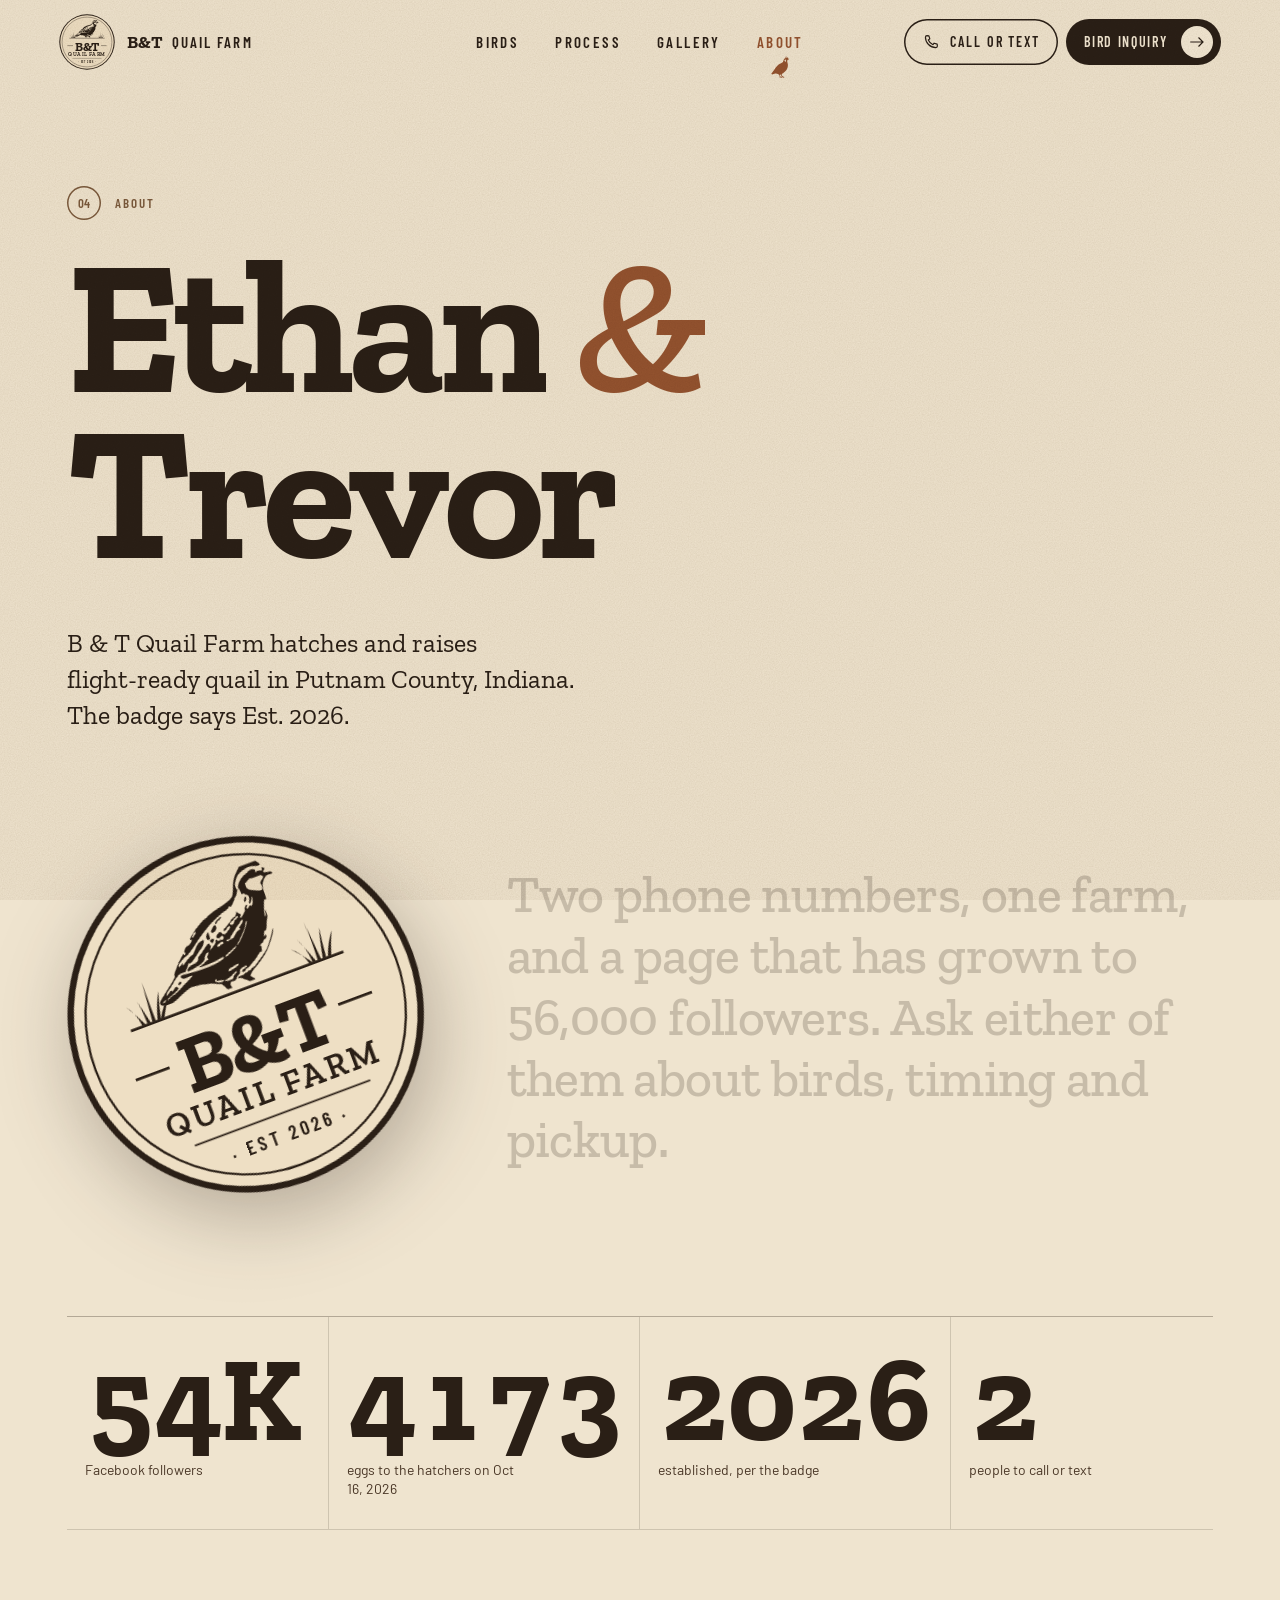
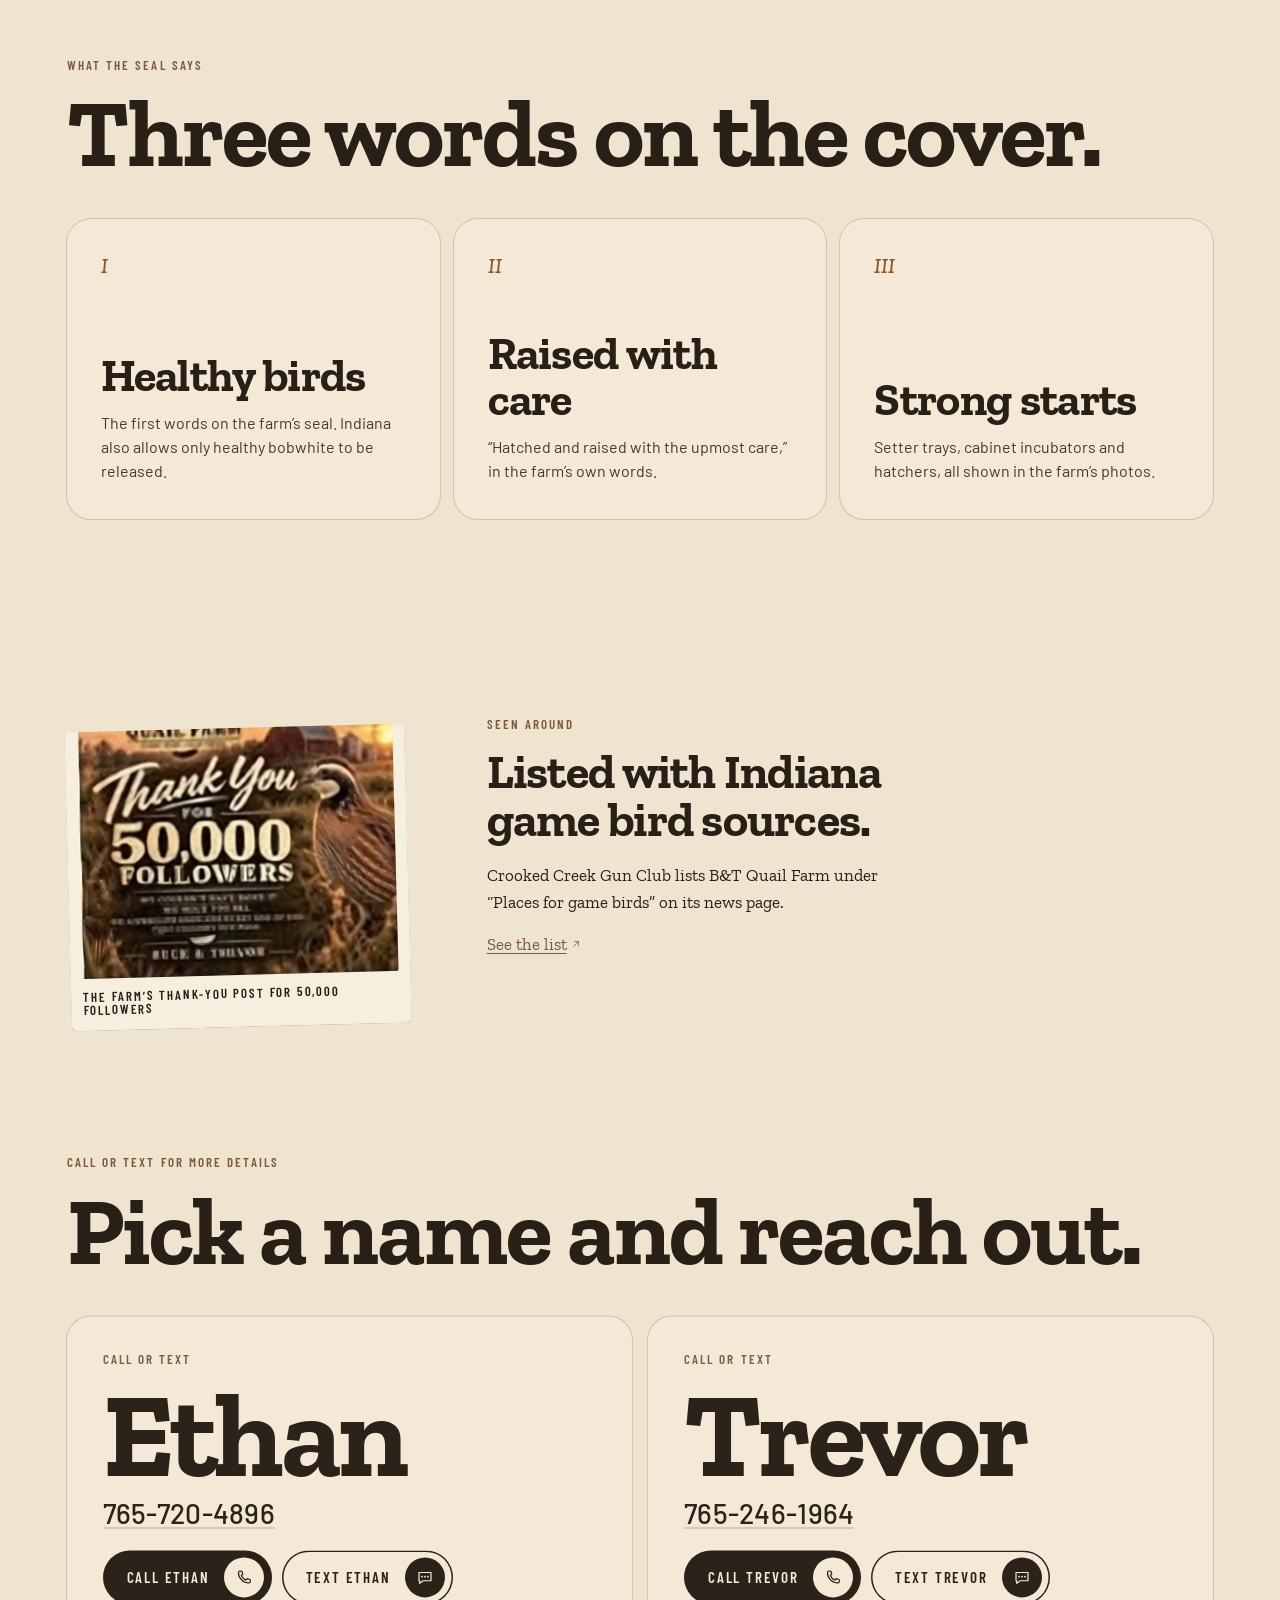
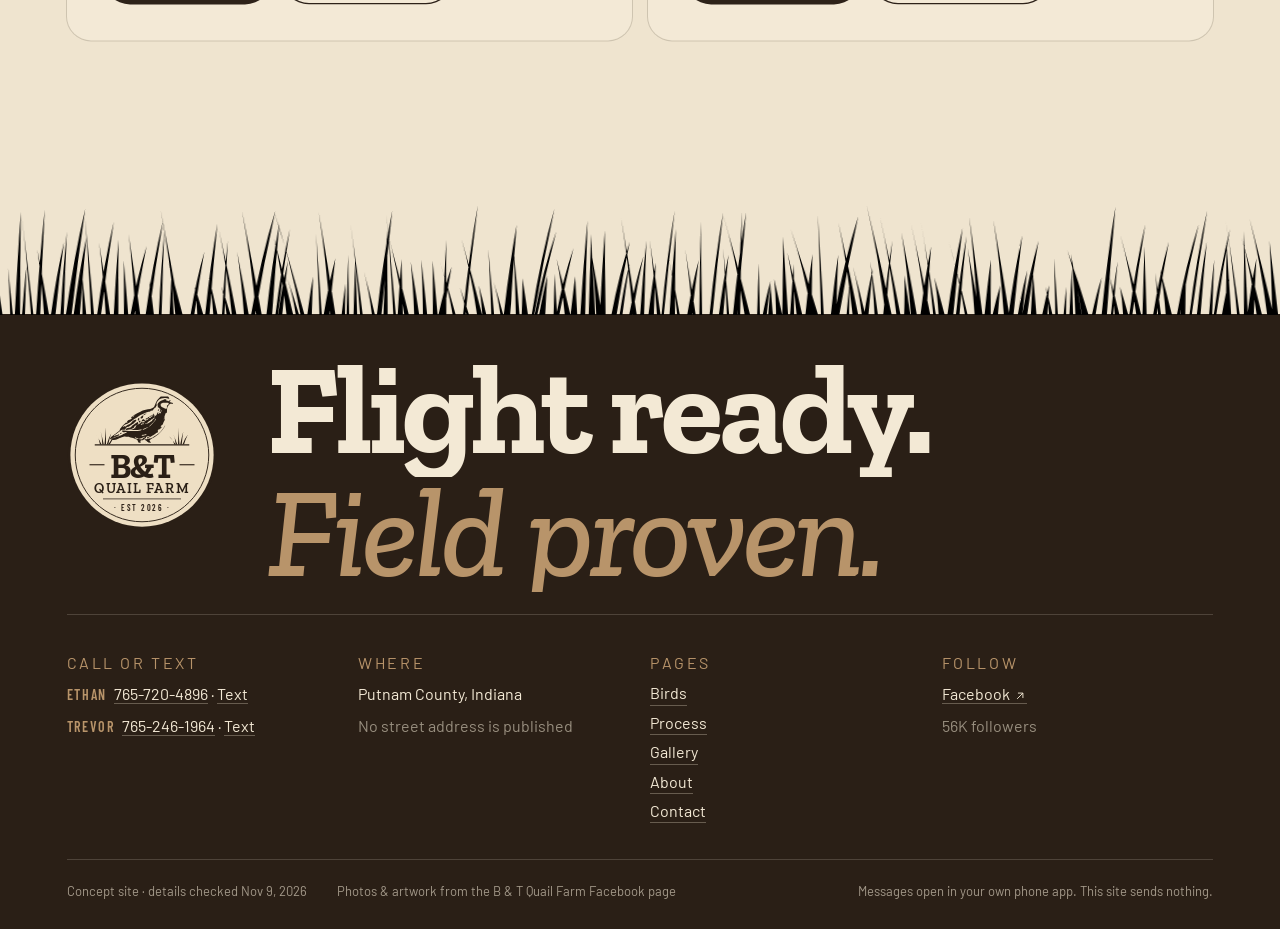
==== about/index.html @ 7be31422 "B & T Quail Farm concept site" ====
<!doctype html>
<html lang="en" class="no-js">
<head>
<meta charset="utf-8">
<meta name="viewport" content="width=device-width, initial-scale=1, viewport-fit=cover">
<title>About · B &amp; T Quail Farm</title>
<meta name="description" content="B &amp; T Quail Farm, Putnam County, Indiana. Est. 2026. Call or text Ethan or Trevor.">
<meta name="theme-color" content="#EFE4CF">
<meta property="og:title" content="About · B &amp; T Quail Farm"><meta property="og:description" content="B &amp; T Quail Farm, Putnam County, Indiana. Est. 2026. Call or text Ethan or Trevor."><meta property="og:type" content="website"><meta property="og:url" content="https://justuseflint.github.io/bt-quail-farm/about/"><meta property="og:image" content="https://justuseflint.github.io/bt-quail-farm/assets/img/og.jpg">
<meta name="twitter:card" content="summary_large_image">
<meta name="format-detection" content="telephone=no">
<link rel="canonical" href="https://justuseflint.github.io/bt-quail-farm/about/">
<link rel="icon" href="../assets/img/favicon.png" type="image/png"><link rel="apple-touch-icon" href="../assets/img/apple-touch-icon.png">
<link rel="preconnect" href="https://fonts.googleapis.com"><link rel="preconnect" href="https://fonts.gstatic.com" crossorigin>
<link rel="stylesheet" href="https://fonts.googleapis.com/css2?family=Zilla+Slab:ital,wght@0,400;0,500;0,600;0,700;1,400;1,500;1,600&family=Barlow+Condensed:wght@500;600;700&family=Barlow:wght@400;500;600&display=swap">
<link rel="stylesheet" href="../assets/css/site.css">
<script type="application/ld+json">{"@context":"https://schema.org","@type":"LocalBusiness","name":"B & T Quail Farm","description":"Flight ready quail for dog training or population purposes.","telephone":"+1-765-246-1964","areaServed":"Putnam County, Indiana","address":{"@type":"PostalAddress","addressRegion":"IN","addressCountry":"US"},"sameAs":["https://www.facebook.com/people/B-T-Quail-Farm/61564725734105/"]}</script>
<script>(function(d,w){var h=d.documentElement;h.className=h.className.replace('no-js','js');var rm=w.matchMedia&&w.matchMedia('(prefers-reduced-motion: reduce)').matches;if(!rm){h.classList.add('motion');try{if(sessionStorage.getItem('bt-pt')==='1')h.classList.add('pt-in')}catch(e){}}else{h.classList.add('no-motion')}setTimeout(function(){if(!w.__btReady){h.classList.remove('motion','pt-in');h.classList.add('no-motion')}},4500)})(document,window)</script>
</head>
<body data-page="about">
<svg width="0" height="0" style="position:absolute" aria-hidden="true" focusable="false"><defs>
<symbol id="i-dog" viewBox="0 0 200 180"><path fill="currentColor" d="M27.5 170.8C28.0 165.7 28.4 158.8 28.5 155.5C28.7 147.0 28.6 147.4 33.0 142.6C39.5 135.5 40.9 131.2 42.0 113.8C42.6 105.3 43.8 96.2 44.7 93.3C46.8 86.7 46.3 86.2 39.7 88.5C30.6 91.6 19.0 88.8 19.0 83.6C19.0 81.2 20.7 80.8 23.9 82.5C30.0 85.6 35.3 84.6 49.7 77.5C68.5 68.2 69.2 68.0 88.5 66.9C127.8 64.7 137.3 60.7 145.9 42.7C148.0 38.2 150.1 33.0 150.4 31.3C151.7 25.4 159.4 21.0 168.3 21.0C172.1 21.0 182.0 24.6 182.0 25.9C182.0 28.2 186.4 31.0 189.8 31.0C195.6 31.0 198.3 33.4 197.5 37.9C196.3 44.6 194.9 45.6 186.9 46.3C177.3 47.1 175.7 48.7 173.1 59.9C172.0 64.6 170.6 73.9 169.9 80.5C168.4 95.9 167.0 100.9 162.0 109.3C155.3 120.3 155.0 121.7 153.5 142.9C152.0 165.8 152.1 167.2 156.6 170.8C163.6 176.4 159.9 180.0 147.1 180.0C140.5 180.0 139.1 179.7 138.5 178.2C136.7 173.5 135.1 162.5 135.1 154.0C135.0 143.0 133.3 125.5 132.0 122.2C131.3 120.6 130.2 120.0 127.7 120.0C120.4 120.0 111.9 117.6 100.0 112.0C80.4 102.9 79.0 103.1 79.0 114.9C79.0 123.5 76.4 128.8 67.4 139.0C56.9 150.9 55.7 154.3 58.5 163.8C59.7 167.7 60.8 169.4 62.9 170.5C68.1 173.1 67.4 177.0 61.7 177.0C57.6 177.0 53.4 172.5 52.5 167.0C52.1 164.5 51.1 160.8 50.4 158.6C49.2 155.4 49.2 153.6 50.2 148.9C51.8 140.8 50.7 140.6 44.3 147.5C35.3 157.0 31.5 170.0 35.9 175.6C39.0 179.5 38.6 180.0 32.4 180.0L26.7 180.0L27.5 170.8Z"/></symbol>
<symbol id="i-quail" viewBox="0 0 185 210"><path fill="currentColor" d="M95.3 197.5C93.4 196.7 90.6 196.4 88.5 196.7C84.7 197.3 84.3 196.6 86.2 192.5C87.1 190.5 87.0 188.8 85.7 184.3C84.8 181.1 83.9 177.3 83.6 175.9C82.8 172.0 75.3 167.8 62.6 164.0C49.1 160.1 46.6 160.3 33.2 166.5L22.8 171.3L18.7 168.3C16.4 166.7 14.4 164.8 14.3 164.0C14.1 163.2 17.6 158.4 22.1 153.5C26.5 148.6 32.8 140.0 36.2 134.5C48.8 113.9 53.4 107.8 66.9 93.6C72.9 87.2 88.5 77.0 98.7 72.7C112.7 66.8 116.2 62.8 120.1 48.9C123.6 36.3 126.8 31.9 135.1 28.0C141.5 25.1 142.8 24.8 148.1 25.4C153.5 26.0 154.0 25.9 154.0 24.1C154.0 20.2 144.5 18.6 137.8 21.4C133.5 23.2 131.8 22.0 134.5 19.0C136.7 16.6 144.1 15.0 148.6 16.0C153.0 17.0 157.7 21.3 159.6 26.1C160.4 28.0 163.1 31.3 165.5 33.4C171.1 38.1 171.1 39.0 165.5 39.0C153.5 39.0 149.6 52.3 156.0 71.0C161.7 87.7 159.3 108.9 149.9 125.7C144.3 135.6 130.3 149.9 115.9 160.3C103.7 169.1 103.4 169.6 105.9 175.3C107.0 177.6 108.3 180.7 108.9 182.2C110.0 185.2 113.3 187.2 122.4 190.4C129.6 193.0 130.2 194.1 125.4 197.0L121.8 199.3L116.6 197.1C110.3 194.5 109.8 194.5 107.5 197.0C105.4 199.4 100.1 199.6 95.3 197.5ZM104.9 189.2C104.9 186.1 97.1 172.1 94.6 170.5C90.6 168.1 88.7 176.6 91.4 184.3C93.6 190.2 95.7 192.0 100.7 192.0C104.7 192.0 105.0 191.8 104.9 189.2ZM142.2 56.0C142.0 54.1 141.9 49.9 141.9 46.8C142.1 34.7 132.4 36.2 128.5 48.9C127.4 52.4 135.3 60.2 139.5 59.8C142.3 59.5 142.5 59.2 142.2 56.0Z"/></symbol>
<symbol id="i-engr" viewBox="0 0 430 274"><path fill="currentColor" d="M189.5 266.0C185.0 256.8 184.0 255.7 178.5 254.0C176.3 253.3 171.3 251.0 167.5 249.0C162.8 246.4 158.1 244.8 153.0 244.0C148.9 243.3 143.3 241.9 140.7 240.9C137.9 239.8 133.4 239.0 129.9 239.0C126.6 239.0 120.9 238.5 117.2 237.9C110.8 236.8 110.1 236.9 99.0 240.5C92.7 242.5 82.1 246.6 75.5 249.5C56.5 257.8 54.2 258.4 42.8 257.7C32.1 257.1 27.7 255.4 25.0 250.8C22.7 246.6 24.4 244.9 47.7 227.0C81.5 201.0 82.0 200.6 82.0 196.5C82.0 193.7 83.2 191.6 87.7 186.3C100.5 170.9 122.5 150.0 121.9 153.7C121.2 157.6 124.1 158.2 125.8 154.5C127.3 151.2 127.3 151.0 125.5 151.0C123.3 151.0 125.7 146.5 130.4 142.1C133.3 139.3 134.9 138.6 138.4 138.5C145.2 138.2 157.5 127.0 150.9 127.0C145.9 127.0 149.5 123.1 166.7 110.3C175.5 103.8 195.4 92.6 200.5 91.4C202.2 91.1 204.8 89.9 206.5 89.0C214.4 84.3 229.8 79.5 248.5 76.0C268.1 72.2 281.4 66.5 285.4 60.2C286.7 58.1 290.1 50.5 292.9 43.3C299.5 26.6 304.0 19.6 315.4 8.8L324.5 0.0L346.1 0.0L367.6 -0.0L370.2 2.7C373.3 6.1 375.0 9.3 375.0 11.8C375.0 14.4 367.7 13.8 360.5 10.7C351.9 7.0 338.9 7.6 327.3 12.2C315.7 16.8 313.5 18.5 306.2 27.9C300.8 34.9 300.3 36.0 299.7 41.9C299.3 47.2 299.5 48.6 300.8 49.6C302.2 50.6 302.1 51.2 299.4 55.3C297.8 57.8 295.7 61.2 294.7 63.0C293.8 64.7 291.6 66.7 290.0 67.3C288.3 68.0 287.0 69.2 287.0 70.2C287.0 71.1 285.6 73.1 283.9 74.7C282.2 76.2 279.1 79.2 277.1 81.3C273.2 85.3 272.0 85.7 269.1 83.8C267.5 82.8 266.8 83.1 264.9 85.3C263.1 87.2 259.9 88.6 252.5 90.5C234.6 95.3 209.1 107.0 189.3 119.6C174.1 129.3 164.4 135.9 158.7 140.4C148.5 148.4 129.1 161.0 126.9 161.0C123.0 161.0 106.2 170.0 102.5 174.1C96.9 180.3 98.8 182.3 105.8 177.5C110.7 174.1 114.3 174.3 110.8 177.8C107.7 180.9 111.4 179.6 117.4 175.6C121.0 173.1 125.6 170.4 127.5 169.6C129.5 168.7 132.4 167.1 134.0 166.0C135.5 164.9 138.1 164.0 139.6 164.0C141.8 164.0 144.2 162.1 151.2 154.5C161.4 143.6 164.8 141.0 169.9 139.9C171.9 139.4 174.7 138.8 176.2 138.4C185.3 136.2 176.7 151.1 165.0 157.8C162.5 159.2 159.2 161.5 157.5 163.0C154.8 165.4 148.7 169.8 136.4 178.2C132.0 181.1 128.2 181.8 126.3 179.9C125.5 179.1 124.8 179.4 123.9 181.1C123.2 182.4 120.0 186.4 116.7 190.0L110.8 196.5L102.4 196.6C96.6 196.7 93.4 197.2 92.2 198.2C91.3 199.0 88.4 200.8 85.9 202.3C83.4 203.7 77.9 207.8 73.7 211.3C69.6 214.9 62.3 220.6 57.6 224.0C49.4 229.9 47.0 232.4 47.0 234.9C47.0 236.8 48.7 236.1 53.6 232.0C58.9 227.6 61.6 227.0 63.6 229.8C64.8 231.4 65.2 231.2 69.2 227.2C71.6 224.9 74.3 223.0 75.1 223.0C77.0 223.0 81.4 227.5 80.7 228.7C78.6 232.1 54.2 242.0 37.5 246.3C35.3 246.8 32.8 247.9 32.0 248.6C28.5 251.9 41.7 249.1 50.7 244.6C53.4 243.3 58.6 241.4 62.5 240.5C66.3 239.5 75.1 236.1 82.0 232.8C116.4 216.4 124.0 212.5 123.7 211.6C123.3 210.5 120.0 210.5 107.0 211.3C101.1 211.6 100.2 211.4 97.8 209.1C91.6 203.5 95.4 200.8 107.5 202.1C136.1 205.2 172.2 206.1 186.8 204.0C202.2 201.8 212.0 198.9 212.0 196.4C212.0 194.6 209.8 194.6 197.3 196.5C179.7 199.1 146.0 200.1 146.0 198.0C146.0 197.6 149.1 196.4 153.0 195.5C156.8 194.6 162.0 192.5 164.5 190.9C167.6 188.9 169.8 188.2 171.4 188.6C174.1 189.2 175.8 187.4 174.1 185.7C172.1 183.7 173.0 181.1 177.0 177.1C181.6 172.6 182.0 171.0 178.6 171.0C175.2 171.0 167.3 178.7 166.8 182.5C166.4 186.1 155.1 192.5 147.2 193.5C144.6 193.8 140.2 194.8 137.5 195.7C130.8 197.8 117.5 198.7 116.5 197.0C113.8 192.7 126.3 185.5 136.5 185.5C144.0 185.5 151.0 181.9 151.0 178.1C151.0 175.2 153.8 172.3 158.7 170.0C161.3 168.8 165.2 166.3 167.5 164.6C174.8 158.7 186.6 151.0 188.3 151.0C189.4 151.0 190.0 151.8 190.0 153.4C190.0 154.8 190.4 156.2 191.0 156.5C192.9 157.6 192.0 160.4 188.8 163.7C184.0 168.7 185.7 168.4 195.4 162.6C203.9 157.5 206.9 154.5 207.0 150.9C207.0 148.1 210.0 147.8 211.0 150.4C212.0 153.2 214.5 154.3 216.9 153.0C218.1 152.4 219.8 152.5 221.9 153.3C225.9 154.8 228.4 153.4 228.8 149.4C229.4 144.5 225.1 143.0 220.8 146.8C219.4 147.9 218.5 148.0 215.6 147.0C210.1 145.2 210.8 141.6 217.7 137.0C223.7 132.9 226.3 133.5 228.3 139.2C228.6 140.1 230.0 141.6 231.4 142.5C233.9 144.2 234.2 144.1 240.2 141.0C248.7 136.6 253.0 133.2 253.0 130.9C253.0 127.8 248.3 128.6 243.5 132.6C238.8 136.4 234.8 136.9 234.2 133.7C233.9 132.4 235.3 131.3 239.7 129.3C242.9 127.9 246.9 125.6 248.6 124.3C250.3 123.0 252.2 122.0 252.9 122.0C253.6 122.0 255.9 120.2 258.1 118.1C261.5 114.6 266.9 112.0 270.7 112.0C273.1 112.0 279.0 105.8 279.0 103.4C279.0 100.2 280.6 100.3 281.4 103.6C281.8 105.0 283.6 107.0 285.5 108.1C289.1 110.3 289.2 112.0 285.6 115.0C283.2 116.9 283.7 119.0 286.4 119.0C287.9 119.0 290.1 117.5 292.5 114.8C294.6 112.4 297.4 109.8 298.9 108.9C300.9 107.7 301.5 106.5 301.6 103.7C301.6 99.9 306.6 94.0 309.7 94.0C311.6 94.0 311.3 96.4 309.0 98.5C307.2 100.1 306.2 104.0 307.6 104.0C308.7 104.0 312.6 101.7 314.8 99.6C317.1 97.5 317.2 97.5 318.6 99.4C321.2 103.0 324.9 98.9 327.6 89.5C330.3 80.4 330.3 80.0 329.1 80.0C328.6 80.0 327.7 81.5 327.1 83.2C325.3 88.2 320.9 94.0 318.9 94.0C316.2 94.0 316.5 91.3 319.7 86.7C323.7 81.0 322.6 71.0 318.0 71.0C316.6 71.0 315.6 70.0 314.8 67.9C314.1 65.8 313.2 65.0 312.1 65.3C307.5 66.6 307.5 66.6 307.3 62.0C307.3 59.5 306.7 54.9 306.0 51.8C304.9 46.3 304.9 45.8 307.3 41.7C312.6 32.7 322.9 25.1 334.0 21.9C336.5 21.2 339.8 19.8 341.3 18.7C349.2 13.3 362.5 17.4 359.0 24.1C357.5 26.7 358.3 27.5 360.8 26.1C363.7 24.5 366.7 24.7 370.0 26.6C373.4 28.7 376.0 27.9 376.0 24.8C376.0 20.1 377.8 19.2 380.6 22.5L383.3 25.4L380.0 28.1C375.8 31.6 376.2 34.4 381.0 34.8C382.9 35.0 384.9 35.6 385.4 36.1C386.0 36.6 388.1 37.0 390.1 37.0C392.9 37.0 394.3 37.6 395.4 39.2C398.5 43.6 397.7 44.2 389.7 43.5C380.7 42.6 378.6 43.5 371.4 51.2C364.0 59.0 361.6 66.5 361.5 83.2C361.4 96.0 360.2 100.6 357.6 98.0C357.1 97.5 356.2 97.0 355.8 97.0C353.6 97.0 343.0 128.6 343.0 135.3C343.0 139.6 344.7 137.6 346.0 131.7C346.6 128.9 347.8 125.2 348.6 123.5C350.0 120.5 350.0 120.6 349.4 125.5C349.1 128.2 348.8 132.4 348.9 134.6C349.0 137.8 348.2 140.0 345.7 143.8C343.8 146.5 341.0 152.4 339.4 157.0C336.4 165.8 332.3 171.4 329.6 170.4C328.5 170.0 327.4 171.3 325.5 175.6C322.7 182.0 322.7 184.6 325.5 181.2C328.1 178.3 329.0 178.4 329.0 181.8C329.0 185.9 326.4 189.0 323.0 189.0C320.7 189.0 319.5 189.8 317.8 192.5C316.5 194.4 314.7 196.0 313.7 196.0C310.9 196.0 306.0 198.9 306.0 200.5C306.0 201.3 306.7 202.0 307.5 202.0C309.1 202.0 309.5 204.1 308.2 205.4C307.8 205.8 307.0 208.3 306.5 210.8C305.5 215.3 305.3 215.5 302.4 215.2C299.8 215.0 298.2 215.9 292.7 220.9C289.1 224.1 283.3 228.2 279.8 229.9C272.9 233.3 272.0 233.9 264.4 238.7C261.2 240.6 258.5 241.7 257.2 241.4C255.9 241.0 254.1 241.9 251.7 243.9C248.0 247.2 243.3 248.0 242.4 245.5C241.5 243.2 243.6 241.4 248.8 240.0C255.9 238.2 258.0 237.2 258.0 235.5C258.0 233.6 254.9 233.6 246.8 235.6C240.5 237.1 237.0 239.7 237.0 242.9C236.9 245.7 233.4 249.3 228.9 250.9C225.8 252.1 224.4 253.2 224.0 255.0C223.3 257.8 215.9 260.2 210.7 259.2C205.2 258.3 202.3 264.4 205.0 271.4L206.0 274.0L199.7 274.0L193.4 274.0L189.5 266.0ZM251.0 273.2C251.0 272.8 248.2 270.2 244.9 267.5C241.5 264.8 238.2 262.0 237.6 261.4C235.5 259.4 232.2 258.0 229.6 258.0C226.6 258.0 226.3 256.9 228.8 254.8C230.0 253.7 232.3 253.3 236.8 253.5C241.6 253.7 243.6 253.4 245.3 252.0C246.8 250.8 248.5 250.4 250.7 250.7C253.1 251.1 254.1 250.8 254.6 249.6C255.1 248.4 256.0 248.1 258.9 248.6C261.9 249.1 263.2 248.7 265.6 246.7C267.3 245.3 269.9 244.3 271.9 244.2C274.1 244.2 276.6 243.0 279.1 241.1C281.2 239.4 283.9 237.6 285.2 237.1C288.5 235.9 309.2 221.8 315.2 216.7C322.1 211.0 338.5 190.2 345.1 178.8C349.5 171.3 351.3 169.5 350.1 173.8C346.9 184.9 324.0 213.6 309.1 225.3C299.3 233.0 281.4 244.7 274.5 248.0C267.9 251.1 258.0 259.5 258.0 261.8C258.0 262.5 259.5 264.7 261.3 266.7C268.1 274.5 268.2 274.0 259.1 274.0C254.7 274.0 251.0 273.7 251.0 273.2ZM214.8 253.4C216.0 253.0 217.0 252.0 217.0 251.0C217.0 249.0 221.4 245.0 223.5 245.0C225.1 245.0 230.0 241.2 230.0 239.9C230.0 238.1 226.1 239.0 221.3 242.0C215.1 245.8 202.8 250.0 197.6 250.0L193.5 250.1L195.9 252.0C198.3 254.0 209.3 254.8 214.8 253.4ZM191.2 250.6C193.4 249.0 192.5 248.0 189.1 248.0C186.2 248.0 176.1 245.5 175.2 244.5C174.8 244.2 175.1 243.0 175.8 242.0C177.3 239.6 175.5 239.2 172.6 241.3C169.6 243.5 171.1 246.3 176.9 249.2C182.8 252.2 188.4 252.7 191.2 250.6ZM220.7 231.9C222.2 231.2 226.1 230.4 229.4 229.9C235.0 229.2 240.0 226.7 240.4 224.5C240.6 222.7 235.2 222.8 229.2 224.6C226.1 225.6 222.6 226.5 221.5 226.5C220.4 226.6 218.3 226.7 216.8 226.8C214.9 226.9 213.6 227.9 212.5 230.0L210.9 233.0L214.4 233.0C216.3 233.0 219.1 232.5 220.7 231.9ZM84.2 221.3C80.9 220.0 85.2 215.0 89.7 215.0C91.4 215.0 92.0 215.6 92.0 217.1C92.0 220.6 87.9 222.8 84.2 221.3ZM234.5 190.8C246.1 185.4 251.0 182.5 251.0 180.9C251.0 179.5 248.0 180.5 238.5 185.0C234.1 187.1 228.0 189.6 225.0 190.5C218.5 192.6 215.3 194.9 217.2 196.2C219.1 197.4 222.3 196.4 234.5 190.8ZM259.1 176.2C269.4 169.6 296.0 138.1 296.0 132.6C295.9 130.7 295.6 130.8 293.0 133.8C291.3 135.6 290.0 137.8 290.0 138.7C290.0 140.7 286.1 146.1 280.4 152.0C266.3 166.6 261.9 170.9 257.5 174.7C251.7 179.5 252.6 180.3 259.1 176.2ZM213.4 165.5C213.8 164.3 214.9 164.1 217.8 164.6C222.0 165.3 224.7 163.3 223.6 160.5C222.7 158.0 219.9 157.5 216.8 159.3C215.1 160.2 212.8 161.0 211.5 161.0C208.6 161.0 205.9 163.5 206.6 165.5C207.4 167.5 212.6 167.4 213.4 165.5ZM240.5 161.0C240.8 160.4 243.4 160.0 246.3 160.0C250.9 160.0 251.8 159.6 255.1 156.2C261.7 149.5 267.0 146.0 270.5 146.0C274.3 146.0 276.0 144.2 273.8 142.6C271.5 140.9 272.7 139.2 278.0 136.5C282.9 134.0 288.0 128.9 288.0 126.4C288.0 123.8 283.8 124.9 280.5 128.4C278.8 130.3 275.3 132.8 272.9 134.0C270.5 135.3 266.6 138.0 264.3 140.1C262.1 142.1 258.4 144.8 256.2 145.9C254.0 147.0 251.9 148.8 251.5 149.9C251.2 150.9 249.8 152.1 248.4 152.4C247.0 152.8 245.1 154.4 244.2 156.0C242.6 158.8 242.1 159.0 237.5 158.7C233.5 158.5 232.5 158.8 232.2 160.2C231.8 162.2 239.3 162.9 240.5 161.0ZM195.5 150.6C193.2 146.3 194.0 144.4 198.5 143.6C205.2 142.3 206.6 145.2 201.9 150.5C198.1 154.8 197.8 154.8 195.5 150.6ZM189.0 141.1C187.2 137.7 187.9 134.2 191.2 129.5C194.7 124.5 197.7 123.8 197.2 128.0C197.1 129.4 197.0 132.4 197.0 134.8C197.0 137.2 196.5 140.0 196.0 141.0C194.6 143.6 190.4 143.6 189.0 141.1ZM205.1 128.6C204.2 127.5 204.0 126.3 204.6 125.1C206.1 122.0 216.9 112.7 218.4 113.3C220.9 114.3 221.4 121.0 219.2 123.9C215.8 128.6 207.4 131.4 205.1 128.6ZM265.1 124.8C266.7 123.0 268.7 120.7 269.5 119.8C270.3 118.8 272.0 118.0 273.3 118.0C275.8 118.0 280.0 115.4 280.0 113.9C280.0 111.8 273.3 113.1 269.4 115.9C267.3 117.5 263.2 119.5 260.5 120.3C255.3 121.8 253.8 123.9 256.0 126.5C258.1 129.0 261.9 128.2 265.1 124.8ZM163.8 119.2C169.4 115.4 170.5 113.0 166.6 113.0C164.2 113.0 156.0 120.8 156.0 123.0C156.0 124.3 156.7 124.0 163.8 119.2ZM221.0 110.5C221.0 107.2 230.9 101.3 237.9 100.3L241.5 99.8L238.2 102.9C236.4 104.6 233.9 106.0 232.5 106.0C231.2 106.0 228.5 107.3 226.7 109.0C222.9 112.3 221.0 112.8 221.0 110.5ZM307.0 85.0C307.0 82.2 312.4 74.0 314.2 74.0C316.3 74.0 314.9 81.2 312.4 83.5C309.6 86.1 307.0 86.8 307.0 85.0ZM360.0 71.6C360.0 71.5 360.5 68.8 361.1 65.6C361.9 61.2 361.8 59.5 360.9 58.4C359.1 56.2 361.4 52.6 367.7 48.3C373.8 44.1 373.9 44.0 370.4 40.1L367.8 37.1L356.6 37.5C350.5 37.8 344.1 37.5 342.3 36.9C339.4 36.0 338.2 36.3 331.8 39.7L324.5 43.5L324.2 49.0C323.8 57.1 326.3 60.4 336.9 65.7C348.2 71.4 356.0 74.0 358.2 72.8C359.2 72.3 360.0 71.8 360.0 71.6Z"/></symbol>
<symbol id="i-fly-up" viewBox="0 0 120 82"><g fill="currentColor"><path d="M66 34 C 66 25, 68 15, 74 7 C 76 13, 80 17, 84 21 C 82 26, 80 30, 78 34 Z" opacity=".55"/><path d="M30 48 L 10 44.5 L 13 50.5 L 8.5 56 L 30 56 Z"/><path d="M26 46 C 36 34, 56 28, 74 31 C 80 26, 90 24, 97 28.5 C 101 31, 103 34, 104 36.5 L 110.5 39.5 L 103 42 C 101 47, 96 51, 88 54 C 76 61, 56 64, 42 60 C 34 58, 28 56.5, 22 56 Z"/></g><path d="M86.5 30.5 C 91 28.5, 97 29, 101.5 33" fill="none" stroke="var(--stripe,#EEDFC4)" stroke-width="1.8" stroke-linecap="round"/><path d="M93 42.5 C 97 44, 100 43.5, 102 42" fill="none" stroke="var(--stripe,#EEDFC4)" stroke-width="1.6" stroke-linecap="round"/><path fill="currentColor" d="M60 38 C 56 29, 49 17, 38 5 C 43 5.5, 47 6.5, 50 9 C 51 5.5, 55 5, 58 7.5 C 59.5 4.5, 64 4.5, 66 8 C 68 6.5, 71.5 7.5, 72.5 11 C 76 19, 79 29, 79.5 37 C 73 40.5, 66 41, 60 38 Z"/></symbol>
<symbol id="i-fly-dn" viewBox="0 0 120 82"><g fill="currentColor"><path d="M30 48 L 10 44.5 L 13 50.5 L 8.5 56 L 30 56 Z"/><path d="M26 46 C 36 34, 56 28, 74 31 C 80 26, 90 24, 97 28.5 C 101 31, 103 34, 104 36.5 L 110.5 39.5 L 103 42 C 101 47, 96 51, 88 54 C 76 61, 56 64, 42 60 C 34 58, 28 56.5, 22 56 Z"/></g><path d="M86.5 30.5 C 91 28.5, 97 29, 101.5 33" fill="none" stroke="var(--stripe,#EEDFC4)" stroke-width="1.8" stroke-linecap="round"/><path d="M93 42.5 C 97 44, 100 43.5, 102 42" fill="none" stroke="var(--stripe,#EEDFC4)" stroke-width="1.6" stroke-linecap="round"/><path fill="currentColor" d="M58 48 C 54 58, 50 68, 42 79 C 46 78, 49 77, 51 74.5 C 53 77, 57 76, 59 73.5 C 61.5 75, 65 73.5, 66 70.5 C 69 70.5, 71.5 68, 72 65 C 75 60, 78 55, 80 50 C 72 52, 64 51, 58 48 Z"/></symbol>
<symbol id="badge" viewBox="0 0 400 400">
 <circle cx="200" cy="200" r="198" fill="#2A1F16"/><circle cx="200" cy="200" r="191" fill="#EEDFC4"/><circle cx="200" cy="200" r="178" fill="none" stroke="#2A1F16" stroke-width="2.5"/>
 <g fill="#2A1F16"><path d="M94 172Q94.2 151.6 90 138Q94.6 155 98 172ZM100 172Q102.6 144.4 104 126Q103.8 149 104 172ZM106 172Q111 154 118 142Q113 157 110 172ZM88 172Q86.4 156.4 78 146Q86.2 159 92 172ZM110 172Q116.8 158.8 128 150Q119.4 161 114 172ZM302 172Q305.8 151.6 310 138Q307.4 155 306 172ZM296 172Q297.4 144.4 296 126Q298.2 149 300 172ZM290 172Q289 154 282 142Q289 157 294 172ZM308 172Q313.6 156.4 322 146Q315.8 159 312 172ZM286 172Q283.2 158.8 272 150Q282.6 161 290 172Z"/></g>
 <g transform="translate(104 44) scale(.45)" fill="#2A1F16"><path d="M189.5 266.0C185.0 256.8 184.0 255.7 178.5 254.0C176.3 253.3 171.3 251.0 167.5 249.0C162.8 246.4 158.1 244.8 153.0 244.0C148.9 243.3 143.3 241.9 140.7 240.9C137.9 239.8 133.4 239.0 129.9 239.0C126.6 239.0 120.9 238.5 117.2 237.9C110.8 236.8 110.1 236.9 99.0 240.5C92.7 242.5 82.1 246.6 75.5 249.5C56.5 257.8 54.2 258.4 42.8 257.7C32.1 257.1 27.7 255.4 25.0 250.8C22.7 246.6 24.4 244.9 47.7 227.0C81.5 201.0 82.0 200.6 82.0 196.5C82.0 193.7 83.2 191.6 87.7 186.3C100.5 170.9 122.5 150.0 121.9 153.7C121.2 157.6 124.1 158.2 125.8 154.5C127.3 151.2 127.3 151.0 125.5 151.0C123.3 151.0 125.7 146.5 130.4 142.1C133.3 139.3 134.9 138.6 138.4 138.5C145.2 138.2 157.5 127.0 150.9 127.0C145.9 127.0 149.5 123.1 166.7 110.3C175.5 103.8 195.4 92.6 200.5 91.4C202.2 91.1 204.8 89.9 206.5 89.0C214.4 84.3 229.8 79.5 248.5 76.0C268.1 72.2 281.4 66.5 285.4 60.2C286.7 58.1 290.1 50.5 292.9 43.3C299.5 26.6 304.0 19.6 315.4 8.8L324.5 0.0L346.1 0.0L367.6 -0.0L370.2 2.7C373.3 6.1 375.0 9.3 375.0 11.8C375.0 14.4 367.7 13.8 360.5 10.7C351.9 7.0 338.9 7.6 327.3 12.2C315.7 16.8 313.5 18.5 306.2 27.9C300.8 34.9 300.3 36.0 299.7 41.9C299.3 47.2 299.5 48.6 300.8 49.6C302.2 50.6 302.1 51.2 299.4 55.3C297.8 57.8 295.7 61.2 294.7 63.0C293.8 64.7 291.6 66.7 290.0 67.3C288.3 68.0 287.0 69.2 287.0 70.2C287.0 71.1 285.6 73.1 283.9 74.7C282.2 76.2 279.1 79.2 277.1 81.3C273.2 85.3 272.0 85.7 269.1 83.8C267.5 82.8 266.8 83.1 264.9 85.3C263.1 87.2 259.9 88.6 252.5 90.5C234.6 95.3 209.1 107.0 189.3 119.6C174.1 129.3 164.4 135.9 158.7 140.4C148.5 148.4 129.1 161.0 126.9 161.0C123.0 161.0 106.2 170.0 102.5 174.1C96.9 180.3 98.8 182.3 105.8 177.5C110.7 174.1 114.3 174.3 110.8 177.8C107.7 180.9 111.4 179.6 117.4 175.6C121.0 173.1 125.6 170.4 127.5 169.6C129.5 168.7 132.4 167.1 134.0 166.0C135.5 164.9 138.1 164.0 139.6 164.0C141.8 164.0 144.2 162.1 151.2 154.5C161.4 143.6 164.8 141.0 169.9 139.9C171.9 139.4 174.7 138.8 176.2 138.4C185.3 136.2 176.7 151.1 165.0 157.8C162.5 159.2 159.2 161.5 157.5 163.0C154.8 165.4 148.7 169.8 136.4 178.2C132.0 181.1 128.2 181.8 126.3 179.9C125.5 179.1 124.8 179.4 123.9 181.1C123.2 182.4 120.0 186.4 116.7 190.0L110.8 196.5L102.4 196.6C96.6 196.7 93.4 197.2 92.2 198.2C91.3 199.0 88.4 200.8 85.9 202.3C83.4 203.7 77.9 207.8 73.7 211.3C69.6 214.9 62.3 220.6 57.6 224.0C49.4 229.9 47.0 232.4 47.0 234.9C47.0 236.8 48.7 236.1 53.6 232.0C58.9 227.6 61.6 227.0 63.6 229.8C64.8 231.4 65.2 231.2 69.2 227.2C71.6 224.9 74.3 223.0 75.1 223.0C77.0 223.0 81.4 227.5 80.7 228.7C78.6 232.1 54.2 242.0 37.5 246.3C35.3 246.8 32.8 247.9 32.0 248.6C28.5 251.9 41.7 249.1 50.7 244.6C53.4 243.3 58.6 241.4 62.5 240.5C66.3 239.5 75.1 236.1 82.0 232.8C116.4 216.4 124.0 212.5 123.7 211.6C123.3 210.5 120.0 210.5 107.0 211.3C101.1 211.6 100.2 211.4 97.8 209.1C91.6 203.5 95.4 200.8 107.5 202.1C136.1 205.2 172.2 206.1 186.8 204.0C202.2 201.8 212.0 198.9 212.0 196.4C212.0 194.6 209.8 194.6 197.3 196.5C179.7 199.1 146.0 200.1 146.0 198.0C146.0 197.6 149.1 196.4 153.0 195.5C156.8 194.6 162.0 192.5 164.5 190.9C167.6 188.9 169.8 188.2 171.4 188.6C174.1 189.2 175.8 187.4 174.1 185.7C172.1 183.7 173.0 181.1 177.0 177.1C181.6 172.6 182.0 171.0 178.6 171.0C175.2 171.0 167.3 178.7 166.8 182.5C166.4 186.1 155.1 192.5 147.2 193.5C144.6 193.8 140.2 194.8 137.5 195.7C130.8 197.8 117.5 198.7 116.5 197.0C113.8 192.7 126.3 185.5 136.5 185.5C144.0 185.5 151.0 181.9 151.0 178.1C151.0 175.2 153.8 172.3 158.7 170.0C161.3 168.8 165.2 166.3 167.5 164.6C174.8 158.7 186.6 151.0 188.3 151.0C189.4 151.0 190.0 151.8 190.0 153.4C190.0 154.8 190.4 156.2 191.0 156.5C192.9 157.6 192.0 160.4 188.8 163.7C184.0 168.7 185.7 168.4 195.4 162.6C203.9 157.5 206.9 154.5 207.0 150.9C207.0 148.1 210.0 147.8 211.0 150.4C212.0 153.2 214.5 154.3 216.9 153.0C218.1 152.4 219.8 152.5 221.9 153.3C225.9 154.8 228.4 153.4 228.8 149.4C229.4 144.5 225.1 143.0 220.8 146.8C219.4 147.9 218.5 148.0 215.6 147.0C210.1 145.2 210.8 141.6 217.7 137.0C223.7 132.9 226.3 133.5 228.3 139.2C228.6 140.1 230.0 141.6 231.4 142.5C233.9 144.2 234.2 144.1 240.2 141.0C248.7 136.6 253.0 133.2 253.0 130.9C253.0 127.8 248.3 128.6 243.5 132.6C238.8 136.4 234.8 136.9 234.2 133.7C233.9 132.4 235.3 131.3 239.7 129.3C242.9 127.9 246.9 125.6 248.6 124.3C250.3 123.0 252.2 122.0 252.9 122.0C253.6 122.0 255.9 120.2 258.1 118.1C261.5 114.6 266.9 112.0 270.7 112.0C273.1 112.0 279.0 105.8 279.0 103.4C279.0 100.2 280.6 100.3 281.4 103.6C281.8 105.0 283.6 107.0 285.5 108.1C289.1 110.3 289.2 112.0 285.6 115.0C283.2 116.9 283.7 119.0 286.4 119.0C287.9 119.0 290.1 117.5 292.5 114.8C294.6 112.4 297.4 109.8 298.9 108.9C300.9 107.7 301.5 106.5 301.6 103.7C301.6 99.9 306.6 94.0 309.7 94.0C311.6 94.0 311.3 96.4 309.0 98.5C307.2 100.1 306.2 104.0 307.6 104.0C308.7 104.0 312.6 101.7 314.8 99.6C317.1 97.5 317.2 97.5 318.6 99.4C321.2 103.0 324.9 98.9 327.6 89.5C330.3 80.4 330.3 80.0 329.1 80.0C328.6 80.0 327.7 81.5 327.1 83.2C325.3 88.2 320.9 94.0 318.9 94.0C316.2 94.0 316.5 91.3 319.7 86.7C323.7 81.0 322.6 71.0 318.0 71.0C316.6 71.0 315.6 70.0 314.8 67.9C314.1 65.8 313.2 65.0 312.1 65.3C307.5 66.6 307.5 66.6 307.3 62.0C307.3 59.5 306.7 54.9 306.0 51.8C304.9 46.3 304.9 45.8 307.3 41.7C312.6 32.7 322.9 25.1 334.0 21.9C336.5 21.2 339.8 19.8 341.3 18.7C349.2 13.3 362.5 17.4 359.0 24.1C357.5 26.7 358.3 27.5 360.8 26.1C363.7 24.5 366.7 24.7 370.0 26.6C373.4 28.7 376.0 27.9 376.0 24.8C376.0 20.1 377.8 19.2 380.6 22.5L383.3 25.4L380.0 28.1C375.8 31.6 376.2 34.4 381.0 34.8C382.9 35.0 384.9 35.6 385.4 36.1C386.0 36.6 388.1 37.0 390.1 37.0C392.9 37.0 394.3 37.6 395.4 39.2C398.5 43.6 397.7 44.2 389.7 43.5C380.7 42.6 378.6 43.5 371.4 51.2C364.0 59.0 361.6 66.5 361.5 83.2C361.4 96.0 360.2 100.6 357.6 98.0C357.1 97.5 356.2 97.0 355.8 97.0C353.6 97.0 343.0 128.6 343.0 135.3C343.0 139.6 344.7 137.6 346.0 131.7C346.6 128.9 347.8 125.2 348.6 123.5C350.0 120.5 350.0 120.6 349.4 125.5C349.1 128.2 348.8 132.4 348.9 134.6C349.0 137.8 348.2 140.0 345.7 143.8C343.8 146.5 341.0 152.4 339.4 157.0C336.4 165.8 332.3 171.4 329.6 170.4C328.5 170.0 327.4 171.3 325.5 175.6C322.7 182.0 322.7 184.6 325.5 181.2C328.1 178.3 329.0 178.4 329.0 181.8C329.0 185.9 326.4 189.0 323.0 189.0C320.7 189.0 319.5 189.8 317.8 192.5C316.5 194.4 314.7 196.0 313.7 196.0C310.9 196.0 306.0 198.9 306.0 200.5C306.0 201.3 306.7 202.0 307.5 202.0C309.1 202.0 309.5 204.1 308.2 205.4C307.8 205.8 307.0 208.3 306.5 210.8C305.5 215.3 305.3 215.5 302.4 215.2C299.8 215.0 298.2 215.9 292.7 220.9C289.1 224.1 283.3 228.2 279.8 229.9C272.9 233.3 272.0 233.9 264.4 238.7C261.2 240.6 258.5 241.7 257.2 241.4C255.9 241.0 254.1 241.9 251.7 243.9C248.0 247.2 243.3 248.0 242.4 245.5C241.5 243.2 243.6 241.4 248.8 240.0C255.9 238.2 258.0 237.2 258.0 235.5C258.0 233.6 254.9 233.6 246.8 235.6C240.5 237.1 237.0 239.7 237.0 242.9C236.9 245.7 233.4 249.3 228.9 250.9C225.8 252.1 224.4 253.2 224.0 255.0C223.3 257.8 215.9 260.2 210.7 259.2C205.2 258.3 202.3 264.4 205.0 271.4L206.0 274.0L199.7 274.0L193.4 274.0L189.5 266.0ZM251.0 273.2C251.0 272.8 248.2 270.2 244.9 267.5C241.5 264.8 238.2 262.0 237.6 261.4C235.5 259.4 232.2 258.0 229.6 258.0C226.6 258.0 226.3 256.9 228.8 254.8C230.0 253.7 232.3 253.3 236.8 253.5C241.6 253.7 243.6 253.4 245.3 252.0C246.8 250.8 248.5 250.4 250.7 250.7C253.1 251.1 254.1 250.8 254.6 249.6C255.1 248.4 256.0 248.1 258.9 248.6C261.9 249.1 263.2 248.7 265.6 246.7C267.3 245.3 269.9 244.3 271.9 244.2C274.1 244.2 276.6 243.0 279.1 241.1C281.2 239.4 283.9 237.6 285.2 237.1C288.5 235.9 309.2 221.8 315.2 216.7C322.1 211.0 338.5 190.2 345.1 178.8C349.5 171.3 351.3 169.5 350.1 173.8C346.9 184.9 324.0 213.6 309.1 225.3C299.3 233.0 281.4 244.7 274.5 248.0C267.9 251.1 258.0 259.5 258.0 261.8C258.0 262.5 259.5 264.7 261.3 266.7C268.1 274.5 268.2 274.0 259.1 274.0C254.7 274.0 251.0 273.7 251.0 273.2ZM214.8 253.4C216.0 253.0 217.0 252.0 217.0 251.0C217.0 249.0 221.4 245.0 223.5 245.0C225.1 245.0 230.0 241.2 230.0 239.9C230.0 238.1 226.1 239.0 221.3 242.0C215.1 245.8 202.8 250.0 197.6 250.0L193.5 250.1L195.9 252.0C198.3 254.0 209.3 254.8 214.8 253.4ZM191.2 250.6C193.4 249.0 192.5 248.0 189.1 248.0C186.2 248.0 176.1 245.5 175.2 244.5C174.8 244.2 175.1 243.0 175.8 242.0C177.3 239.6 175.5 239.2 172.6 241.3C169.6 243.5 171.1 246.3 176.9 249.2C182.8 252.2 188.4 252.7 191.2 250.6ZM220.7 231.9C222.2 231.2 226.1 230.4 229.4 229.9C235.0 229.2 240.0 226.7 240.4 224.5C240.6 222.7 235.2 222.8 229.2 224.6C226.1 225.6 222.6 226.5 221.5 226.5C220.4 226.6 218.3 226.7 216.8 226.8C214.9 226.9 213.6 227.9 212.5 230.0L210.9 233.0L214.4 233.0C216.3 233.0 219.1 232.5 220.7 231.9ZM84.2 221.3C80.9 220.0 85.2 215.0 89.7 215.0C91.4 215.0 92.0 215.6 92.0 217.1C92.0 220.6 87.9 222.8 84.2 221.3ZM234.5 190.8C246.1 185.4 251.0 182.5 251.0 180.9C251.0 179.5 248.0 180.5 238.5 185.0C234.1 187.1 228.0 189.6 225.0 190.5C218.5 192.6 215.3 194.9 217.2 196.2C219.1 197.4 222.3 196.4 234.5 190.8ZM259.1 176.2C269.4 169.6 296.0 138.1 296.0 132.6C295.9 130.7 295.6 130.8 293.0 133.8C291.3 135.6 290.0 137.8 290.0 138.7C290.0 140.7 286.1 146.1 280.4 152.0C266.3 166.6 261.9 170.9 257.5 174.7C251.7 179.5 252.6 180.3 259.1 176.2ZM213.4 165.5C213.8 164.3 214.9 164.1 217.8 164.6C222.0 165.3 224.7 163.3 223.6 160.5C222.7 158.0 219.9 157.5 216.8 159.3C215.1 160.2 212.8 161.0 211.5 161.0C208.6 161.0 205.9 163.5 206.6 165.5C207.4 167.5 212.6 167.4 213.4 165.5ZM240.5 161.0C240.8 160.4 243.4 160.0 246.3 160.0C250.9 160.0 251.8 159.6 255.1 156.2C261.7 149.5 267.0 146.0 270.5 146.0C274.3 146.0 276.0 144.2 273.8 142.6C271.5 140.9 272.7 139.2 278.0 136.5C282.9 134.0 288.0 128.9 288.0 126.4C288.0 123.8 283.8 124.9 280.5 128.4C278.8 130.3 275.3 132.8 272.9 134.0C270.5 135.3 266.6 138.0 264.3 140.1C262.1 142.1 258.4 144.8 256.2 145.9C254.0 147.0 251.9 148.8 251.5 149.9C251.2 150.9 249.8 152.1 248.4 152.4C247.0 152.8 245.1 154.4 244.2 156.0C242.6 158.8 242.1 159.0 237.5 158.7C233.5 158.5 232.5 158.8 232.2 160.2C231.8 162.2 239.3 162.9 240.5 161.0ZM195.5 150.6C193.2 146.3 194.0 144.4 198.5 143.6C205.2 142.3 206.6 145.2 201.9 150.5C198.1 154.8 197.8 154.8 195.5 150.6ZM189.0 141.1C187.2 137.7 187.9 134.2 191.2 129.5C194.7 124.5 197.7 123.8 197.2 128.0C197.1 129.4 197.0 132.4 197.0 134.8C197.0 137.2 196.5 140.0 196.0 141.0C194.6 143.6 190.4 143.6 189.0 141.1ZM205.1 128.6C204.2 127.5 204.0 126.3 204.6 125.1C206.1 122.0 216.9 112.7 218.4 113.3C220.9 114.3 221.4 121.0 219.2 123.9C215.8 128.6 207.4 131.4 205.1 128.6ZM265.1 124.8C266.7 123.0 268.7 120.7 269.5 119.8C270.3 118.8 272.0 118.0 273.3 118.0C275.8 118.0 280.0 115.4 280.0 113.9C280.0 111.8 273.3 113.1 269.4 115.9C267.3 117.5 263.2 119.5 260.5 120.3C255.3 121.8 253.8 123.9 256.0 126.5C258.1 129.0 261.9 128.2 265.1 124.8ZM163.8 119.2C169.4 115.4 170.5 113.0 166.6 113.0C164.2 113.0 156.0 120.8 156.0 123.0C156.0 124.3 156.7 124.0 163.8 119.2ZM221.0 110.5C221.0 107.2 230.9 101.3 237.9 100.3L241.5 99.8L238.2 102.9C236.4 104.6 233.9 106.0 232.5 106.0C231.2 106.0 228.5 107.3 226.7 109.0C222.9 112.3 221.0 112.8 221.0 110.5ZM307.0 85.0C307.0 82.2 312.4 74.0 314.2 74.0C316.3 74.0 314.9 81.2 312.4 83.5C309.6 86.1 307.0 86.8 307.0 85.0ZM360.0 71.6C360.0 71.5 360.5 68.8 361.1 65.6C361.9 61.2 361.8 59.5 360.9 58.4C359.1 56.2 361.4 52.6 367.7 48.3C373.8 44.1 373.9 44.0 370.4 40.1L367.8 37.1L356.6 37.5C350.5 37.8 344.1 37.5 342.3 36.9C339.4 36.0 338.2 36.3 331.8 39.7L324.5 43.5L324.2 49.0C323.8 57.1 326.3 60.4 336.9 65.7C348.2 71.4 356.0 74.0 358.2 72.8C359.2 72.3 360.0 71.8 360.0 71.6Z"/></g>
 <line x1="74" y1="173" x2="326" y2="173" stroke="#2A1F16" stroke-width="3"/>
 <text x="200" y="262" text-anchor="middle" font-family="'Zilla Slab',Georgia,serif" font-weight="700" font-size="92" fill="#2A1F16" letter-spacing="-2">B&amp;T</text>
 <line x1="60" y1="226" x2="100" y2="226" stroke="#2A1F16" stroke-width="3"/><line x1="300" y1="226" x2="340" y2="226" stroke="#2A1F16" stroke-width="3"/>
 <text x="200" y="301" text-anchor="middle" font-family="'Zilla Slab',Georgia,serif" font-weight="600" font-size="38" fill="#2A1F16" letter-spacing="3">QUAIL FARM</text>
 <line x1="96" y1="317" x2="304" y2="317" stroke="#2A1F16" stroke-width="2"/>
 <text x="200" y="349" text-anchor="middle" font-family="'Barlow Condensed',sans-serif" font-weight="600" font-size="22" fill="#2A1F16" letter-spacing="4">· EST 2026 ·</text>
</symbol>
<symbol id="i-arr" viewBox="0 0 24 24"><path d="M3 12h17M14 6l6 6-6 6" fill="none" stroke="currentColor" stroke-width="1.6"/></symbol>
<symbol id="i-ext" viewBox="0 0 24 24"><path d="M7 17L17 7M8.5 7H17v8.5" fill="none" stroke="currentColor" stroke-width="1.6"/></symbol>
<symbol id="i-phone" viewBox="0 0 24 24"><path d="M6.6 3.5l2.6.3 1.2 4-2 1.6a12 12 0 006.2 6.2l1.6-2 4 1.2.3 2.6c0 1-.9 2-2 2C10.8 19.4 4.6 13.2 4.6 5.5c0-1.1 1-2 2-2z" fill="none" stroke="currentColor" stroke-width="1.6" stroke-linejoin="round"/></symbol>
<symbol id="i-sms" viewBox="0 0 24 24"><path d="M4 5.5h16v11H9.5L5 20v-3.5H4z" fill="none" stroke="currentColor" stroke-width="1.6" stroke-linejoin="round"/><path d="M8 11h.01M12 11h.01M16 11h.01" stroke="currentColor" stroke-width="2.4" stroke-linecap="round"/></symbol>
<symbol id="i-plus" viewBox="0 0 24 24"><path d="M12 5v14M5 12h14" fill="none" stroke="currentColor" stroke-width="1.6"/></symbol>
<symbol id="i-minus" viewBox="0 0 24 24"><path d="M5 12h14" fill="none" stroke="currentColor" stroke-width="1.6"/></symbol>
<symbol id="i-x" viewBox="0 0 24 24"><path d="M6 6l12 12M18 6L6 18" fill="none" stroke="currentColor" stroke-width="1.6"/></symbol>
<symbol id="i-check" viewBox="0 0 24 24"><path d="M5 12.5l4.5 4.5L19 7" fill="none" stroke="currentColor" stroke-width="2"/></symbol>
<symbol id="i-copy" viewBox="0 0 24 24"><rect x="8" y="8" width="12" height="12" rx="1.5" fill="none" stroke="currentColor" stroke-width="1.6"/><path d="M16 8V5.5A1.5 1.5 0 0014.5 4h-9A1.5 1.5 0 004 5.5v9A1.5 1.5 0 005.5 16H8" fill="none" stroke="currentColor" stroke-width="1.6"/></symbol>
<symbol id="i-feather" viewBox="0 0 64 20"><path d="M2 14C14 4 40 0 62 6 46 8 30 12 14 14 22 16 30 17 40 16 28 20 12 20 2 14z" fill="currentColor"/><path d="M4 14C22 10 42 7 60 6" stroke="var(--paper,#EFE4CF)" stroke-width=".8" fill="none"/></symbol>
</defs></svg>
<div class="sweep" aria-hidden="true"><div class="sweep-b"><i style="--i:0"></i><i style="--i:1"></i><i style="--i:2"></i><i style="--i:3"></i><i style="--i:4"></i><i style="--i:5"></i><i style="--i:6"></i><i style="--i:7"></i><i style="--i:8"></i><i style="--i:9"></i><i style="--i:10"></i><i style="--i:11"></i><i style="--i:12"></i><i style="--i:13"></i><i style="--i:14"></i><i style="--i:15"></i><i style="--i:16"></i><i style="--i:17"></i><i style="--i:18"></i><i style="--i:19"></i><i style="--i:20"></i><i style="--i:21"></i></div><svg class="sweep-badge"><use href="#badge"/></svg></div>
<a class="skip" href="#main">Skip to content</a>
<header class="bar" data-bar>
  <a class="bar-home" href="../" aria-label="B &amp; T Quail Farm, home"><svg class="bar-badge" aria-hidden="true"><use href="#badge"/></svg><span class="bar-name"><b>B&amp;T</b> Quail Farm</span></a>
  <nav class="bar-nav" aria-label="Primary"><a href="../birds/" data-navlink><span data-roll>Birds</span></a><a href="../process/" data-navlink><span data-roll>Process</span></a><a href="../gallery/" data-navlink><span data-roll>Gallery</span></a><a href="../about/" aria-current="page" data-navlink><span data-roll>About</span></a><span class="bar-runner" aria-hidden="true"><svg class="i" aria-hidden="true" focusable="false"><use href="#i-quail"/></svg></span></nav>
  <div class="bar-act">
    <button class="bar-call" type="button" aria-expanded="false" aria-controls="callpop" data-callbtn><svg class="i" aria-hidden="true" focusable="false"><use href="#i-phone"/></svg><span>Call or text</span></button>
    <a class="btn btn-ink btn-sm bar-cta" href="../contact/" data-magnetic><span class="btn-t" data-roll>Bird inquiry</span><span class="btn-o" aria-hidden="true"><svg class="i i-arr" aria-hidden="true" focusable="false"><use href="#i-arr"/></svg></span></a>
    <button class="bar-menu" type="button" aria-expanded="false" aria-controls="menu" data-menubtn><span class="bar-menu-t">Menu</span><span class="bar-menu-l" aria-hidden="true"><i></i><i></i></span></button>
  </div>
</header>
<div class="callpop" id="callpop" role="dialog" aria-label="Call or text the farm" hidden>
  <p class="eb">Call or text for more details</p>
  <div class="pp "><span class="pp-n">Ethan</span><a class="pp-ph" href="tel:+17657204896">765-720-4896</a><span class="pp-a"><a class="chip-b" href="tel:+17657204896" aria-label="Call Ethan"><svg class="i" aria-hidden="true" focusable="false"><use href="#i-phone"/></svg><span>Call</span></a><a class="chip-b" href="sms:+17657204896" aria-label="Text Ethan"><svg class="i" aria-hidden="true" focusable="false"><use href="#i-sms"/></svg><span>Text</span></a></span></div><div class="pp "><span class="pp-n">Trevor</span><a class="pp-ph" href="tel:+17652461964">765-246-1964</a><span class="pp-a"><a class="chip-b" href="tel:+17652461964" aria-label="Call Trevor"><svg class="i" aria-hidden="true" focusable="false"><use href="#i-phone"/></svg><span>Call</span></a><a class="chip-b" href="sms:+17652461964" aria-label="Text Trevor"><svg class="i" aria-hidden="true" focusable="false"><use href="#i-sms"/></svg><span>Text</span></a></span></div>
  <p class="callpop-note">Putnam County, Indiana · no storefront hours are posted, so a text is the easy way in.</p>
</div>
<div class="menu" id="menu" role="dialog" aria-modal="true" aria-label="Menu" hidden>
  <div class="menu-in">
    <nav class="menu-nav" aria-label="Menu"><a href="../"><span class="menu-i">01</span><span class="menu-t">Home</span></a><a href="../birds/"><span class="menu-i">02</span><span class="menu-t">Birds</span></a><a href="../process/"><span class="menu-i">03</span><span class="menu-t">Process</span></a><a href="../gallery/"><span class="menu-i">04</span><span class="menu-t">Gallery</span></a><a href="../about/" aria-current="page"><span class="menu-i">05</span><span class="menu-t">About</span></a><a href="../contact/"><span class="menu-i">06</span><span class="menu-t">Contact</span></a></nav>
    <div class="menu-ppl"><div class="pp pp-lg"><span class="pp-n">Ethan</span><a class="pp-ph" href="tel:+17657204896">765-720-4896</a><span class="pp-a"><a class="chip-b" href="tel:+17657204896" aria-label="Call Ethan"><svg class="i" aria-hidden="true" focusable="false"><use href="#i-phone"/></svg><span>Call</span></a><a class="chip-b" href="sms:+17657204896" aria-label="Text Ethan"><svg class="i" aria-hidden="true" focusable="false"><use href="#i-sms"/></svg><span>Text</span></a></span></div><div class="pp pp-lg"><span class="pp-n">Trevor</span><a class="pp-ph" href="tel:+17652461964">765-246-1964</a><span class="pp-a"><a class="chip-b" href="tel:+17652461964" aria-label="Call Trevor"><svg class="i" aria-hidden="true" focusable="false"><use href="#i-phone"/></svg><span>Call</span></a><a class="chip-b" href="sms:+17652461964" aria-label="Text Trevor"><svg class="i" aria-hidden="true" focusable="false"><use href="#i-sms"/></svg><span>Text</span></a></span></div></div>
  </div>
  <svg class="grass menu-grass" viewBox="0 0 800 120" preserveAspectRatio="none" aria-hidden="true"><path d="M0 120M-2.4 120Q-7.6 83.5 -16.6 53.7Q-6.3 86.8 2.4 120ZM12.7 120Q13.5 74.7 13.5 37.6Q15.5 78.8 17.3 120ZM19.2 120Q23.1 87.5 28.1 61.0Q25.2 90.5 23.1 120ZM25.5 120Q33.1 71.7 43.5 32.1Q35.9 76.1 29.9 120ZM36.8 120Q40.7 87.6 45.9 61.0Q42.4 90.5 39.7 120ZM46.0 120Q43.0 76.4 37.1 40.7Q44.8 80.3 51.3 120ZM52.3 120Q51.3 96.4 48.3 77.1Q53.9 98.5 58.8 120ZM63.3 120Q64.0 96.3 63.6 76.9Q66.6 98.5 69.4 120ZM74.9 120Q77.6 92.7 80.4 70.4Q80.1 95.2 80.0 120ZM84.8 120Q74.1 58.2 57.1 7.7Q74.5 63.8 88.9 120ZM90.7 120Q87.2 56.2 80.4 4.0Q89.5 62.0 97.3 120ZM95.7 120Q103.6 56.2 113.7 4.1Q107.2 62.0 102.2 120ZM110.5 120Q108.4 78.4 103.6 44.3Q110.8 82.2 117.0 120ZM118.6 120Q127.9 56.1 141.1 3.8Q130.1 61.9 121.2 120ZM123.5 120Q127.1 96.8 130.8 77.9Q130.4 98.9 130.4 120ZM137.5 120Q139.2 67.8 140.6 25.0Q141.6 72.5 142.7 120ZM146.0 120Q159.9 57.1 179.6 5.6Q163.6 62.8 150.6 120ZM150.9 120Q147.9 75.1 141.8 38.4Q150.2 79.2 157.4 120ZM159.0 120Q150.6 61.4 137.4 13.5Q150.7 66.7 161.7 120ZM168.8 120Q169.9 80.7 170.3 48.6Q172.2 84.3 174.0 120ZM176.3 120Q178.5 89.4 180.8 64.4Q180.6 92.2 180.7 120ZM187.0 120Q194.4 92.7 203.7 70.3Q198.3 95.2 194.1 120ZM199.4 120Q198.9 72.7 196.4 33.9Q201.4 77.0 205.8 120ZM207.7 120Q206.0 75.4 201.9 38.8Q208.1 79.4 213.4 120ZM215.2 120Q218.2 55.6 221.6 2.9Q220.1 61.5 219.0 120ZM227.1 120Q233.6 90.1 242.5 65.6Q235.7 92.8 230.3 120ZM234.1 120Q232.0 61.4 228.0 13.5Q233.4 66.8 238.0 120ZM243.8 120Q240.4 75.1 234.2 38.3Q242.0 79.2 248.7 120ZM246.4 120Q242.5 59.4 235.2 9.9Q244.8 64.9 252.8 120ZM261.1 120Q260.8 59.9 259.2 10.8Q262.4 65.4 265.3 120ZM265.4 120Q266.7 95.5 268.1 75.4Q268.0 97.7 268.0 120ZM274.4 120Q278.4 83.3 282.8 53.3Q281.6 86.6 280.9 120ZM289.0 120Q283.2 64.4 273.3 19.0Q284.5 69.5 294.0 120ZM295.5 120Q293.8 86.4 290.1 59.0Q295.7 89.5 300.5 120ZM303.0 120Q301.2 77.2 297.3 42.2Q303.3 81.1 308.6 120ZM312.1 120Q315.1 91.9 318.3 68.8Q317.5 94.4 317.1 120ZM323.3 120Q319.4 72.9 312.3 34.3Q321.0 77.2 328.3 120ZM332.2 120Q334.3 92.4 336.4 69.9Q336.4 94.9 336.6 120ZM338.8 120Q347.4 74.9 359.5 38.1Q350.0 79.0 342.3 120ZM347.8 120Q356.7 61.0 369.2 12.6Q359.2 66.3 351.1 120ZM358.9 120Q356.3 84.8 351.4 56.0Q357.5 88.0 362.6 120ZM363.1 120Q366.6 67.2 369.9 24.1Q369.9 72.0 370.2 120ZM373.8 120Q379.4 77.9 386.5 43.4Q382.2 81.7 378.9 120ZM379.1 120Q370.1 63.4 355.1 17.0Q371.7 68.5 385.5 120ZM394.2 120Q386.0 70.5 372.4 30.1Q387.0 75.0 399.1 120ZM402.3 120Q398.3 58.4 390.5 7.9Q400.9 64.0 409.7 120ZM407.9 120Q417.9 76.5 431.8 40.9Q420.9 80.5 412.3 120ZM420.7 120Q423.0 89.0 425.2 63.7Q425.2 91.8 425.5 120ZM427.2 120Q423.4 83.4 415.8 53.5Q426.0 86.7 434.7 120ZM435.2 120Q427.3 61.2 413.7 13.1Q429.4 66.5 442.5 120ZM445.5 120Q447.3 60.1 448.5 11.0Q450.1 65.5 451.6 120ZM454.2 120Q459.2 57.8 465.8 6.9Q461.2 63.4 457.6 120ZM460.6 120Q464.3 82.1 468.6 51.2Q466.9 85.6 465.8 120ZM475.8 120Q483.6 72.8 494.7 34.2Q485.7 77.1 478.4 120ZM482.6 120Q481.0 90.1 477.1 65.6Q483.4 92.8 488.9 120ZM491.0 120Q495.3 92.8 500.1 70.5Q498.5 95.2 497.4 120ZM501.6 120Q503.0 82.1 503.9 51.1Q504.9 85.6 506.0 120ZM506.6 120Q512.8 74.4 521.3 37.1Q514.7 78.5 509.5 120ZM520.0 120Q531.3 56.0 547.1 3.6Q534.9 61.8 525.1 120ZM523.6 120Q528.5 76.6 534.1 41.1Q532.0 80.6 530.6 120ZM534.9 120Q541.3 90.8 549.2 66.9Q544.9 93.4 541.6 120ZM540.3 120Q546.5 54.4 554.8 0.8Q549.0 60.4 544.4 120ZM554.6 120Q551.9 96.6 546.3 77.5Q554.2 98.7 561.0 120ZM562.4 120Q564.8 75.0 567.9 38.1Q566.2 79.1 564.9 120ZM570.0 120Q567.4 85.8 562.3 57.9Q569.1 88.9 575.0 120ZM581.9 120Q586.8 95.2 593.4 74.9Q588.7 97.4 585.0 120ZM586.0 120Q585.8 81.8 583.8 50.5Q588.7 85.3 593.1 120ZM600.0 120Q599.8 76.6 598.6 41.0Q601.4 80.5 603.8 120ZM602.8 120Q597.6 70.6 587.9 30.1Q600.0 75.1 610.1 120ZM614.4 120Q608.0 69.1 597.1 27.5Q609.5 73.8 620.0 120ZM621.6 120Q626.1 92.2 632.0 69.4Q627.9 94.7 624.7 120ZM634.7 120Q633.3 75.4 630.6 38.9Q634.2 79.5 637.3 120ZM640.7 120Q645.5 92.1 650.9 69.3Q649.1 94.6 648.0 120ZM651.7 120Q646.5 72.5 636.9 33.6Q648.5 76.8 658.4 120ZM657.0 120Q664.2 68.8 673.1 26.8Q668.2 73.4 664.4 120ZM669.4 120Q677.8 81.3 689.5 49.6Q680.5 84.8 673.3 120ZM677.3 120Q679.0 75.6 680.3 39.2Q681.5 79.6 682.7 120ZM687.4 120Q693.2 80.2 700.8 47.7Q695.5 83.9 691.4 120ZM691.6 120Q697.7 70.0 705.6 29.1Q700.4 74.6 696.4 120ZM703.1 120Q704.5 82.4 704.9 51.6Q707.3 85.8 709.5 120ZM716.3 120Q716.9 91.4 717.2 67.9Q718.3 94.0 719.4 120ZM720.2 120Q721.7 79.0 722.2 45.4Q724.6 82.7 726.8 120ZM730.8 120Q722.5 60.6 708.4 11.9Q724.0 66.0 737.0 120ZM736.5 120Q735.6 86.8 732.3 59.7Q738.4 89.8 743.6 120ZM743.8 120Q748.9 94.0 754.8 72.8Q752.3 96.4 750.6 120ZM756.0 120Q747.5 68.9 733.5 27.0Q748.3 73.5 760.7 120ZM768.8 120Q768.5 94.0 766.9 72.7Q770.3 96.4 773.3 120ZM775.7 120Q771.8 67.4 765.3 24.3Q772.5 72.1 778.6 120ZM782.3 120Q787.7 60.4 794.4 11.6Q790.8 65.8 788.1 120ZM790.5 120Q798.9 55.8 809.9 3.2Q802.6 61.6 797.0 120Z"/></svg>
</div>
<main id="main">

<section class="ph">
  <div class="ph-meta"><span class="ph-n">04</span><span>About</span></div>
  <h1 class="ph-h" data-chars>Ethan <em>&amp;</em> Trevor</h1>
  <div class="ph-foot"><p class="ph-lead" data-split>B &amp; T Quail Farm hatches and raises flight-ready quail in Putnam County, Indiana. The badge says Est. 2026.</p></div>
</section>

<section class="ab">
  <div class="ab-badge" data-spin aria-hidden="true"><svg><use href="#badge"/></svg></div>
  <div class="ab-copy">
    <p class="ab-big" data-fill>Two phone numbers, one farm, and a page that has grown to 56,000 followers. Ask either of them about birds, timing and pickup.</p>
  </div>
</section>

<section class="nums">
  <div class="num" data-reveal><span class="num-v" data-to="56" data-suf="K">56K</span><span class="num-l">Facebook followers</span></div>
  <div class="num" data-reveal><span class="num-v" data-to="4300" data-sep>4,300</span><span class="num-l">eggs to the hatchers on Oct 16, 2026</span></div>
  <div class="num" data-reveal><span class="num-v">2026</span><span class="num-l">established, per the badge</span></div>
  <div class="num" data-reveal><span class="num-v" data-to="2">2</span><span class="num-l">people to call or text</span></div>
</section>

<section class="vals">
  <div class="sec-h"><p class="eb ">What the seal says</p><h2 class="h2" data-split>Three words on the cover.</h2></div>
  <ol class="vals-l">
    <li data-reveal><span class="vals-n">I</span><h3>Healthy birds</h3><p>The first words on the farm’s seal. Indiana also allows only healthy bobwhite to be released.</p></li>
    <li data-reveal><span class="vals-n">II</span><h3>Raised with care</h3><p>“Hatched and raised with the upmost care,” in the farm’s own words.</p></li>
    <li data-reveal><span class="vals-n">III</span><h3>Strong starts</h3><p>Setter trays, cabinet incubators and hatchers, all shown in the farm’s photos.</p></li>
  </ol>
</section>

<section class="thanks">
  <figure class="print thanks-p" data-wipe><div class="print-im"><img src="../assets/img/c-thanks-50k.webp" alt="The farm’s thank-you graphic for 50,000 Facebook followers" width="424" height="424" loading="lazy" decoding="async"></div><figcaption>The farm’s thank-you post for 50,000 followers</figcaption></figure>
  <div class="thanks-t"><p class="eb ">Seen around</p><h2 class="h3">Listed with Indiana game bird sources.</h2><p>Crooked Creek Gun Club lists B&amp;T Quail Farm under “Places for game birds” on its news page.</p><a class="src" href="https://www.crookedcreekgunclub.org/news.html" target="_blank" rel="noopener">See the list<svg class="i" aria-hidden="true" focusable="false"><use href="#i-ext"/></svg></a></div>
</section>

<section class="talk">
  <div class="sec-h"><p class="eb ">Call or text for more details</p><h2 class="h2" data-split>Pick a name and reach out.</h2></div>
  <div class="ppl "><article class="person" data-reveal>
  <p class="eb">Call or text</p><h3 class="person-n">Ethan</h3><a class="person-ph" href="tel:+17657204896">765-720-4896</a>
  <div class="person-a"><a class="btn btn-ink" href="tel:+17657204896" data-magnetic ><span class="btn-t" data-roll>Call Ethan</span><span class="btn-o" aria-hidden="true"><svg class="i" aria-hidden="true" focusable="false"><use href="#i-phone"/></svg></span></a><a class="btn btn-line" href="sms:+17657204896" data-magnetic ><span class="btn-t" data-roll>Text Ethan</span><span class="btn-o" aria-hidden="true"><svg class="i" aria-hidden="true" focusable="false"><use href="#i-sms"/></svg></span></a></div>
</article><article class="person" data-reveal>
  <p class="eb">Call or text</p><h3 class="person-n">Trevor</h3><a class="person-ph" href="tel:+17652461964">765-246-1964</a>
  <div class="person-a"><a class="btn btn-ink" href="tel:+17652461964" data-magnetic ><span class="btn-t" data-roll>Call Trevor</span><span class="btn-o" aria-hidden="true"><svg class="i" aria-hidden="true" focusable="false"><use href="#i-phone"/></svg></span></a><a class="btn btn-line" href="sms:+17652461964" data-magnetic ><span class="btn-t" data-roll>Text Trevor</span><span class="btn-o" aria-hidden="true"><svg class="i" aria-hidden="true" focusable="false"><use href="#i-sms"/></svg></span></a></div>
</article></div>
</section>
</main>
<footer class="ft">
  <svg class="grass ft-grass" viewBox="0 0 1440 120" preserveAspectRatio="none" aria-hidden="true"><path d="M0 120M-2.9 120Q-5.7 65.0 -11.4 20.0Q-3.7 70.0 2.9 120ZM11.5 120Q11.2 91.9 10.0 68.8Q12.4 94.4 14.5 120ZM16.7 120Q20.9 58.1 25.6 7.4Q23.8 63.7 22.6 120ZM24.8 120Q27.6 90.3 30.9 65.9Q29.3 93.0 28.1 120ZM34.9 120Q31.6 58.1 26.0 7.5Q32.3 63.7 37.6 120ZM40.6 120Q45.9 56.7 52.6 5.0Q48.4 62.5 45.3 120ZM49.6 120Q47.6 80.7 43.3 48.6Q49.7 84.3 55.2 120ZM57.3 120Q64.3 76.2 73.5 40.4Q67.2 80.2 62.4 120ZM68.0 120Q72.0 69.8 77.0 28.8Q74.0 74.4 71.7 120ZM74.1 120Q84.4 56.2 98.2 4.0Q88.3 62.0 80.5 120ZM82.8 120Q89.9 73.1 98.8 34.8Q93.7 77.4 89.8 120ZM92.8 120Q93.3 95.7 93.1 75.8Q95.2 97.9 97.1 120ZM102.4 120Q100.9 62.3 97.7 15.1Q102.1 67.5 105.8 120ZM109.2 120Q118.0 64.1 130.0 18.3Q120.9 69.2 113.6 120ZM119.0 120Q117.1 76.5 112.9 40.9Q118.9 80.4 124.0 120ZM128.0 120Q131.3 74.7 134.9 37.7Q133.8 78.8 133.2 120ZM139.4 120Q140.3 87.1 140.3 60.2Q142.4 90.1 144.3 120ZM146.8 120Q155.1 78.6 166.4 44.7Q157.9 82.3 151.2 120ZM152.4 120Q150.6 71.4 146.4 31.6Q152.5 75.8 157.8 120ZM163.8 120Q172.9 63.5 185.5 17.3Q175.6 68.7 167.6 120ZM167.5 120Q168.8 99.6 169.2 82.9Q171.2 101.4 173.2 120ZM178.6 120Q182.1 69.8 186.6 28.7Q183.9 74.3 181.8 120ZM190.8 120Q192.5 95.3 193.9 75.1Q194.6 97.5 195.5 120ZM197.3 120Q192.0 56.2 182.7 4.0Q193.5 62.0 202.6 120ZM201.9 120Q197.3 86.3 189.5 58.8Q198.2 89.4 205.5 120ZM214.3 120Q221.5 81.9 231.3 50.8Q224.2 85.4 218.5 120ZM222.0 120Q221.8 102.9 219.7 88.9Q224.6 104.5 228.8 120ZM230.8 120Q237.6 65.0 246.5 20.1Q240.5 70.0 235.7 120ZM240.0 120Q238.8 97.3 235.9 78.8Q240.7 99.4 244.8 120ZM249.7 120Q253.2 75.1 257.9 38.4Q254.8 79.2 252.5 120ZM255.0 120Q253.4 102.8 249.8 88.7Q255.0 104.3 259.4 120ZM260.9 120Q256.4 69.4 248.3 27.9Q258.0 74.0 266.1 120ZM274.5 120Q272.5 82.0 268.1 50.9Q274.4 85.4 279.9 120ZM282.4 120Q294.7 57.5 312.0 6.4Q298.1 63.2 286.9 120ZM288.3 120Q283.3 57.2 274.3 5.8Q285.2 62.9 294.5 120ZM299.7 120Q306.9 64.9 316.2 19.7Q310.5 69.9 306.1 120ZM309.8 120Q317.3 68.4 327.9 26.2Q319.4 73.1 312.5 120ZM312.8 120Q318.2 87.7 325.1 61.2Q320.8 90.6 317.5 120ZM322.4 120Q318.1 74.0 309.9 36.3Q320.7 78.2 329.9 120ZM332.8 120Q329.7 98.1 324.1 80.3Q330.8 100.1 336.5 120ZM338.2 120Q327.3 56.6 309.8 4.8Q327.8 62.4 342.6 120ZM345.7 120Q349.2 96.9 353.1 78.1Q351.7 99.0 350.8 120ZM359.4 120Q358.8 71.0 357.2 31.0Q359.9 75.5 362.1 120ZM364.1 120Q370.5 85.9 378.5 58.0Q374.0 89.0 370.6 120ZM371.6 120Q367.8 58.2 360.7 7.6Q369.8 63.8 377.4 120ZM384.3 120Q386.7 101.3 389.2 86.0Q388.5 103.0 388.1 120ZM390.0 120Q391.5 83.8 393.0 54.2Q392.8 87.1 392.8 120ZM397.8 120Q399.4 85.9 400.8 57.9Q401.3 89.0 401.8 120ZM405.1 120Q401.9 64.9 396.2 19.9Q402.7 69.9 408.1 120ZM418.5 120Q415.6 93.8 410.3 72.3Q416.6 96.2 421.8 120ZM424.0 120Q432.4 57.2 443.6 5.8Q435.5 62.9 429.1 120ZM431.4 120Q434.2 69.5 437.4 28.2Q436.6 74.1 436.1 120ZM442.5 120Q440.6 59.8 436.9 10.5Q441.5 65.2 445.4 120ZM447.4 120Q450.2 86.4 452.9 58.8Q452.9 89.4 453.2 120ZM454.9 120Q448.1 68.4 436.6 26.2Q449.3 73.1 460.0 120ZM466.0 120Q465.4 87.8 463.2 61.5Q467.7 90.8 471.6 120ZM475.8 120Q476.1 86.7 475.2 59.5Q478.0 89.8 480.6 120ZM486.9 120Q487.8 87.2 487.9 60.4Q490.2 90.2 492.3 120ZM493.2 120Q500.2 91.0 509.1 67.3Q503.5 93.7 499.2 120ZM498.5 120Q500.9 74.9 503.6 37.9Q502.7 79.0 502.1 120ZM509.3 120Q504.1 86.8 495.5 59.6Q504.9 89.8 512.7 120ZM520.9 120Q528.8 54.2 539.9 0.4Q530.9 60.2 523.7 120ZM524.8 120Q522.3 103.4 518.0 89.7Q523.2 104.9 527.7 120ZM536.7 120Q530.8 74.0 520.6 36.4Q532.4 78.2 542.4 120ZM542.7 120Q541.7 102.2 539.3 87.6Q543.5 103.8 547.2 120ZM552.7 120Q552.2 80.1 550.6 47.5Q553.4 83.7 555.9 120ZM563.0 120Q560.5 100.1 556.0 83.8Q561.5 101.9 566.2 120ZM566.7 120Q574.0 65.8 583.2 21.5Q577.9 70.8 573.9 120ZM580.3 120Q580.3 80.7 579.3 48.5Q582.1 84.3 584.5 120ZM586.9 120Q588.3 97.9 588.5 79.9Q591.4 99.9 594.0 120ZM598.1 120Q609.6 56.0 626.1 3.7Q612.2 61.8 600.9 120ZM601.4 120Q612.2 69.7 627.6 28.6Q614.8 74.3 604.4 120ZM606.5 120Q611.2 96.5 616.7 77.2Q614.7 98.6 613.4 120ZM622.8 120Q624.0 95.2 624.9 74.9Q625.8 97.4 626.7 120ZM625.8 120Q634.4 79.7 646.6 46.8Q636.9 83.4 629.2 120ZM635.4 120Q632.8 86.3 627.3 58.7Q635.1 89.4 641.7 120ZM641.9 120Q645.1 96.8 647.9 77.8Q648.5 98.9 649.4 120ZM652.9 120Q657.5 63.3 663.0 16.8Q660.3 68.4 658.3 120ZM662.3 120Q664.8 71.4 666.6 31.7Q668.0 75.8 669.5 120ZM670.8 120Q669.7 82.4 666.5 51.6Q672.3 85.8 677.3 120ZM674.9 120Q678.4 69.1 682.2 27.5Q681.5 73.7 681.3 120ZM687.8 120Q697.3 76.1 710.0 40.2Q700.8 80.1 693.6 120ZM697.0 120Q702.3 88.9 709.5 63.5Q704.3 91.8 700.2 120ZM707.8 120Q715.1 84.7 725.1 55.8Q717.5 87.9 711.4 120ZM712.0 120Q707.9 61.5 700.7 13.6Q709.3 66.8 716.4 120ZM720.2 120Q724.1 75.3 728.8 38.7Q726.4 79.4 724.6 120ZM729.5 120Q733.9 88.5 738.9 62.7Q736.9 91.3 735.6 120ZM739.1 120Q736.7 74.5 732.3 37.3Q738.1 78.6 743.1 120ZM744.2 120Q751.3 57.3 761.3 6.1Q753.2 63.0 746.8 120ZM753.2 120Q757.4 68.4 762.1 26.2Q760.4 73.1 759.3 120ZM761.9 120Q758.8 85.1 753.4 56.6Q759.6 88.3 764.8 120ZM773.1 120Q779.3 87.0 787.3 60.0Q782.3 90.0 778.5 120ZM779.1 120Q776.6 80.2 772.1 47.7Q777.8 83.8 782.7 120ZM786.8 120Q788.5 63.7 790.3 17.7Q790.0 68.8 789.9 120ZM798.2 120Q805.6 58.4 815.8 7.9Q807.9 64.0 801.6 120ZM808.7 120Q814.1 83.8 820.9 54.2Q816.8 87.1 813.6 120ZM817.7 120Q816.8 79.8 814.9 46.9Q817.8 83.5 820.3 120ZM824.6 120Q831.9 58.2 841.6 7.7Q834.9 63.8 829.7 120ZM830.0 120Q833.1 57.8 837.1 6.8Q834.6 63.4 832.7 120ZM837.8 120Q829.0 56.5 814.1 4.6Q830.4 62.3 843.9 120ZM851.8 120Q853.3 88.9 854.8 63.4Q854.8 91.7 854.9 120ZM858.0 120Q862.3 99.6 867.6 82.8Q864.7 101.4 862.5 120ZM864.3 120Q866.0 101.2 867.3 85.8Q868.4 102.9 869.5 120ZM873.1 120Q873.3 98.4 871.7 80.7Q876.1 100.3 880.0 120ZM880.1 120Q881.8 72.9 882.6 34.3Q884.6 77.2 886.6 120ZM888.9 120Q891.5 89.4 894.2 64.3Q893.6 92.1 893.3 120ZM896.3 120Q893.2 82.2 886.9 51.3Q895.4 85.7 902.6 120ZM906.1 120Q910.5 83.4 915.3 53.5Q913.9 86.7 913.1 120ZM913.2 120Q905.2 68.3 891.3 25.9Q907.1 73.0 920.4 120ZM923.6 120Q923.3 59.6 922.1 10.1Q924.6 65.1 926.8 120ZM934.7 120Q939.2 83.9 944.3 54.3Q942.2 87.2 940.7 120ZM938.7 120Q950.8 60.6 967.7 12.0Q954.6 66.0 944.2 120ZM952.4 120Q954.2 101.6 956.2 86.6Q955.6 103.3 955.3 120ZM959.2 120Q954.2 64.7 945.2 19.4Q956.2 69.7 965.5 120ZM969.6 120Q966.3 90.7 960.5 66.8Q967.6 93.4 973.5 120ZM972.1 120Q976.9 92.5 982.9 69.9Q979.6 95.0 977.0 120ZM983.9 120Q982.8 87.8 980.2 61.4Q984.2 90.7 987.7 120ZM993.6 120Q998.7 75.4 1005.5 38.8Q1000.4 79.4 996.4 120ZM996.3 120Q989.4 54.2 977.3 0.3Q991.4 60.1 1003.2 120ZM1008.5 120Q1002.2 60.1 991.7 11.1Q1003.4 65.6 1013.1 120ZM1017.2 120Q1018.4 96.2 1018.3 76.7Q1021.3 98.3 1024.1 120ZM1024.8 120Q1021.8 70.3 1015.8 29.7Q1024.2 74.8 1031.5 120ZM1035.5 120Q1041.5 78.8 1049.0 45.0Q1045.1 82.5 1042.2 120ZM1042.0 120Q1036.4 64.7 1026.7 19.5Q1037.5 69.7 1046.6 120ZM1049.9 120Q1045.4 63.3 1037.9 16.8Q1046.1 68.4 1052.9 120ZM1056.0 120Q1055.0 97.4 1051.9 78.8Q1057.7 99.4 1062.8 120ZM1065.8 120Q1074.0 67.8 1084.7 25.2Q1077.8 72.6 1072.4 120ZM1075.4 120Q1081.2 72.6 1089.0 33.8Q1083.6 76.9 1079.4 120ZM1085.6 120Q1079.1 75.3 1068.7 38.7Q1079.6 79.3 1088.6 120ZM1096.5 120Q1094.4 79.6 1089.9 46.5Q1096.4 83.3 1102.0 120ZM1099.8 120Q1097.4 60.9 1092.4 12.6Q1099.4 66.3 1105.3 120ZM1107.6 120Q1111.6 86.7 1115.9 59.5Q1115.0 89.8 1114.6 120ZM1116.6 120Q1121.0 102.2 1126.0 87.6Q1124.1 103.8 1122.7 120ZM1129.4 120Q1126.1 62.7 1119.5 15.8Q1128.1 67.9 1135.4 120ZM1134.6 120Q1142.1 72.2 1151.8 33.1Q1145.3 76.6 1140.2 120ZM1145.0 120Q1150.2 93.2 1156.7 71.3Q1152.9 95.6 1150.1 120ZM1150.0 120Q1158.5 75.4 1169.9 38.9Q1161.9 79.5 1155.6 120ZM1159.7 120Q1161.6 94.4 1162.9 73.5Q1164.5 96.8 1166.1 120ZM1172.4 120Q1176.4 102.1 1180.9 87.5Q1179.3 103.7 1178.3 120ZM1180.2 120Q1179.3 103.1 1177.1 89.2Q1180.8 104.6 1184.1 120ZM1187.2 120Q1187.4 85.6 1186.9 57.4Q1188.7 88.7 1190.2 120ZM1196.5 120Q1198.3 103.0 1200.2 89.1Q1199.7 104.5 1199.4 120ZM1203.1 120Q1205.0 92.7 1206.7 70.3Q1206.9 95.2 1207.2 120ZM1209.9 120Q1209.1 83.5 1206.1 53.5Q1211.9 86.8 1217.0 120ZM1217.2 120Q1211.8 80.9 1202.0 48.9Q1214.2 84.4 1224.6 120ZM1228.4 120Q1233.6 97.3 1240.3 78.7Q1235.9 99.3 1232.5 120ZM1239.3 120Q1247.1 55.0 1257.2 1.9Q1250.4 60.9 1245.2 120ZM1249.7 120Q1253.5 87.7 1258.6 61.3Q1255.1 90.6 1252.3 120ZM1254.2 120Q1252.7 97.1 1249.3 78.4Q1254.7 99.2 1259.4 120ZM1263.5 120Q1262.9 103.0 1260.6 89.1Q1265.2 104.5 1269.3 120ZM1270.4 120Q1278.7 65.6 1290.4 21.0Q1281.2 70.5 1273.9 120ZM1278.4 120Q1272.3 71.5 1261.9 31.9Q1273.9 75.9 1283.9 120ZM1285.3 120Q1287.3 78.8 1289.0 45.1Q1289.5 82.6 1290.0 120ZM1297.2 120Q1305.3 75.9 1316.5 39.8Q1308.0 79.9 1301.2 120ZM1302.8 120Q1302.3 94.6 1300.6 73.8Q1303.6 96.9 1306.2 120ZM1311.5 120Q1310.0 92.5 1306.0 70.0Q1312.7 95.0 1318.5 120ZM1324.0 120Q1334.9 65.6 1350.5 21.1Q1337.6 70.5 1327.3 120ZM1327.8 120Q1331.3 95.6 1335.1 75.6Q1334.1 97.8 1333.5 120ZM1338.1 120Q1347.3 57.1 1360.4 5.7Q1349.5 62.9 1340.7 120ZM1346.4 120Q1352.0 75.9 1359.2 39.8Q1354.4 79.9 1350.6 120ZM1360.2 120Q1363.4 86.7 1367.3 59.4Q1365.3 89.7 1363.7 120ZM1365.4 120Q1373.8 68.5 1385.6 26.3Q1376.0 73.2 1368.3 120ZM1374.6 120Q1378.8 98.2 1383.7 80.4Q1381.9 100.2 1380.7 120ZM1379.1 120Q1380.6 76.3 1381.3 40.5Q1383.3 80.2 1385.1 120ZM1391.7 120Q1387.7 63.5 1381.0 17.3Q1388.5 68.7 1394.7 120ZM1399.4 120Q1400.6 69.5 1401.2 28.3Q1402.5 74.1 1403.8 120ZM1403.2 120Q1408.6 85.9 1414.7 58.1Q1412.2 89.0 1410.5 120ZM1413.8 120Q1408.3 73.5 1398.6 35.5Q1410.1 77.7 1419.8 120ZM1425.6 120Q1419.2 62.1 1407.8 14.7Q1421.4 67.4 1432.7 120ZM1431.3 120Q1431.3 75.4 1429.6 38.8Q1434.0 79.4 1437.9 120Z"/></svg>
  <div class="ft-in">
    <div class="ft-top">
      <a class="ft-badge" href="../" aria-label="Home"><svg aria-hidden="true"><use href="#badge"/></svg></a>
      <p class="ft-say" data-split>Flight ready.<br><em>Field proven.</em></p>
    </div>
    <div class="ft-cols">
      <div><p class="eb">Call or text</p><p class="ft-p"><span>Ethan</span> <a href="tel:+17657204896">765-720-4896</a> · <a href="sms:+17657204896">Text</a></p><p class="ft-p"><span>Trevor</span> <a href="tel:+17652461964">765-246-1964</a> · <a href="sms:+17652461964">Text</a></p></div>
      <div><p class="eb">Where</p><p>Putnam County, Indiana</p><p class="ft-dim">No street address is published</p></div>
      <div><p class="eb">Pages</p><nav class="ft-nav" aria-label="Footer"><a href="../birds/">Birds</a><a href="../process/">Process</a><a href="../gallery/">Gallery</a><a href="../about/">About</a><a href="../contact/">Contact</a></nav></div>
      <div><p class="eb">Follow</p><p><a href="https://www.facebook.com/people/B-T-Quail-Farm/61564725734105/" target="_blank" rel="noopener">Facebook<svg class="i" aria-hidden="true" focusable="false"><use href="#i-ext"/></svg></a></p><p class="ft-dim">56K followers</p></div>
    </div>
    <div class="ft-base"><span>Concept site · details checked Nov 9, 2026</span><span>Photos &amp; artwork from the B &amp; T Quail Farm Facebook page</span><span>Messages open in your own phone app. This site sends nothing.</span></div>
  </div>
</footer>
<div class="cursor" aria-hidden="true"><span class="cursor-l"></span></div>
<script src="../assets/vendor/gsap.min.js" defer></script>
<script src="../assets/vendor/ScrollTrigger.min.js" defer></script>
<script src="../assets/vendor/SplitText.min.js" defer></script>
<script src="../assets/vendor/MotionPathPlugin.min.js" defer></script>
<script src="../assets/vendor/DrawSVGPlugin.min.js" defer></script>
<script src="../assets/vendor/lenis.min.js" defer></script>
<script src="../assets/js/site.js" defer></script>
</body>
</html>
---- assets/css/site.css ----
/* B & T Quail Farm — concept site. Mobile first. */
:root{
  --paper:#EFE4CF;--paper-2:#E6D6B9;--paper-3:#F6EEDF;--card:#F3E9D6;
  --ink:#2A1F16;--ink-2:#4A3727;--sepia:#7B5A3C;--tan:#B8946A;--rust:#94532F;--olive:#5E6036;--olive-2:#8B8757;
  --cream:#F3E9D5;--line:rgba(42,31,22,.16);--line-2:rgba(42,31,22,.3);--dline:rgba(243,233,213,.18);
  --slab:'Zilla Slab',Georgia,'Times New Roman',serif;--cond:'Barlow Condensed','Arial Narrow',sans-serif;--sans:'Barlow',system-ui,sans-serif;
  --pad:clamp(20px,5.2vw,72px);--max:1440px;--r:18px;
  --ease:cubic-bezier(.22,1,.36,1);--ease-io:cubic-bezier(.76,0,.24,1);
  --bar-h:64px;
}
*,*::before,*::after{box-sizing:border-box}
html{-webkit-text-size-adjust:100%;text-size-adjust:100%;scroll-padding-top:90px}
html.lenis,html.lenis body{height:auto}
.lenis.lenis-smooth{scroll-behavior:auto!important}
body{margin:0;background:var(--paper);color:var(--ink);font:400 17px/1.55 var(--slab);-webkit-font-smoothing:antialiased;overflow-x:clip}
body::after{content:"";position:fixed;inset:0;pointer-events:none;z-index:90;opacity:.33;mix-blend-mode:multiply;background:url("data:image/svg+xml,%3Csvg xmlns='http://www.w3.org/2000/svg' width='220' height='220'%3E%3Cfilter id='n'%3E%3CfeTurbulence type='fractalNoise' baseFrequency='.85' numOctaves='2' stitchTiles='stitch'/%3E%3CfeColorMatrix values='0 0 0 0 .35 0 0 0 0 .25 0 0 0 0 .15 0 0 0 .55 0'/%3E%3C/filter%3E%3Crect width='100%25' height='100%25' filter='url(%23n)'/%3E%3C/svg%3E")}
img{display:block;max-width:100%;height:auto}
a{color:inherit;text-decoration:none}
button,input,select,textarea{font:inherit;color:inherit}
button{cursor:pointer;background:none;border:0;padding:0}
:focus-visible{outline:2px solid var(--rust);outline-offset:3px;border-radius:4px}
::selection{background:var(--ink);color:var(--cream)}
.sr{position:absolute;width:1px;height:1px;overflow:hidden;clip:rect(0 0 0 0);white-space:nowrap}
.skip{position:fixed;left:12px;top:-60px;z-index:200;background:var(--ink);color:var(--cream);padding:10px 14px;border-radius:8px;font:600 14px var(--sans)}
.skip:focus{top:12px}
.i{width:18px;height:18px;flex:none;display:inline-block;vertical-align:middle}
em{font-style:italic;font-weight:500}
.eb{font:600 13px/1.2 var(--cond);letter-spacing:.16em;text-transform:uppercase;color:var(--sepia);margin:0 0 14px}
.h2{font:700 clamp(36px,8.6vw,96px)/.95 var(--slab);letter-spacing:-.02em;margin:0;text-wrap:balance}
.h2 em{font-weight:500;color:var(--rust)}
.h3{font:700 clamp(28px,5.6vw,48px)/1 var(--slab);letter-spacing:-.015em;margin:0 0 18px;text-wrap:balance}
.lnk{display:inline-flex;gap:8px;align-items:center;font:600 14px/1 var(--cond);letter-spacing:.12em;text-transform:uppercase;border-bottom:1px solid currentColor;padding-bottom:6px}
.lnk .i{width:16px;height:16px;transition:transform .5s var(--ease)}
.lnk:hover .i{transform:translateX(4px)}
.src{display:inline-flex;align-items:center;gap:3px;color:var(--sepia);text-decoration:underline;text-decoration-thickness:1px;text-underline-offset:3px;white-space:nowrap}
.src .i{width:12px;height:12px}
.src:hover{color:var(--rust)}
section{position:relative}
.sec-h{padding:0 var(--pad);margin:0 auto 40px;max-width:var(--max)}
.sec-h-row{display:grid;gap:18px;align-items:end;justify-items:start}

/* roll text on hover */
[data-roll]{display:inline-block;position:relative;overflow:hidden;vertical-align:top}
.rl{display:inline-block;transition:transform .55s var(--ease)}
.rl-2{position:absolute;left:0;top:0;transform:translateY(105%)}
a:hover>[data-roll] .rl-1,button:hover>[data-roll] .rl-1,a:hover [data-roll] .rl-1{transform:translateY(-105%)}
a:hover>[data-roll] .rl-2,button:hover>[data-roll] .rl-2,a:hover [data-roll] .rl-2{transform:translateY(0)}

/* buttons */
.btn{position:relative;display:inline-flex;align-items:center;gap:14px;min-height:54px;padding:0 8px 0 24px;border-radius:999px;font:600 15px/1 var(--cond);letter-spacing:.12em;text-transform:uppercase;white-space:nowrap;isolation:isolate;transition:color .4s var(--ease)}
.btn-o{display:grid;place-items:center;width:40px;height:40px;border-radius:50%;transition:transform .5s var(--ease),background .4s}
.btn-o .i{width:18px;height:18px}
.btn:hover .btn-o{transform:rotate(-45deg)}
.btn-ink{background:var(--ink);color:var(--cream)}
.btn-ink .btn-o{background:var(--cream);color:var(--ink)}
.btn-line{box-shadow:inset 0 0 0 1.5px var(--ink);color:var(--ink)}
.btn-line .btn-o{background:var(--ink);color:var(--cream)}
.btn-sm{min-height:46px;padding-left:18px;font-size:14px}
.btn-sm .btn-o{width:32px;height:32px}
.btn::before{content:"";position:absolute;inset:0;border-radius:inherit;z-index:-1;background:var(--rust);transform:scale(.6);opacity:0;transition:transform .5s var(--ease),opacity .4s}
.btn-ink:hover::before{opacity:1;transform:scale(1)}
.btn-line:hover::before{opacity:1;transform:scale(1);background:var(--ink)}
.btn-line:hover{color:var(--cream)}
.btn-line:hover .btn-o{background:var(--cream);color:var(--ink)}
.btn-txt{display:inline-flex;align-items:center;gap:8px;font:600 14px/1 var(--cond);letter-spacing:.12em;text-transform:uppercase;padding:14px 4px;color:var(--ink-2)}
.btn-txt:hover{color:var(--rust)}

/* ============ header ============ */
.bar{position:fixed;z-index:60;top:0;left:0;right:0;height:var(--bar-h);display:flex;align-items:center;gap:16px;padding:0 max(14px,calc(var(--pad) - 8px));transition:transform .6s var(--ease),background .4s,box-shadow .4s}
.bar.is-solid{background:rgba(239,228,207,.92);-webkit-backdrop-filter:blur(10px);backdrop-filter:blur(10px);box-shadow:0 1px 0 var(--line)}
.bar.is-hid{transform:translateY(-110%)}
.bar-home{display:flex;align-items:center;gap:12px;margin-right:auto}
.bar-badge{width:46px;height:46px;transition:transform .8s var(--ease)}
.bar-home:hover .bar-badge{transform:rotate(-14deg) scale(1.05)}
.bar-name{font:600 15px/1 var(--cond);letter-spacing:.14em;text-transform:uppercase;display:none}
.bar-name b{font:700 18px/1 var(--slab);letter-spacing:0;margin-right:4px}
.bar-nav{display:none;position:relative}
.bar-act{display:flex;align-items:center;gap:8px}
.bar-call{display:inline-grid;place-items:center;width:46px;height:46px;border-radius:50%;box-shadow:inset 0 0 0 1.5px var(--ink);transition:background .3s,color .3s}
.bar-call span{display:none}
.bar-call[aria-expanded=true],.bar-call:hover{background:var(--ink);color:var(--cream)}
.bar-cta{display:none}
.bar-menu{display:inline-flex;align-items:center;gap:10px;height:46px;padding:0 16px 0 18px;border-radius:999px;background:var(--ink);color:var(--cream);font:600 14px/1 var(--cond);letter-spacing:.14em;text-transform:uppercase}
.bar-menu-l{display:grid;gap:5px;width:18px}
.bar-menu-l i{display:block;height:1.6px;background:currentColor;transition:transform .5s var(--ease)}
.bar-menu[aria-expanded=true] .bar-menu-l i:first-child{transform:translateY(3.3px) rotate(45deg)}
.bar-menu[aria-expanded=true] .bar-menu-l i:last-child{transform:translateY(-3.3px) rotate(-45deg)}
.is-menu .bar{background:transparent;box-shadow:none;-webkit-backdrop-filter:none;backdrop-filter:none}

/* call popover */
.callpop{position:fixed;z-index:70;top:calc(var(--bar-h) + 6px);right:12px;left:12px;max-width:400px;margin-left:auto;background:var(--paper-3);border-radius:var(--r);padding:20px 20px 16px;box-shadow:0 30px 60px -20px rgba(42,31,22,.45),0 0 0 1px var(--line)}
.callpop[hidden]{display:none}
.callpop-note{margin:12px 0 0;font:400 13px/1.45 var(--sans);color:var(--sepia)}
.pp{display:grid;grid-template-columns:1fr auto;grid-template-areas:"n a" "p a";align-items:center;gap:2px 12px;padding:14px 0;border-top:1px solid var(--line)}
.pp-n{grid-area:n;font:700 22px/1 var(--slab)}
.pp-ph{grid-area:p;font:500 15px/1.3 var(--sans);color:var(--ink-2)}
.pp-a{grid-area:a;display:flex;gap:6px}
.chip-b{display:inline-flex;align-items:center;gap:6px;height:42px;padding:0 14px;border-radius:999px;box-shadow:inset 0 0 0 1.5px var(--ink);font:600 13px/1 var(--cond);letter-spacing:.12em;text-transform:uppercase;transition:background .3s,color .3s}
.chip-b .i{width:16px;height:16px}
.chip-b:hover{background:var(--ink);color:var(--cream)}

/* menu */
.menu{position:fixed;inset:0;z-index:55;background:var(--paper);display:flex;flex-direction:column;overflow:auto;padding:calc(var(--bar-h) + 20px) var(--pad) 0}
.menu[hidden]{display:none}
.menu-in{flex:1;display:grid;gap:36px;align-content:start;max-width:var(--max);width:100%;margin:0 auto}
.menu-nav{display:grid}
.menu-nav a{display:flex;align-items:baseline;gap:16px;padding:10px 0;border-bottom:1px solid var(--line);overflow:hidden}
.menu-i{font:600 13px/1 var(--cond);letter-spacing:.14em;color:var(--sepia);width:24px}
.menu-t{font:700 clamp(40px,11vw,88px)/1 var(--slab);letter-spacing:-.02em;transition:transform .5s var(--ease),color .3s}
.menu-nav a:hover .menu-t,.menu-nav a[aria-current] .menu-t{color:var(--rust)}
.menu-nav a:hover .menu-t{transform:translateX(10px)}
.menu-ppl .pp:last-child{border-bottom:1px solid var(--line)}
.menu-grass{display:block;width:100%;height:90px;color:var(--ink);margin-top:24px;flex:none}

/* page transition: tall grass */
.sweep{position:fixed;inset:0;z-index:150;pointer-events:none;visibility:hidden}
.sweep-b{position:absolute;inset:0;display:flex}
.sweep-b i{flex:1;margin:0 -10px;height:125%;background:var(--ink);clip-path:polygon(0 24%,58% 0,100% 20%,100% 100%,0 100%)}
.sweep-b i:nth-child(2n){clip-path:polygon(0 18%,30% 0,100% 26%,100% 100%,0 100%)}
.sweep-b i:nth-child(5n){clip-path:polygon(0 30%,72% 0,100% 16%,100% 100%,0 100%)}
.sweep-b i:nth-child(3n){background:#3A2B1E}
.sweep-b i:nth-child(4n+1){background:#4A4428}
.sweep-badge{position:absolute;left:50%;top:50%;width:110px;height:110px;margin:-55px 0 0 -55px;opacity:0}
.pt-in .sweep{visibility:visible}
.no-js .sweep{display:none}
.pt-in .sweep-badge{opacity:1}

/* ============ hero ============ */
.hero{padding:calc(var(--bar-h) + 8px) 10px 0}
.hero-win{position:relative;overflow:hidden;border-radius:999px 999px 22px 22px / 52vw 52vw 22px 22px;aspect-ratio:4/5.2;background:#8f7b5f;isolation:isolate}
.hero-img,.hero-img img{position:absolute;inset:0;width:100%;height:100%}
.hero-img img{object-fit:cover;object-position:60% 18%;transform-origin:70% 40%}
.hero-haze{position:absolute;inset:0;background:linear-gradient(180deg,rgba(42,31,22,0) 40%,rgba(42,31,22,.55) 100%)}
.hero-stage{position:relative}
.hero-copy{position:relative;z-index:5;padding:14px 10px 26px}
.hero-grass{position:absolute;left:-2%;right:-2%;bottom:-2px;width:104%;height:15%;color:#2A1F16;z-index:2;transform-origin:bottom}
.seal{position:absolute;z-index:4;width:30%;max-width:190px;right:5%;bottom:8%}
.seal svg{width:100%;height:auto;display:block;filter:drop-shadow(0 10px 18px rgba(42,31,22,.35))}
.seal-ring{transform-origin:100px 100px}
.band{display:grid;margin-top:10px;background:var(--ink);color:var(--cream);border-radius:22px;overflow:hidden}
.band-i{display:grid;grid-template-columns:56px 1fr 20px;align-items:center;gap:16px;padding:18px 22px;font:600 17px/1.2 var(--cond);letter-spacing:.1em;text-transform:uppercase;transition:background .4s}
.band-i+.band-i{border-top:1px solid var(--dline)}
.band-i .i-arr{width:20px;height:20px;transition:transform .5s var(--ease)}
.band-i:hover{background:#3a2b1f}
.band-i:hover .i-arr{transform:translateX(5px)}
.band-ic{width:56px;height:48px;color:var(--tan);transition:transform .6s var(--ease)}
.band-i:hover .band-dog{transform:rotate(-4deg) translateX(3px)}
.band-i:hover .band-q{transform:translateY(-5px)}

.hero-k{display:flex;align-items:center;gap:10px;font:600 14px/1 var(--cond);letter-spacing:.2em;text-transform:uppercase;margin:0 0 16px;color:var(--ink-2)}
.hero-k .i{width:24px;height:26px}
.hero-h{font:700 clamp(46px,13.4vw,150px)/.9 var(--slab);letter-spacing:-.025em;margin:0;text-transform:none}
.hero-h .hl{display:block;overflow:hidden;padding-bottom:.06em}
.hero-h .hl>span{display:block}
.hero-h em{color:var(--rust)}
.hero-sub{font:400 18px/1.5 var(--slab);margin:18px 0 0;max-width:34ch}
.hero-cta{display:flex;flex-wrap:wrap;gap:10px;margin-top:22px}

/* ============ intro ============ */
.intro{padding:clamp(90px,14vw,180px) var(--pad);display:grid;gap:22px;max-width:var(--max);margin:0 auto}
.intro-src{margin:0;font:400 14px/1.4 var(--sans);color:var(--sepia)}
.intro-q{font:500 clamp(26px,5.4vw,58px)/1.16 var(--slab);letter-spacing:-.012em;margin:0;text-wrap:pretty}
.intro-q .w{color:rgba(42,31,22,.2);transition:none}
.no-motion .intro-q .w,.no-js .intro-q .w{color:inherit}
.intro-ppl{display:flex;flex-wrap:wrap;gap:10px;margin-top:30px}
.tag{display:inline-flex;gap:10px;align-items:center;height:50px;padding:0 20px;border-radius:999px;box-shadow:inset 0 0 0 1.5px var(--ink);font:500 16px/1 var(--sans);transition:background .3s,color .3s}
.tag b{font:600 14px/1 var(--cond);letter-spacing:.14em;text-transform:uppercase}
.tag:hover{background:var(--ink);color:var(--cream)}

/* ============ flush ============ */
.flush{background:var(--paper-2);overflow:hidden}
.flush-pin{position:relative;min-height:100svh;display:grid;grid-template-rows:auto 1fr;padding:clamp(80px,10vw,120px) var(--pad) 0;max-width:var(--max);margin:0 auto}
.flush-head{position:relative;z-index:2;max-width:560px}
.flush-p{margin:22px 0 0;font-size:18px;max-width:46ch}
.flush-s{margin:14px 0 0;font:400 13px/1.5 var(--sans);color:var(--sepia)}
.flush-stage{position:relative;height:min(150vw,620px);margin:10px calc(var(--pad) * -1) 0}
.flush-svg{position:absolute;inset:0;width:100%;height:100%;overflow:visible}
.flush-d{display:none}
.flush-path{stroke:none}
.flush-trail{stroke:var(--ink);stroke-width:2;stroke-dasharray:1 10;stroke-linecap:round;opacity:.7}
.bird{position:absolute;left:0;top:0;width:96px;height:66px;color:var(--ink);z-index:3;--stripe:#E6D6B9}
.bird svg{position:absolute;inset:0;width:100%;height:100%}
.bird-d{opacity:0}
.bird.flap .bird-u{opacity:0}.bird.flap .bird-d{opacity:1}
.wp{position:absolute;left:0;top:0;z-index:2;display:grid;gap:2px;padding:10px 14px;border-radius:12px;background:var(--paper-3);box-shadow:0 0 0 1px var(--line);font:400 14px/1.2 var(--sans);transform:translate(-50%,calc(-100% - 18px));white-space:nowrap}
.wp b{font:700 18px/1 var(--slab)}
.wp span{font:600 12px/1 var(--cond);letter-spacing:.14em;text-transform:uppercase;color:var(--sepia)}
.wp::after{content:"";position:absolute;left:50%;bottom:-12px;width:8px;height:8px;margin-left:-4px;border-radius:50%;background:var(--rust);box-shadow:0 0 0 4px var(--paper-2)}
.flush-grass{position:absolute;left:0;bottom:-2px;width:100%;height:120px;color:var(--ink);z-index:4}

/* ============ hatch ============ */
.hatch{background:var(--ink);color:var(--cream);padding:clamp(90px,12vw,160px) var(--pad)}
.hatch .eb{color:var(--tan)}
.hatch-in{display:grid;gap:40px;max-width:var(--max);margin:0 auto}
.hatch-n{font:700 clamp(88px,24vw,260px)/.9 var(--slab);letter-spacing:-.04em;margin:0 0 .08em;font-variant-numeric:tabular-nums}
.hatch-l{font:500 clamp(22px,4.6vw,36px)/1.15 var(--slab);margin:12px 0 28px;max-width:20ch}
.hatch-q{margin:0 0 26px;padding-left:18px;border-left:2px solid var(--tan);font:italic 400 19px/1.5 var(--slab);color:rgba(243,233,213,.85);max-width:44ch}
.hatch-grid canvas{display:block;width:100%;height:auto}
.hatch-cap{margin:12px 0 0;font:400 13px/1.4 var(--sans);color:rgba(243,233,213,.55)}

/* ============ uses ============ */
.uses{padding:clamp(90px,12vw,170px) 0}
.uses-g{display:grid;gap:18px;padding:0 var(--pad);max-width:var(--max);margin:0 auto}
.use{display:grid;background:var(--card);border-radius:24px;overflow:hidden;box-shadow:0 0 0 1px var(--line);transition:transform .6s var(--ease),box-shadow .6s}
.use:hover{transform:translateY(-4px);box-shadow:0 0 0 1px var(--line-2),0 30px 50px -30px rgba(42,31,22,.5)}
.use-im{aspect-ratio:16/11;overflow:hidden;margin:10px 10px 0;border-radius:16px}
.use-im img{width:100%;height:100%;object-fit:cover;transition:transform 1.2s var(--ease)}
.use:hover .use-im img{transform:scale(1.05)}
.use-b{padding:24px 24px 28px;display:grid;gap:12px;justify-items:start}
.use-ic{width:58px;height:50px;color:var(--rust)}
.use h3{font:700 clamp(30px,5vw,44px)/1 var(--slab);margin:0;letter-spacing:-.015em}
.use p{margin:0 0 8px;max-width:40ch}

/* ============ contact sheet rail ============ */
.sheet{padding:0 0 clamp(90px,12vw,170px)}
.rail{display:flex;gap:16px;overflow-x:auto;padding:6px var(--pad) 24px;scroll-snap-type:x mandatory;scrollbar-width:none;cursor:grab;overscroll-behavior-x:contain}
.rail::-webkit-scrollbar{display:none}
.rail.is-drag{cursor:grabbing;scroll-snap-type:none}
.rail.is-drag *{pointer-events:none}
.print{flex:none;width:min(68vw,300px);margin:0;background:var(--paper-3);padding:12px 12px 14px;border-radius:6px;box-shadow:0 1px 0 var(--line),0 18px 30px -22px rgba(42,31,22,.55);scroll-snap-align:start;position:relative}
.print:nth-child(odd){transform:rotate(-.8deg)}.print:nth-child(even){transform:rotate(.7deg) translateY(10px)}
.print-im{aspect-ratio:1;overflow:hidden;border-radius:2px;background:var(--paper-2)}
.print-im img{width:100%;height:100%;object-fit:cover}
.print figcaption{display:flex;justify-content:space-between;margin-top:12px;font:600 13px/1 var(--cond);letter-spacing:.14em;text-transform:uppercase}
.print-fig{position:absolute;top:20px;left:20px;z-index:2;font:600 11px/1 var(--cond);letter-spacing:.14em;background:var(--paper-3);padding:5px 7px;border-radius:3px}

/* ============ people ============ */
.talk{padding:0 0 clamp(90px,12vw,170px)}
.ppl{display:grid;gap:16px;padding:0 var(--pad);max-width:var(--max);margin:0 auto}
.person{background:var(--card);border-radius:24px;padding:26px 24px;box-shadow:0 0 0 1px var(--line);position:relative;overflow:hidden}
.person-n{font:700 clamp(54px,12vw,120px)/.9 var(--slab);letter-spacing:-.03em;margin:4px 0 10px}
.person-ph{font:500 clamp(20px,3.4vw,28px)/1 var(--sans);letter-spacing:.01em;display:inline-block;margin-bottom:22px;border-bottom:1px solid var(--line-2)}
.person-a{display:flex;flex-wrap:wrap;gap:10px}

/* ============ big CTA ============ */
.cta{padding:clamp(90px,12vw,160px) var(--pad);text-align:center;display:grid;justify-items:center;gap:18px;border-top:1px solid var(--line);overflow:hidden}
.cta-h{font:700 clamp(44px,11vw,150px)/.92 var(--slab);letter-spacing:-.03em;margin:0;max-width:12ch}
.cta-p{margin:0;max-width:38ch;font-size:18px}
.cta-feather{width:120px;height:38px;color:var(--sepia)}
.bigbtn{display:grid;place-items:center;width:168px;height:168px;border-radius:50%;background:var(--rust);color:var(--cream);font:600 17px/1.15 var(--cond);letter-spacing:.14em;text-transform:uppercase;text-align:center;margin-top:20px;transition:background .4s,transform .6s var(--ease)}
.bigbtn:hover{background:var(--ink)}

/* ============ page head ============ */
.ph{padding:calc(var(--bar-h) + clamp(40px,8vw,110px)) var(--pad) clamp(50px,8vw,100px);max-width:var(--max);margin:0 auto}
.ph-meta{display:flex;gap:14px;align-items:center;font:600 13px/1 var(--cond);letter-spacing:.16em;text-transform:uppercase;color:var(--sepia);margin-bottom:24px}
.ph-n{display:inline-grid;place-items:center;width:34px;height:34px;border-radius:50%;box-shadow:inset 0 0 0 1.5px currentColor;letter-spacing:0}
.ph-h{font:700 clamp(58px,15vw,210px)/.86 var(--slab);letter-spacing:-.035em;margin:0}
.ph-h em{color:var(--rust);font-weight:500}
.ph-foot{display:grid;gap:30px;margin-top:clamp(26px,4vw,50px);align-items:end}
.ph-lead{font:400 clamp(19px,2.6vw,26px)/1.4 var(--slab);margin:0;max-width:36ch}
.oval{margin:0;width:min(62vw,260px);aspect-ratio:3/4;border-radius:50%;overflow:hidden;box-shadow:0 0 0 1px var(--line-2),0 0 0 8px var(--paper),0 0 0 9px var(--line-2)}
.oval img{width:100%;height:100%;object-fit:cover}

/* ============ birds: picker ============ */
.pick{padding:0 var(--pad) clamp(80px,10vw,140px);max-width:var(--max);margin:0 auto}
.pick-bar{position:relative;display:grid;grid-template-columns:1fr 1fr;background:var(--paper-2);border-radius:20px;padding:6px;margin-bottom:34px}
.pick-t{position:relative;z-index:1;display:flex;align-items:center;gap:12px;padding:14px 12px;border-radius:15px;text-align:left;transition:color .4s}
.pick-t span{display:grid;font:700 clamp(17px,3.6vw,26px)/1.05 var(--slab)}
.pick-t small{font:600 11px/1 var(--cond);letter-spacing:.16em;text-transform:uppercase;color:inherit;opacity:.7;margin-bottom:4px}
.pick-ic{width:42px;height:38px;flex:none}
.pick-t[aria-selected=true]{color:var(--cream)}
.pick-ink{position:absolute;z-index:0;top:6px;bottom:6px;left:6px;width:calc(50% - 6px);background:var(--ink);border-radius:15px;transition:transform .6s var(--ease)}
.pick[data-on=population] .pick-ink{transform:translateX(100%)}
.pick-p[hidden]{display:none}
.pick-g{display:grid;gap:40px}
.pick-copy p{margin:0 0 20px;max-width:52ch;font-size:18px}
.facts{list-style:none;margin:28px 0 30px;padding:0;display:grid;gap:0;border-top:1px solid var(--line)}
.facts li{display:grid;grid-template-columns:minmax(110px,30%) 1fr;gap:16px;padding:16px 0;border-bottom:1px solid var(--line);align-items:baseline}
.facts b{font:700 24px/1 var(--slab);color:var(--rust)}
.facts span{font:400 15px/1.45 var(--sans)}
.pick-list{background:var(--card);border-radius:24px;padding:26px 22px;box-shadow:0 0 0 1px var(--line)}
.pick-note{font:400 15px/1.45 var(--sans);color:var(--ink-2);margin:0 0 14px}
.cks{list-style:none;margin:0;padding:0}
.ck{display:grid;grid-template-columns:28px 1fr;gap:14px;padding:14px 0;border-top:1px solid var(--line);cursor:pointer}
.ck input{position:absolute;opacity:0;pointer-events:none}
.ck-b{width:28px;height:28px;border-radius:8px;box-shadow:inset 0 0 0 1.5px var(--ink);display:grid;place-items:center;transition:background .3s}
.ck-b .i{width:18px;height:18px;color:var(--cream);opacity:0;transform:scale(.4);transition:transform .4s var(--ease),opacity .3s}
.ck input:checked+.ck-b{background:var(--olive)}
.ck input:checked+.ck-b .i{opacity:1;transform:none}
.ck input:focus-visible+.ck-b{outline:2px solid var(--rust);outline-offset:3px}
.ck-t{display:grid;gap:3px}
.ck-t b{font:600 18px/1.25 var(--slab)}
.ck-t span{font:400 14px/1.45 var(--sans);color:var(--ink-2)}
.ck input:checked~.ck-t b{text-decoration:line-through;text-decoration-color:var(--olive);text-decoration-thickness:2px}
.pick-src{margin:16px 0 0;font:400 13px/1.5 var(--sans);color:var(--sepia)}

/* spec */
.spec{padding:0 0 clamp(80px,10vw,140px)}
.spec-g{display:grid;gap:34px;padding:0 var(--pad);max-width:var(--max);margin:0 auto}
.spec-plate{margin:0;background:var(--paper-3);padding:14px 14px 16px;border-radius:4px;box-shadow:0 0 0 1px var(--line),0 30px 50px -36px rgba(42,31,22,.6);max-width:520px}
.spec-plate img{width:100%;aspect-ratio:4/4.3;object-fit:cover;object-position:50% 20%;border-radius:2px}
.spec-plate figcaption{margin-top:12px;font:600 12px/1 var(--cond);letter-spacing:.16em;text-transform:uppercase;color:var(--sepia)}
.spec-l{list-style:none;margin:0;padding:0}
.spec-l li{display:grid;grid-template-columns:44px 1fr;gap:12px;padding:24px 0;border-top:1px solid var(--line)}
.spec-l li>span{font:600 14px/1.8 var(--cond);letter-spacing:.12em;color:var(--rust)}
.spec-l h3{font:700 clamp(26px,4.4vw,38px)/1.05 var(--slab);margin:0 0 8px}
.spec-l p{margin:0;font:400 16px/1.5 var(--sans);color:var(--ink-2)}
.cta-s{border-top:1px solid var(--line)}

/* ============ process timeline ============ */
.tl{padding:0 0 clamp(70px,9vw,120px)}
.tl-pin{position:relative}
.tl-ruler{display:none}
.tl-track{list-style:none;margin:0;padding:0 var(--pad);display:grid;gap:0;position:relative}
.tl-track::before{content:"";position:absolute;left:calc(var(--pad) + 17px);top:0;bottom:0;width:1.5px;background:var(--line-2)}
.tl-c{display:grid;grid-template-columns:36px 1fr;gap:16px;padding:0 0 40px;position:relative}
.tl-c::before{content:"";grid-column:1;grid-row:1;width:13px;height:13px;border-radius:50%;background:var(--paper);box-shadow:inset 0 0 0 2px var(--ink);margin:6px 0 0 11.5px;position:relative;z-index:1}
.tl-im{grid-column:2;grid-row:2;width:120px;aspect-ratio:1;border-radius:10px;overflow:hidden;margin-top:16px;box-shadow:0 0 0 1px var(--line)}
.tl-im img{width:100%;height:100%;object-fit:cover}
.tl-b{grid-column:2;grid-row:1}
.tl-d{display:flex;gap:10px;align-items:center;margin:0 0 6px;font:600 14px/1 var(--cond);letter-spacing:.14em;text-transform:uppercase;color:var(--sepia)}
.tl-d span{color:var(--rust)}
.tl-b h3{font:700 clamp(30px,6vw,52px)/1 var(--slab);margin:0 0 8px;letter-spacing:-.015em}
.tl-b p{margin:0;max-width:40ch}
.tl-who{margin-top:12px!important;display:inline-flex;font:600 11px/1 var(--cond)!important;letter-spacing:.16em;text-transform:uppercase;padding:6px 9px;border-radius:999px;box-shadow:inset 0 0 0 1px var(--line-2);color:var(--sepia)}
.tl-farm{background:var(--olive);color:var(--cream);box-shadow:none}
.tl-src{padding:0 var(--pad);max-width:var(--max);margin:10px auto 0;font:400 13px/1.6 var(--sans);color:var(--sepia)}
.tl-c-im{margin-top:16px;width:120px;border-radius:10px;overflow:hidden}

/* calc */
.calc{padding:0 var(--pad) clamp(80px,10vw,140px);max-width:var(--max);margin:0 auto}
.calc-in{display:grid;gap:30px;background:var(--ink);color:var(--cream);border-radius:28px;padding:clamp(28px,5vw,64px)}
.calc .eb{color:var(--tan)}
.calc-l p{margin:16px 0 22px;max-width:40ch}
.fld{display:grid;gap:8px}
.fld-l{font:600 13px/1 var(--cond);letter-spacing:.14em;text-transform:uppercase;color:var(--sepia)}
.fld-l small{text-transform:none;letter-spacing:0;font:400 13px var(--sans)}
.fld input,.fld select,.fld textarea{width:100%;min-height:54px;padding:14px 16px;border-radius:14px;border:0;background:var(--paper-3);box-shadow:inset 0 0 0 1.5px var(--line-2);font:500 17px/1.3 var(--sans);color:var(--ink);transition:box-shadow .3s}
.fld textarea{resize:vertical;min-height:100px}
.fld input:focus,.fld select:focus,.fld textarea:focus{outline:0;box-shadow:inset 0 0 0 2px var(--ink)}
.calc .fld-l{color:var(--tan)}
.calc-note{font:400 13px/1.5 var(--sans)!important;color:rgba(243,233,213,.6);margin:10px 0 0!important}
.calc-r{display:grid;gap:26px;align-content:start}
.calc-age{display:flex;flex-wrap:wrap;align-items:baseline;gap:8px 14px}
.calc-big{font:700 clamp(96px,22vw,200px)/.8 var(--slab);letter-spacing:-.04em;font-variant-numeric:tabular-nums}
.calc-u{font:500 26px/1 var(--slab)}
.calc-days{width:100%;font:600 14px/1 var(--cond);letter-spacing:.14em;text-transform:uppercase;color:var(--tan)}
.calc-bar{position:relative;height:10px;border-radius:99px;background:rgba(243,233,213,.14)}
.calc-bar span{position:absolute;inset:0 auto 0 0;width:0;border-radius:inherit;background:var(--tan);transition:width .8s var(--ease)}
.calc-bar i{position:absolute;top:-4px;bottom:-4px;left:var(--at);width:2px;background:var(--cream);opacity:.5}
.calc-s{font:700 clamp(30px,5vw,44px)/1 var(--slab);margin:0}
.calc-dates{display:grid;grid-template-columns:1fr 1fr;gap:12px;margin:0}
.calc-dates div{padding:16px;border-radius:16px;box-shadow:inset 0 0 0 1px var(--dline)}
.calc-dates dt{font:600 12px/1 var(--cond);letter-spacing:.14em;text-transform:uppercase;color:var(--tan);margin-bottom:8px}
.calc-dates dd{margin:0;font:600 20px/1.2 var(--slab)}

/* pair */
.pair{display:grid;gap:30px;padding:0 var(--pad) clamp(90px,12vw,160px);max-width:var(--max);margin:0 auto;align-items:center}
.pair .print{width:auto;transform:none}
.pair-a{transform:rotate(-1.2deg)!important;max-width:420px}
.pair-b{display:none}
.pair-t p{margin:20px 0 28px;max-width:44ch;font-size:18px}

/* ============ gallery ============ */
.gal{padding:0 var(--pad) clamp(90px,12vw,160px);max-width:var(--max);margin:0 auto}
.gal-bar{display:flex;flex-wrap:wrap;gap:14px;justify-content:space-between;align-items:center;margin-bottom:28px}
.seg{display:flex;gap:4px;background:var(--paper-2);padding:5px;border-radius:999px;overflow-x:auto;max-width:100%;scrollbar-width:none}
.seg button{height:40px;padding:0 14px;border-radius:999px;font:600 14px/1 var(--cond);letter-spacing:.12em;text-transform:uppercase;white-space:nowrap;transition:background .3s,color .3s}
.seg sup{font-size:10px;margin-left:3px;opacity:.6}
.seg button[aria-pressed=true]{background:var(--ink);color:var(--cream)}
.tog{display:inline-flex;align-items:center;gap:12px;cursor:pointer;font:600 14px/1 var(--cond);letter-spacing:.12em;text-transform:uppercase}
.tog input{position:absolute;opacity:0}
.tog-s{position:relative;width:52px;height:30px;border-radius:99px;background:var(--paper-2);box-shadow:inset 0 0 0 1.5px var(--ink);transition:background .3s}
.tog-s::after{content:"";position:absolute;top:4px;left:4px;width:22px;height:22px;border-radius:50%;background:var(--ink);transition:transform .45s var(--ease),background .3s}
.tog input:checked~.tog-s{background:var(--rust)}
.tog input:checked~.tog-s::after{transform:translateX(22px);background:var(--cream)}
.tog input:focus-visible~.tog-s{outline:2px solid var(--rust);outline-offset:3px}
.gal-g{list-style:none;margin:0;padding:0;display:grid;grid-template-columns:1fr 1fr;gap:12px;grid-auto-flow:dense}
.gi{min-width:0}
.gi[hidden]{display:none}
.gi-wide{grid-column:span 2}
.gi-b{display:block;width:100%;text-align:left;background:var(--paper-3);padding:8px 8px 10px;border-radius:8px;box-shadow:0 0 0 1px var(--line);transition:transform .5s var(--ease),box-shadow .5s}
.gi-b:hover{transform:translateY(-3px);box-shadow:0 0 0 1px var(--line-2),0 24px 40px -28px rgba(42,31,22,.6)}
.gi-im{position:relative;display:block;aspect-ratio:1;overflow:hidden;border-radius:3px;background:var(--paper-2)}
.gi-wide .gi-im{aspect-ratio:2.2/1}
.gi-tall .gi-im{aspect-ratio:1}
.gi-im img{position:absolute;inset:0;width:100%;height:100%;object-fit:cover;transition:opacity .6s,transform 1.2s var(--ease)}
.gi-c{opacity:0}
.gal.is-color .gi-c{opacity:1}
.gi-b:hover .gi-im img{transform:scale(1.04)}
.gi-cap{display:flex;gap:10px;margin-top:10px;font:600 12px/1.2 var(--cond);letter-spacing:.12em;text-transform:uppercase}
.gi-cap span{color:var(--rust)}
.gal-note{margin:26px 0 0;font:400 14px/1.5 var(--sans);color:var(--sepia)}
.lb{position:fixed;inset:0;z-index:120;background:rgba(30,22,15,.94);display:grid;place-items:center;padding:70px 14px 90px}
.lb[hidden]{display:none}
.lb-f{margin:0;display:grid;gap:14px;justify-items:center;max-width:min(92vw,980px)}
.lb-im{background:var(--paper-3);padding:10px;border-radius:6px}
.lb-im img{max-height:68vh;width:auto;max-width:100%;border-radius:2px}
.lb-f figcaption{display:flex;gap:12px;color:var(--cream);font:600 14px/1.2 var(--cond);letter-spacing:.14em;text-transform:uppercase}
.lb-f figcaption span:first-child{color:var(--tan)}
.lb-x,.lb-n{position:absolute;display:grid;place-items:center;width:52px;height:52px;border-radius:50%;background:var(--cream);color:var(--ink)}
.lb-x{top:14px;right:14px}
.lb-n{bottom:20px}
.lb-prev{left:calc(50% - 62px)}.lb-prev .i{transform:rotate(180deg)}
.lb-next{left:calc(50% + 10px)}

/* ============ about ============ */
.ab{display:grid;gap:30px;padding:0 var(--pad) clamp(70px,9vw,120px);max-width:var(--max);margin:0 auto;align-items:center}
.ab-badge{width:min(70vw,360px);aspect-ratio:1;justify-self:center}
.ab-badge svg{width:100%;height:100%;filter:drop-shadow(0 24px 40px rgba(42,31,22,.3))}
.ab-big{font:500 clamp(26px,4.6vw,52px)/1.18 var(--slab);margin:0;letter-spacing:-.012em}
.ab-big .w{color:rgba(42,31,22,.2)}
.no-motion .ab-big .w{color:inherit}
.nums{display:grid;grid-template-columns:1fr 1fr;gap:0;margin:0 var(--pad) clamp(80px,10vw,140px);border-top:1px solid var(--line-2)}
.num{padding:24px 12px 26px 0;border-bottom:1px solid var(--line);display:grid;gap:8px;align-content:start}
.num:nth-child(odd){border-right:1px solid var(--line);padding-right:14px}
.num:nth-child(even){padding-left:16px}
.num-v{font:700 clamp(48px,10vw,120px)/.9 var(--slab);letter-spacing:-.03em;font-variant-numeric:tabular-nums}
.num-l{font:400 14px/1.35 var(--sans);color:var(--ink-2);max-width:22ch}
.vals{padding:0 0 clamp(80px,10vw,140px)}
.vals-l{list-style:none;margin:0 auto;padding:0 var(--pad);display:grid;gap:14px;max-width:var(--max)}
.vals-l li{background:var(--card);border-radius:24px;padding:26px 24px;box-shadow:0 0 0 1px var(--line)}
.vals-n{display:block;font:500 italic 22px/1 var(--slab);color:var(--rust);margin-bottom:28px}
.vals-l h3{font:700 clamp(30px,5vw,46px)/1 var(--slab);margin:0 0 12px;letter-spacing:-.015em}
.vals-l p{margin:0;font:400 16px/1.5 var(--sans);color:var(--ink-2)}
.thanks{display:grid;gap:30px;padding:0 var(--pad) clamp(80px,10vw,140px);max-width:var(--max);margin:0 auto;align-items:center}
.thanks .print{width:auto;max-width:340px;transform:rotate(-1.5deg)}
.thanks-t p{margin:0 0 16px;max-width:44ch}

/* ============ contact ============ */
.iq{display:grid;gap:30px;padding:0 var(--pad) clamp(80px,10vw,140px);max-width:var(--max);margin:0 auto;align-items:start}
.iq-f{display:grid;gap:12px}
.iq-s{border:0;margin:0;padding:24px 20px;background:var(--card);border-radius:22px;box-shadow:0 0 0 1px var(--line);min-width:0}
.iq-s legend{float:left;width:100%;display:flex;gap:12px;align-items:baseline;font:700 clamp(22px,3.6vw,30px)/1.1 var(--slab);margin-bottom:18px;padding:0}
.iq-s legend span{font:600 13px/1 var(--cond);letter-spacing:.14em;color:var(--rust)}
.iq-s legend+*{clear:both}
.opts{display:flex;flex-wrap:wrap;gap:8px}
.opt{position:relative;cursor:pointer}
.opt input{position:absolute;opacity:0;pointer-events:none}
.opt>span{display:inline-flex;align-items:center;gap:10px;min-height:48px;padding:10px 18px;border-radius:999px;box-shadow:inset 0 0 0 1.5px var(--line-2);font:500 16px/1.2 var(--sans);transition:background .3s,color .3s,box-shadow .3s}
.opt:hover>span{box-shadow:inset 0 0 0 1.5px var(--ink)}
.opt input:checked+span{background:var(--ink);color:var(--cream);box-shadow:none}
.opt input:focus-visible+span{outline:2px solid var(--rust);outline-offset:3px}
.opts-big{display:grid;gap:8px}
.opts-big .opt>span{width:100%;min-height:64px;border-radius:16px;font:700 20px/1.1 var(--slab);padding:10px 16px}
.opt-ic{width:44px;height:36px;color:var(--rust)}
.opt input:checked+span .opt-ic{color:var(--tan)}
.opt-q{display:grid;place-items:center;width:44px;height:36px;font:700 26px/1 var(--slab);color:var(--rust)}
.opt input:checked+span .opt-q{color:var(--tan)}
.qty{display:flex;align-items:center;gap:10px;margin-bottom:14px}
.qty-b{display:grid;place-items:center;width:54px;height:54px;border-radius:50%;box-shadow:inset 0 0 0 1.5px var(--ink);transition:background .3s,color .3s}
.qty-b:hover{background:var(--ink);color:var(--cream)}
.qty-v input{width:120px;height:62px;text-align:center;border:0;border-radius:16px;background:var(--paper-3);box-shadow:inset 0 0 0 1.5px var(--line-2);font:700 32px/1 var(--slab);-moz-appearance:textfield}
.qty-v input::-webkit-outer-spin-button,.qty-v input::-webkit-inner-spin-button{-webkit-appearance:none}
.qty-v input:focus{outline:0;box-shadow:inset 0 0 0 2px var(--ink)}
.qty-u{font:600 15px/1 var(--cond);letter-spacing:.14em;text-transform:uppercase;color:var(--sepia)}
.qty.is-off{opacity:.35;pointer-events:none}
.opts-sm{gap:6px}
.opt-q2{min-height:42px;min-width:54px;padding:0 14px;border-radius:999px;box-shadow:inset 0 0 0 1.5px var(--line-2);font:600 15px/1 var(--sans);transition:background .3s,color .3s}
.opt-q2:hover,.opt-q2.on{background:var(--ink);color:var(--cream);box-shadow:none}
.opt-inline>span{min-height:42px;padding:0 16px;font-size:15px}
.fld-month{margin-top:14px;max-width:320px}
.fld-month[hidden]{display:none}
.flds{display:grid;gap:14px}
.iq-out{position:relative}
.note{background:var(--paper-3);border-radius:24px;padding:24px 22px;box-shadow:0 0 0 1px var(--line-2),0 40px 60px -40px rgba(42,31,22,.55);position:relative}
.note::before{content:"";position:absolute;inset:10px;border:1px dashed var(--line-2);border-radius:16px;pointer-events:none}
.note-h{display:flex;justify-content:space-between;align-items:center;gap:12px;flex-wrap:wrap;margin-bottom:10px}
.note-h .eb{margin:0}
.who{display:flex;background:var(--paper-2);border-radius:999px;padding:4px}
.who-o{cursor:pointer}
.who-o input{position:absolute;opacity:0}
.who-o span{display:block;padding:9px 16px;border-radius:999px;font:600 14px/1 var(--cond);letter-spacing:.12em;text-transform:uppercase;transition:background .3s,color .3s}
.who-o input:checked+span{background:var(--ink);color:var(--cream)}
.who-o input:focus-visible+span{outline:2px solid var(--rust);outline-offset:2px}
.note-to{margin:0 0 14px;font:400 15px/1.4 var(--sans);color:var(--ink-2)}
.note-b{margin:0 0 22px;padding:18px 18px;border-radius:18px 18px 18px 4px;background:var(--ink);color:var(--cream);font:400 17px/1.5 var(--sans);white-space:pre-wrap;min-height:120px}
.note-a{display:flex;flex-wrap:wrap;gap:10px;align-items:center}
.note-f{margin:16px 0 0;font:400 13px/1.45 var(--sans);color:var(--sepia)}
.faqs{padding:0 0 clamp(80px,10vw,140px)}
.faq{padding:0 var(--pad);max-width:var(--max);margin:0 auto}
.fq{max-width:980px}
.fq{border-top:1px solid var(--line-2)}
.fq:last-child{border-bottom:1px solid var(--line-2)}
.fq summary{display:flex;justify-content:space-between;align-items:center;gap:20px;padding:22px 0;cursor:pointer;list-style:none;font:600 clamp(20px,3vw,28px)/1.2 var(--slab)}
.fq summary::-webkit-details-marker{display:none}
.fq-i{display:grid;place-items:center;flex:none;width:42px;height:42px;border-radius:50%;box-shadow:inset 0 0 0 1.5px var(--ink);transition:transform .5s var(--ease),background .3s,color .3s}
.fq[open] .fq-i{transform:rotate(45deg);background:var(--ink);color:var(--cream)}
.fq-a{overflow:hidden}
.fq-a p{margin:0 0 24px;max-width:62ch;font:400 17px/1.55 var(--sans);color:var(--ink-2)}
.talk-s{padding-top:0}

/* ============ 404 ============ */
.nf{min-height:100svh;display:grid;align-content:center;justify-items:start;gap:18px;padding:calc(var(--bar-h) + 40px) var(--pad) 200px;overflow:hidden}
.nf-h{font:700 clamp(64px,15vw,200px)/.88 var(--slab);letter-spacing:-.035em;margin:0}
.nf-h em{color:var(--rust)}
.nf-p{max-width:40ch;margin:0;font-size:19px}
.nf-a{display:flex;flex-wrap:wrap;gap:10px;margin-top:8px}
.nf-bird{position:absolute;right:8%;top:22%;width:140px;height:96px;color:var(--ink);--stripe:var(--paper)}
.nf-bird svg{position:absolute;inset:0;width:100%;height:100%}
.nf-bird .bird-d{opacity:0}
.nf-bird.flap .bird-u{opacity:0}.nf-bird.flap .bird-d{opacity:1}
.nf-grass{position:absolute;left:0;bottom:-2px;width:100%;height:160px;color:var(--ink)}

/* ============ footer ============ */
.ft{position:relative;background:var(--ink);color:var(--cream);margin-top:120px}
.ft-grass{position:absolute;left:0;bottom:100%;width:100%;height:110px;color:var(--ink);margin-bottom:-1px}
.ft-in{padding:30px var(--pad) 28px;max-width:var(--max);margin:0 auto}
.ft .eb{color:var(--tan)}
.ft-top{display:grid;gap:26px;align-items:center;padding-bottom:40px;border-bottom:1px solid var(--dline)}
.ft-badge svg{width:120px;height:120px;transition:transform 1s var(--ease)}
.ft-badge:hover svg{transform:rotate(-12deg)}
.ft-say{font:700 clamp(48px,10vw,140px)/.9 var(--slab);letter-spacing:-.03em;margin:0}
.ft-say em{color:var(--tan);font-weight:500}
.ft-cols{display:grid;grid-template-columns:1fr 1fr;gap:30px 20px;padding:36px 0}
.ft-cols p{margin:0 0 8px;font:400 16px/1.45 var(--sans)}
.ft-p span{font:600 14px/1 var(--cond);letter-spacing:.12em;text-transform:uppercase;color:var(--tan);margin-right:4px}
.ft-cols a{border-bottom:1px solid rgba(243,233,213,.3);transition:border-color .3s,color .3s}
.ft-cols a:hover{color:var(--tan);border-color:var(--tan)}
.ft-cols .i{width:14px;height:14px;margin-left:3px}
.ft-nav{display:grid;gap:6px;justify-items:start}
.ft-nav a{font:400 16px/1.4 var(--sans)}
.ft-dim{color:rgba(243,233,213,.55)}
.ft-base{display:grid;gap:6px;padding-top:22px;border-top:1px solid var(--dline);font:400 13px/1.45 var(--sans);color:rgba(243,233,213,.6)}

/* cursor */
.cursor{position:fixed;left:0;top:0;z-index:180;pointer-events:none;opacity:0;width:12px;height:12px;margin:-6px 0 0 -6px;border-radius:50%;background:var(--ink);display:none;place-items:center;transition:width .4s var(--ease),height .4s var(--ease),margin .4s var(--ease),background .3s}
.cursor-l{font:600 12px/1 var(--cond);letter-spacing:.14em;text-transform:uppercase;color:var(--cream);opacity:0;transition:opacity .3s}
.cursor.is-l{width:78px;height:78px;margin:-39px 0 0 -39px;background:var(--rust)}
.cursor.is-l .cursor-l{opacity:1}
.cursor.is-a{width:44px;height:44px;margin:-22px 0 0 -22px;background:rgba(42,31,22,.12)}
.cursor.is-dark{background:var(--cream)}
.cursor.is-dark.is-a{background:rgba(243,233,213,.2)}

/* ============ motion initial states ============ */
.motion [data-reveal]{opacity:0;transform:translateY(28px)}
.motion [data-wipe]{clip-path:inset(100% 0 0 0)}
.motion .hero-h .hl>span{transform:translateY(105%)}
.motion [data-hero-k],.motion [data-hero-sub]{opacity:0}
.motion .hero-win{clip-path:inset(18% 10% 0 10% round 30px)}
.motion .seal{opacity:0}
.motion [data-split],.motion [data-chars]{visibility:hidden}
.motion .is-split{visibility:visible}

/* ============ ≥ 640 ============ */
@media (min-width:640px){
  .bar-name{display:inline}
  .bar-call{width:auto;padding:0 18px;gap:10px;display:inline-flex;align-items:center;font:600 14px/1 var(--cond);letter-spacing:.14em;text-transform:uppercase;border-radius:999px;height:46px}
  .bar-call span{display:inline}
  .band{grid-template-columns:1fr 1fr}
  .band-i+.band-i{border-top:0;border-left:1px solid var(--dline)}
  .uses-g{grid-template-columns:1fr 1fr}
  .ppl{grid-template-columns:1fr 1fr}
  .nums{grid-template-columns:repeat(4,1fr)}
  .num{border-right:1px solid var(--line);padding:28px 18px 30px!important}
  .num:last-child{border-right:0}
  .vals-l{grid-template-columns:repeat(3,1fr)}
  .gal-g{grid-template-columns:repeat(3,1fr);gap:16px}
  .gi-tall{grid-row:span 2}
  .gi-tall .gi-im{aspect-ratio:auto;height:calc(100% - 22px);min-height:200px}
  .gi-tall .gi-b{height:100%}
  .ft-cols{grid-template-columns:repeat(4,1fr)}
  .opts-big{grid-template-columns:repeat(3,1fr)}
  .flds{grid-template-columns:1fr 1fr}
  .fld-w{grid-column:span 2}
  .calc-in{grid-template-columns:1fr 1fr;gap:50px}
  .print{width:300px}
}

/* ============ ≥ 900 desktop ============ */
@media (min-width:900px){
  :root{--bar-h:84px}
  .bar-badge{width:56px;height:56px}
  .bar-nav{display:flex;gap:4px;margin:0 auto;position:absolute;left:50%;transform:translateX(-50%)}
  .bar-nav a{position:relative;padding:12px 16px;font:600 15px/1 var(--cond);letter-spacing:.16em;text-transform:uppercase}
  .bar-nav a[aria-current]{color:var(--rust)}
  .bar-runner{position:absolute;left:0;bottom:-14px;width:22px;height:24px;color:var(--rust);transition:transform .7s var(--ease),opacity .4s;opacity:0;pointer-events:none}
  .bar-runner .i{width:22px;height:24px}
  .bar-runner.on{opacity:1}
  .bar-cta{display:inline-flex}
  .bar-menu{display:none}
  .hero{padding:calc(var(--bar-h)) 14px 0}
  .hero-win{aspect-ratio:auto;height:calc(100svh - var(--bar-h) - 150px);min-height:560px;max-height:900px;border-radius:50vw 50vw 28px 28px / 15vw 15vw 28px 28px}
  .hero-img img{object-position:right 28%}
  .hero-haze{background:linear-gradient(90deg,rgba(239,228,207,.42) 0%,rgba(239,228,207,.18) 40%,rgba(239,228,207,0) 60%),linear-gradient(180deg,rgba(42,31,22,0) 60%,rgba(42,31,22,.35) 100%)}
  .hero-copy{position:absolute;left:clamp(40px,6vw,110px);top:50%;transform:translateY(-54%);max-width:min(54vw,760px);padding:0}
  .hero-h{font-size:clamp(64px,7.6vw,138px)}
  .hero-sub{font-size:20px;max-width:30ch}
  .seal{width:clamp(130px,12vw,200px);right:clamp(30px,5vw,90px);bottom:clamp(40px,10%,110px)}
  .hero-grass{height:17%}
  .band{margin-top:14px;border-radius:28px}
  .band-i{padding:24px clamp(24px,4vw,60px);grid-template-columns:72px 1fr 24px;font-size:20px}
  .band-ic{width:72px;height:60px}
  .intro{grid-template-columns:minmax(200px,1fr) 3fr;gap:50px}
  .flush-pin{grid-template-columns:minmax(380px,36vw) 1fr;grid-template-rows:1fr;height:100svh;min-height:680px;padding-top:calc(var(--bar-h) + 40px);padding-bottom:0;align-items:start;max-width:none}
  .flush-head{padding-top:4vh}
  .flush-stage{position:absolute;inset:0;margin:0;height:auto}
  .flush .h2{font-size:clamp(44px,4.4vw,76px)}
  .flush-d{display:block}.flush-m{display:none}
  .flush-grass{height:160px}
  .bird{width:120px;height:82px}
  .hatch-in{grid-template-columns:1fr 1.05fr;gap:70px;align-items:center}
  .hatch-grid{order:0}
  .sec-h-row{grid-template-columns:auto 1fr auto}
  .sec-h-row .eb{grid-column:1/-1;margin:0}
  .use{grid-template-rows:auto 1fr}
  .print{width:340px}
  .person{padding:36px 36px}
  .cta-feather{width:160px;height:50px}
  .bigbtn{width:200px;height:200px;font-size:19px}
  .ph-foot{grid-template-columns:1fr auto}
  .oval{width:280px}
  .pick-t{padding:20px 22px;gap:18px}
  .pick-ic{width:58px;height:50px}
  .pick-g{grid-template-columns:1fr 1fr;gap:60px;align-items:start}
  .pick-list{padding:34px 34px}
  .spec-g{grid-template-columns:5fr 6fr;gap:80px;align-items:center}
  /* horizontal timeline */
  .tl-pin{height:100svh;display:flex;flex-direction:column;justify-content:center;overflow:hidden}
  .tl-ruler{display:block;position:relative;height:2px;background:var(--line-2);margin:0 var(--pad) 40px}
  .tl-fill{position:absolute;inset:0 auto 0 0;width:0;background:var(--rust)}
  .tl-track{display:flex;gap:28px;width:max-content;padding:0 var(--pad)}
  .tl-track::before{display:none}
  .tl-c{display:block;width:min(26vw,340px);padding:0}
  .tl-c::before{display:none}
  .tl-im{display:block;width:auto;margin-top:0;aspect-ratio:1;border-radius:10px;overflow:hidden;background:var(--paper-3);padding:10px;box-shadow:0 0 0 1px var(--line);margin-bottom:22px}
  .tl-im img{width:100%;height:100%;object-fit:cover;border-radius:4px}
  .tl-c:nth-child(even){margin-top:70px}
  .pair{grid-template-columns:1fr 1.3fr 1fr;gap:50px}
  .pair-b{display:block;transform:rotate(1.6deg) translateY(50px)!important}
  .pair-t{text-align:center;display:grid;justify-items:center}
  .pair-t p{margin-inline:auto}
  .gal-g{grid-template-columns:repeat(4,1fr);gap:20px}
  .ab{grid-template-columns:auto 1fr;gap:80px}
  .ab-badge{width:360px}
  .vals-l li{padding:36px 34px;min-height:300px;display:flex;flex-direction:column}
  .vals-n{margin-bottom:auto;padding-bottom:40px}
  .thanks{grid-template-columns:auto 1fr;gap:80px}
  .iq{grid-template-columns:1.2fr 1fr;gap:40px}
  .iq-out{position:sticky;top:calc(var(--bar-h) + 20px)}
  .iq-s{padding:30px 30px}
  .note{padding:32px 30px}
  .faq{margin:0 auto}
  .ft-top{grid-template-columns:auto 1fr;gap:50px}
  .ft-badge svg{width:150px;height:150px}
  .ft-base{grid-template-columns:auto auto 1fr;gap:30px}
  .ft-base span:last-child{text-align:right}
  .cursor{display:grid}
  .lb-n{top:50%;bottom:auto;margin-top:-26px}
  .lb-prev{left:24px}.lb-next{left:auto;right:24px}
}
@media (min-width:1200px){
  .uses-g{gap:24px}
  .use{grid-template-columns:1fr 1fr;grid-template-rows:1fr}
  .use-im{aspect-ratio:auto;margin:10px 0 10px 10px;min-height:340px}
  .use-b{align-content:end;padding:34px 32px}
}
@media (hover:none){.cursor{display:none!important}}
@media (prefers-reduced-motion:reduce){*,*::before,*::after{animation:none!important;transition:none!important}}

/* split masks: leave room for descenders */
.wd-mask,.ln-mask{padding-bottom:.14em;margin-bottom:-.14em}
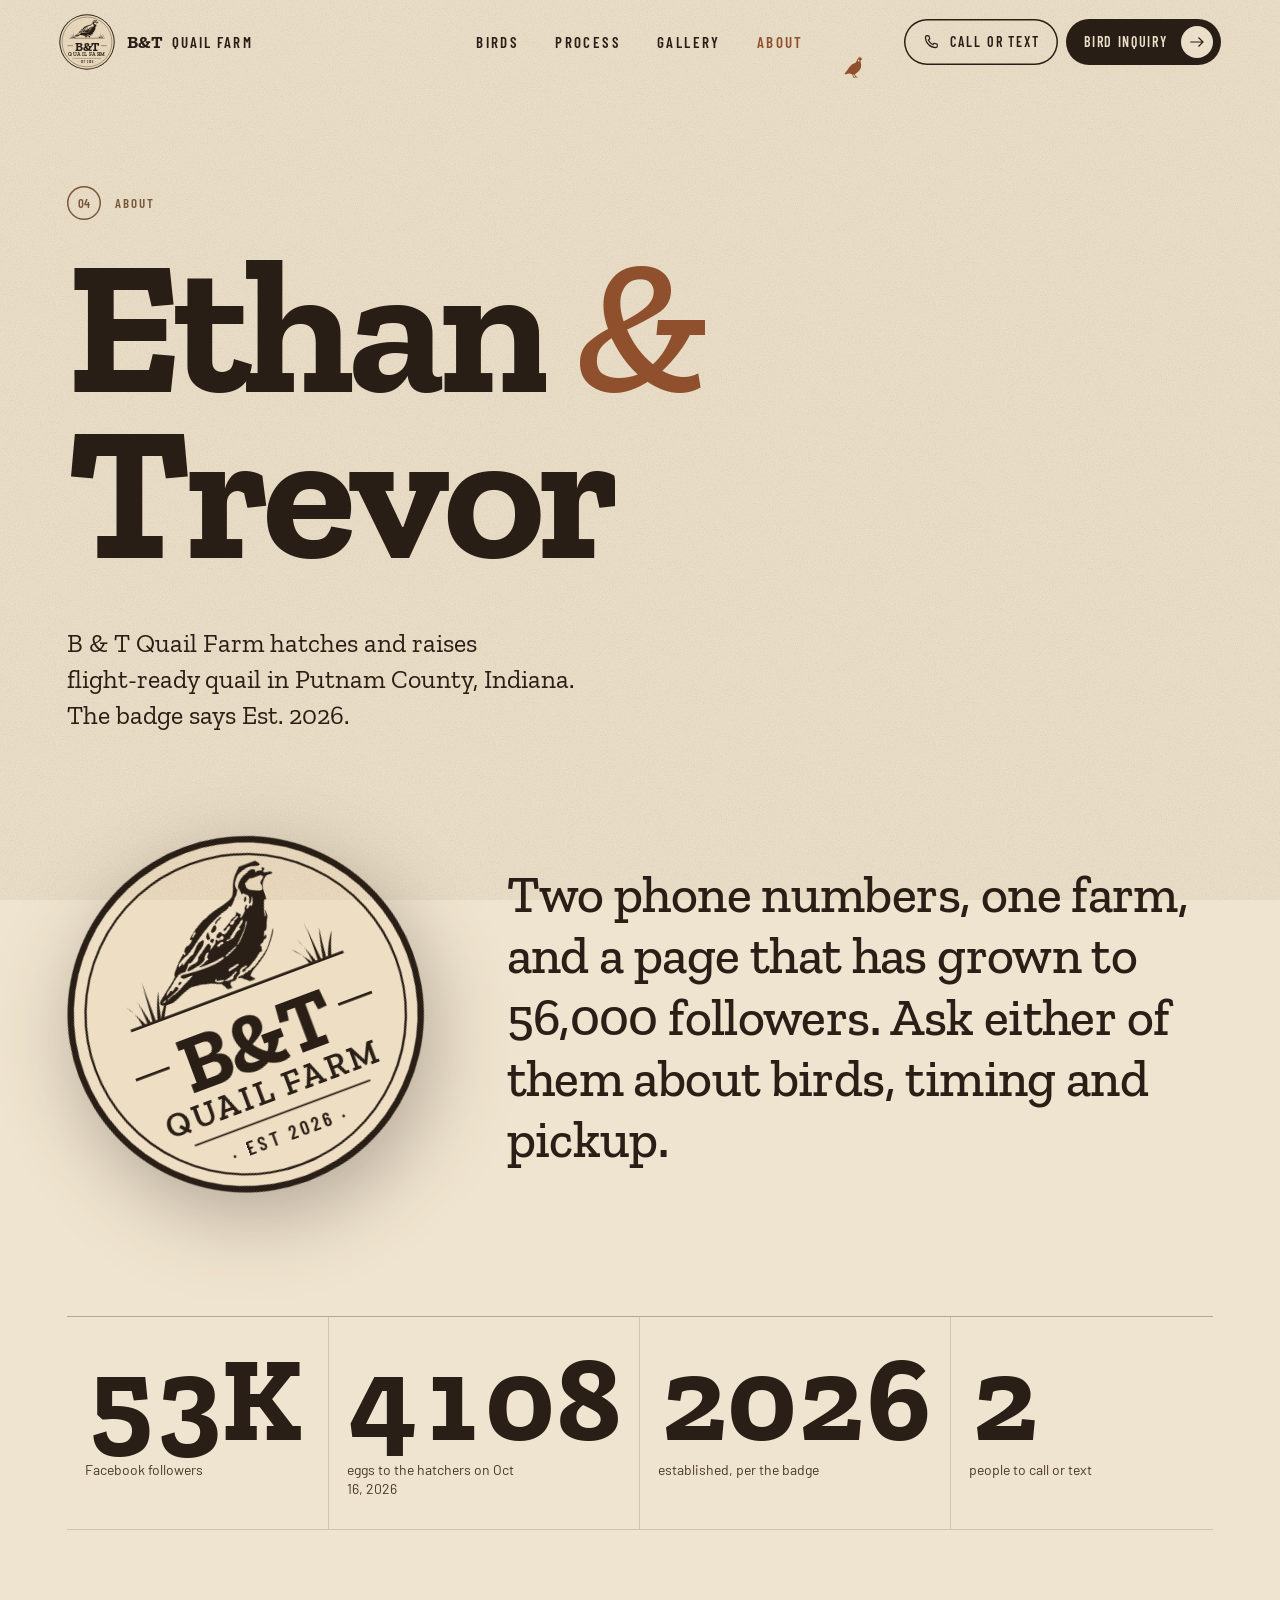
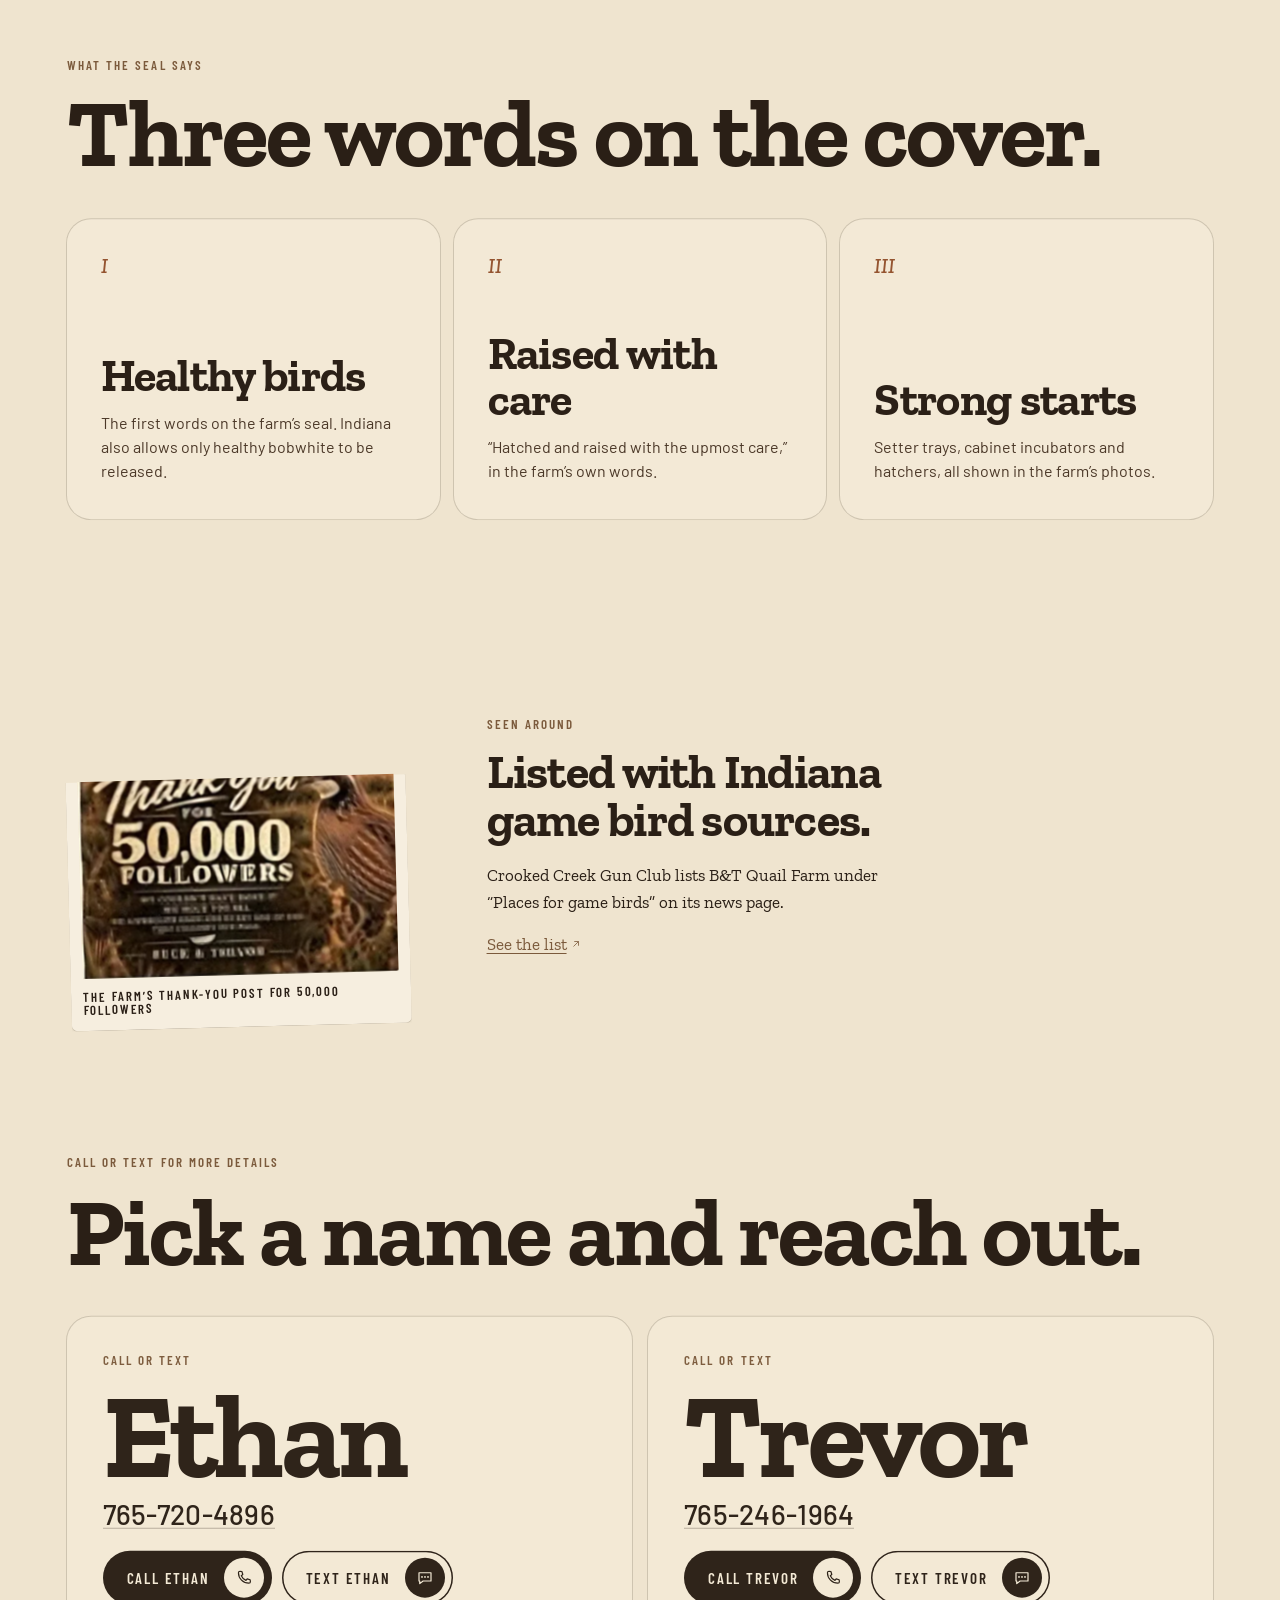
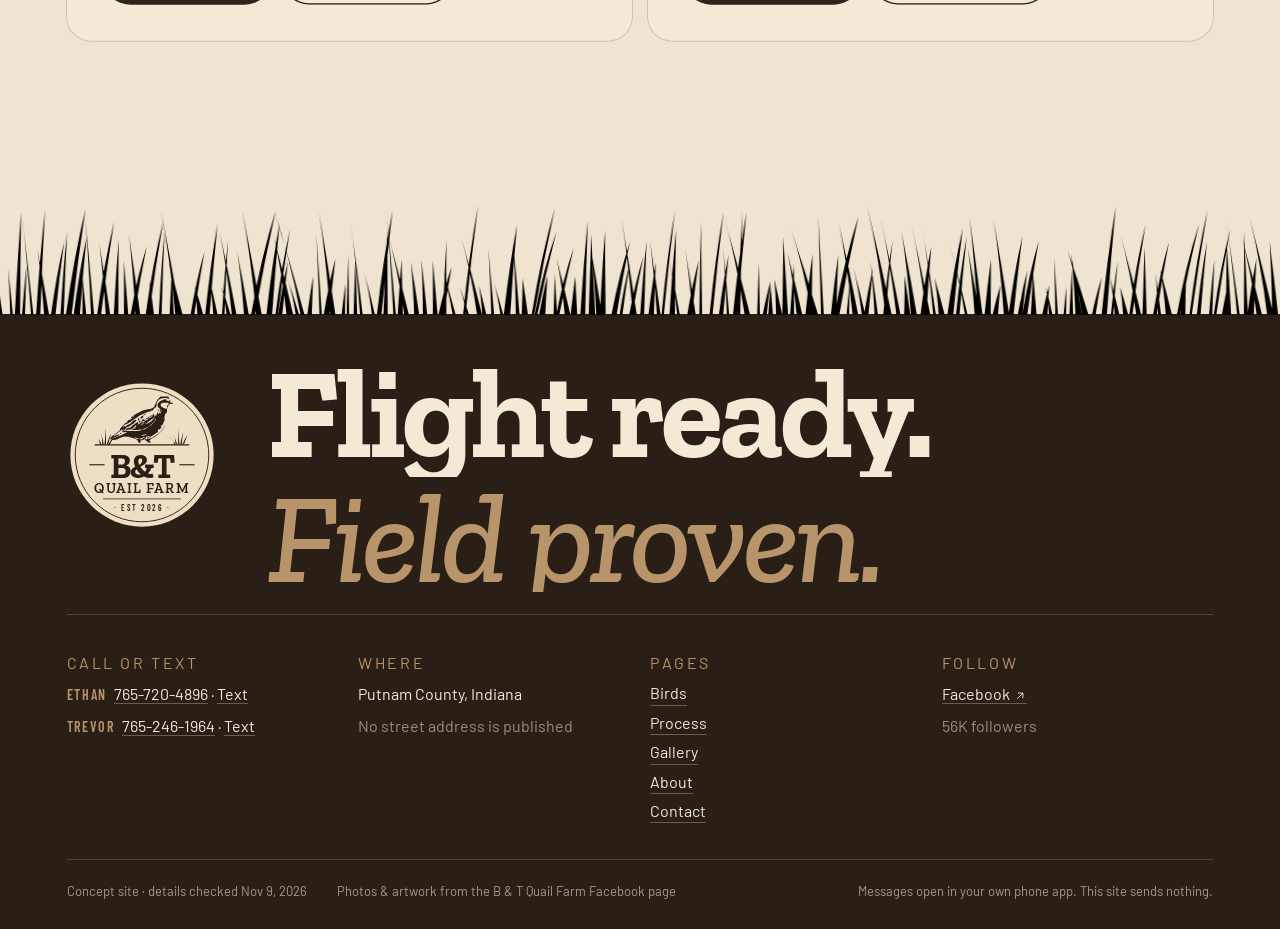
==== commit 15fa2543: "Cache-bust CSS/JS so phones pick up the mobile fixes" ====
--- a/about/index.html
+++ b/about/index.html
@@ -13,7 +13,7 @@
 <link rel="icon" href="../assets/img/favicon.png" type="image/png"><link rel="apple-touch-icon" href="../assets/img/apple-touch-icon.png">
 <link rel="preconnect" href="https://fonts.googleapis.com"><link rel="preconnect" href="https://fonts.gstatic.com" crossorigin>
 <link rel="stylesheet" href="https://fonts.googleapis.com/css2?family=Zilla+Slab:ital,wght@0,400;0,500;0,600;0,700;1,400;1,500;1,600&family=Barlow+Condensed:wght@500;600;700&family=Barlow:wght@400;500;600&display=swap">
-<link rel="stylesheet" href="../assets/css/site.css">
+<link rel="stylesheet" href="../assets/css/site.css?v=20261109b">
 <script type="application/ld+json">{"@context":"https://schema.org","@type":"LocalBusiness","name":"B & T Quail Farm","description":"Flight ready quail for dog training or population purposes.","telephone":"+1-765-246-1964","areaServed":"Putnam County, Indiana","address":{"@type":"PostalAddress","addressRegion":"IN","addressCountry":"US"},"sameAs":["https://www.facebook.com/people/B-T-Quail-Farm/61564725734105/"]}</script>
 <script>(function(d,w){var h=d.documentElement;h.className=h.className.replace('no-js','js');var rm=w.matchMedia&&w.matchMedia('(prefers-reduced-motion: reduce)').matches;if(!rm){h.classList.add('motion');try{if(sessionStorage.getItem('bt-pt')==='1')h.classList.add('pt-in')}catch(e){}}else{h.classList.add('no-motion')}setTimeout(function(){if(!w.__btReady){h.classList.remove('motion','pt-in');h.classList.add('no-motion')}},4500)})(document,window)</script>
 </head>
@@ -139,6 +139,6 @@
 <script src="../assets/vendor/MotionPathPlugin.min.js" defer></script>
 <script src="../assets/vendor/DrawSVGPlugin.min.js" defer></script>
 <script src="../assets/vendor/lenis.min.js" defer></script>
-<script src="../assets/js/site.js" defer></script>
+<script src="../assets/js/site.js?v=20261109b" defer></script>
 </body>
 </html>
--- a/assets/css/site.css
+++ b/assets/css/site.css
@@ -9,10 +9,10 @@
   --bar-h:64px;
 }
 *,*::before,*::after{box-sizing:border-box}
-html{-webkit-text-size-adjust:100%;text-size-adjust:100%;scroll-padding-top:90px}
+html{overflow-x:hidden;overscroll-behavior-x:none;-webkit-text-size-adjust:100%;text-size-adjust:100%;scroll-padding-top:90px}
 html.lenis,html.lenis body{height:auto}
 .lenis.lenis-smooth{scroll-behavior:auto!important}
-body{margin:0;background:var(--paper);color:var(--ink);font:400 17px/1.55 var(--slab);-webkit-font-smoothing:antialiased;overflow-x:clip}
+body{margin:0;background:var(--paper);color:var(--ink);font:400 17px/1.55 var(--slab);-webkit-font-smoothing:antialiased;overflow-x:hidden;overflow-x:clip;overscroll-behavior-x:none;position:relative}
 body::after{content:"";position:fixed;inset:0;pointer-events:none;z-index:90;opacity:.33;mix-blend-mode:multiply;background:url("data:image/svg+xml,%3Csvg xmlns='http://www.w3.org/2000/svg' width='220' height='220'%3E%3Cfilter id='n'%3E%3CfeTurbulence type='fractalNoise' baseFrequency='.85' numOctaves='2' stitchTiles='stitch'/%3E%3CfeColorMatrix values='0 0 0 0 .35 0 0 0 0 .25 0 0 0 0 .15 0 0 0 .55 0'/%3E%3C/filter%3E%3Crect width='100%25' height='100%25' filter='url(%23n)'/%3E%3C/svg%3E")}
 img{display:block;max-width:100%;height:auto}
 a{color:inherit;text-decoration:none}
@@ -113,7 +113,7 @@
 .menu-grass{display:block;width:100%;height:90px;color:var(--ink);margin-top:24px;flex:none}
 
 /* page transition: tall grass */
-.sweep{position:fixed;inset:0;z-index:150;pointer-events:none;visibility:hidden}
+.sweep{position:fixed;inset:0;z-index:150;pointer-events:none;visibility:hidden;overflow:hidden;contain:strict}
 .sweep-b{position:absolute;inset:0;display:flex}
 .sweep-b i{flex:1;margin:0 -10px;height:125%;background:var(--ink);clip-path:polygon(0 24%,58% 0,100% 20%,100% 100%,0 100%)}
 .sweep-b i:nth-child(2n){clip-path:polygon(0 18%,30% 0,100% 26%,100% 100%,0 100%)}
@@ -160,7 +160,7 @@
 .intro{padding:clamp(90px,14vw,180px) var(--pad);display:grid;gap:22px;max-width:var(--max);margin:0 auto}
 .intro-src{margin:0;font:400 14px/1.4 var(--sans);color:var(--sepia)}
 .intro-q{font:500 clamp(26px,5.4vw,58px)/1.16 var(--slab);letter-spacing:-.012em;margin:0;text-wrap:pretty}
-.intro-q .w{color:rgba(42,31,22,.2);transition:none}
+.intro-q .w{transition:none}
 .no-motion .intro-q .w,.no-js .intro-q .w{color:inherit}
 .intro-ppl{display:flex;flex-wrap:wrap;gap:10px;margin-top:30px}
 .tag{display:inline-flex;gap:10px;align-items:center;height:50px;padding:0 20px;border-radius:999px;box-shadow:inset 0 0 0 1.5px var(--ink);font:500 16px/1 var(--sans);transition:background .3s,color .3s}
@@ -213,7 +213,7 @@
 
 /* ============ contact sheet rail ============ */
 .sheet{padding:0 0 clamp(90px,12vw,170px)}
-.rail{display:flex;gap:16px;overflow-x:auto;padding:6px var(--pad) 24px;scroll-snap-type:x mandatory;scrollbar-width:none;cursor:grab;overscroll-behavior-x:contain}
+.rail{display:flex;gap:16px;overflow-x:auto;padding:6px var(--pad) 24px;scroll-snap-type:x mandatory;scrollbar-width:none;cursor:grab;overscroll-behavior-x:contain;touch-action:pan-x pan-y;-webkit-overflow-scrolling:touch}
 .rail::-webkit-scrollbar{display:none}
 .rail.is-drag{cursor:grabbing;scroll-snap-type:none}
 .rail.is-drag *{pointer-events:none}
@@ -385,7 +385,7 @@
 .lb[hidden]{display:none}
 .lb-f{margin:0;display:grid;gap:14px;justify-items:center;max-width:min(92vw,980px)}
 .lb-im{background:var(--paper-3);padding:10px;border-radius:6px}
-.lb-im img{max-height:68vh;width:auto;max-width:100%;border-radius:2px}
+.lb-im img{max-height:68vh;max-height:68dvh;width:auto;max-width:100%;border-radius:2px}
 .lb-f figcaption{display:flex;gap:12px;color:var(--cream);font:600 14px/1.2 var(--cond);letter-spacing:.14em;text-transform:uppercase}
 .lb-f figcaption span:first-child{color:var(--tan)}
 .lb-x,.lb-n{position:absolute;display:grid;place-items:center;width:52px;height:52px;border-radius:50%;background:var(--cream);color:var(--ink)}
@@ -399,7 +399,7 @@
 .ab-badge{width:min(70vw,360px);aspect-ratio:1;justify-self:center}
 .ab-badge svg{width:100%;height:100%;filter:drop-shadow(0 24px 40px rgba(42,31,22,.3))}
 .ab-big{font:500 clamp(26px,4.6vw,52px)/1.18 var(--slab);margin:0;letter-spacing:-.012em}
-.ab-big .w{color:rgba(42,31,22,.2)}
+
 .no-motion .ab-big .w{color:inherit}
 .nums{display:grid;grid-template-columns:1fr 1fr;gap:0;margin:0 var(--pad) clamp(80px,10vw,140px);border-top:1px solid var(--line-2)}
 .num{padding:24px 12px 26px 0;border-bottom:1px solid var(--line);display:grid;gap:8px;align-content:start}
@@ -486,7 +486,7 @@
 .nf-h em{color:var(--rust)}
 .nf-p{max-width:40ch;margin:0;font-size:19px}
 .nf-a{display:flex;flex-wrap:wrap;gap:10px;margin-top:8px}
-.nf-bird{position:absolute;right:8%;top:22%;width:140px;height:96px;color:var(--ink);--stripe:var(--paper)}
+.nf-bird{position:absolute;max-width:40%;right:8%;top:22%;width:140px;height:96px;color:var(--ink);--stripe:var(--paper)}
 .nf-bird svg{position:absolute;inset:0;width:100%;height:100%}
 .nf-bird .bird-d{opacity:0}
 .nf-bird.flap .bird-u{opacity:0}.nf-bird.flap .bird-d{opacity:1}
@@ -573,7 +573,7 @@
   .hero-win{aspect-ratio:auto;height:calc(100svh - var(--bar-h) - 150px);min-height:560px;max-height:900px;border-radius:50vw 50vw 28px 28px / 15vw 15vw 28px 28px}
   .hero-img img{object-position:right 28%}
   .hero-haze{background:linear-gradient(90deg,rgba(239,228,207,.42) 0%,rgba(239,228,207,.18) 40%,rgba(239,228,207,0) 60%),linear-gradient(180deg,rgba(42,31,22,0) 60%,rgba(42,31,22,.35) 100%)}
-  .hero-copy{position:absolute;left:clamp(40px,6vw,110px);top:50%;transform:translateY(-54%);max-width:min(54vw,760px);padding:0}
+  .hero-copy{position:absolute;left:clamp(40px,6vw,110px);top:50%;transform:translateY(-50%);max-width:min(54vw,760px);padding:0}
   .hero-h{font-size:clamp(64px,7.6vw,138px)}
   .hero-sub{font-size:20px;max-width:30ch}
   .seal{width:clamp(130px,12vw,200px);right:clamp(30px,5vw,90px);bottom:clamp(40px,10%,110px)}
@@ -650,3 +650,24 @@
 
 /* split masks: leave room for descenders */
 .wd-mask,.ln-mask{padding-bottom:.14em;margin-bottom:-.14em}
+
+/* ===== mobile hardening ===== */
+/* every full-width band clips its own horizontal overflow (animated grass, scaled images, offsets) */
+main>section,.hero,.ph,.ft{overflow-x:hidden;overflow-x:clip}
+@supports (overflow:clip){main>section,.hero,.ph,.ft{overflow-y:visible}}
+.grass,.ft-grass,.hero-grass{max-width:100%}
+/* touch devices: no full-screen blend layer, no backdrop blur (both repaint on every scroll frame in iOS Safari) */
+.is-touch body::after{display:none}
+.is-touch .bar.is-solid{background:rgba(239,228,207,.97);-webkit-backdrop-filter:none;backdrop-filter:none}
+.is-touch .cursor{display:none}
+@media (hover:none),(pointer:coarse){body::after{display:none}.cursor{display:none}}
+/* if a transition never completes, the sweep hides itself */
+.pt-in .sweep{animation:pt-safe 0s 2.8s forwards}
+@keyframes pt-safe{to{visibility:hidden}}
+/* if JS stalls before reveals are wired, content shows anyway */
+html.motion:not(.rv-ready) [data-split],html.motion:not(.rv-ready) [data-chars]{animation:rv-v 0s 3.5s forwards}
+html.motion:not(.rv-ready) [data-reveal]{animation:rv-o .6s 3.5s forwards}
+html.motion:not(.rv-ready) [data-wipe]{animation:rv-c .6s 3.5s forwards}
+@keyframes rv-v{to{visibility:visible}}
+@keyframes rv-o{to{opacity:1;transform:none}}
+@keyframes rv-c{to{clip-path:none}}
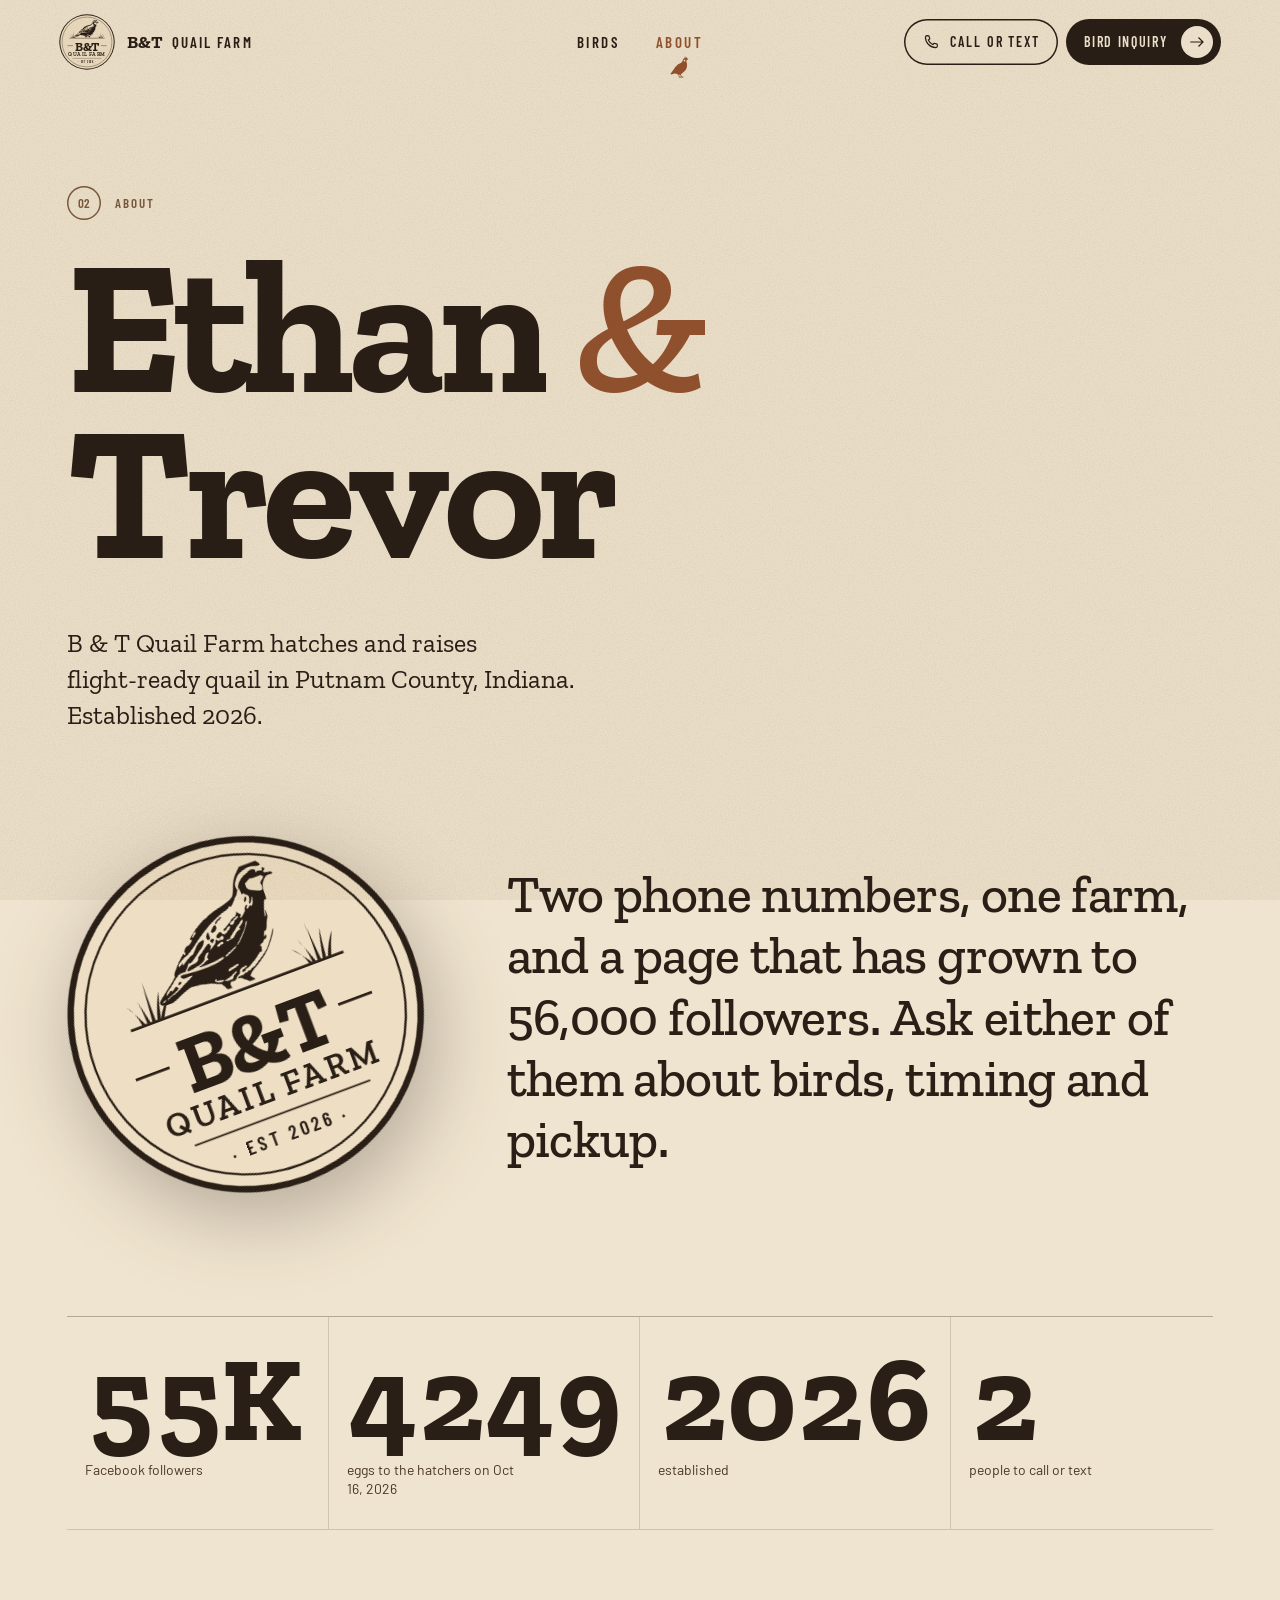
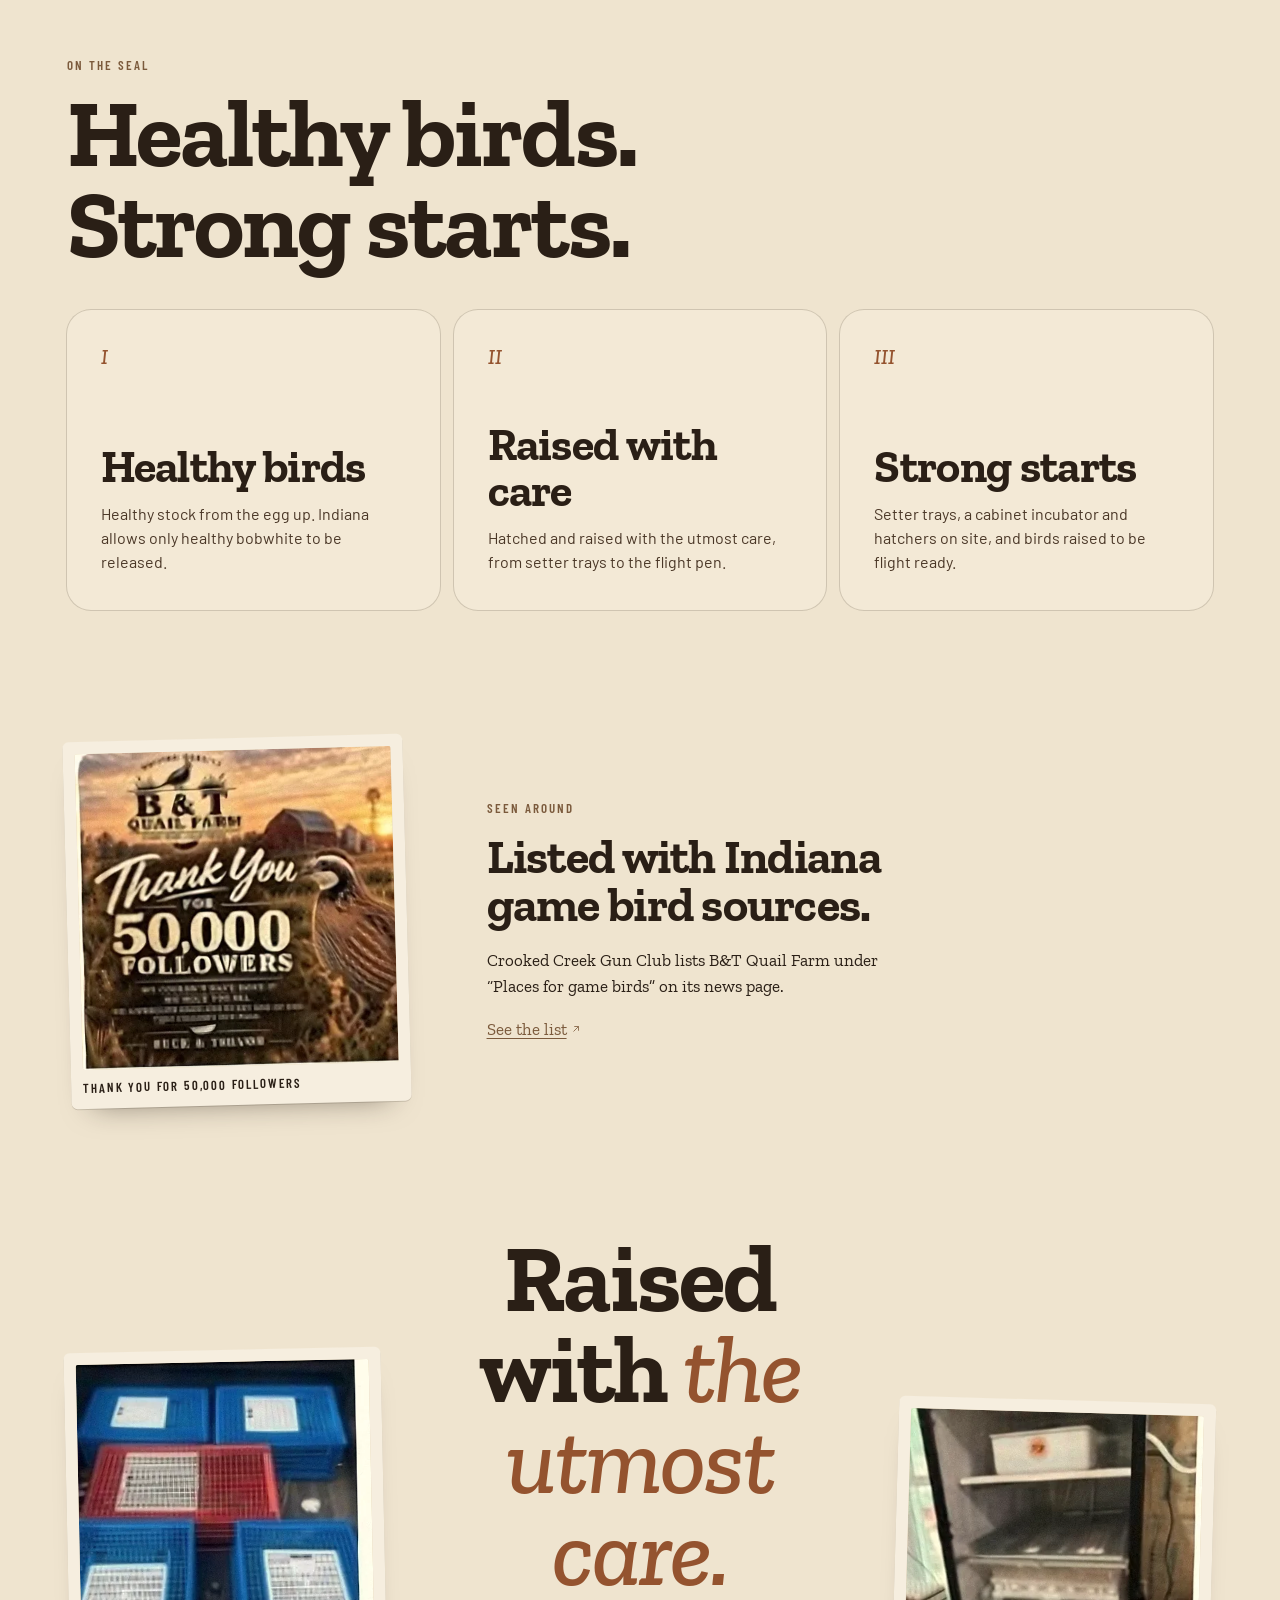
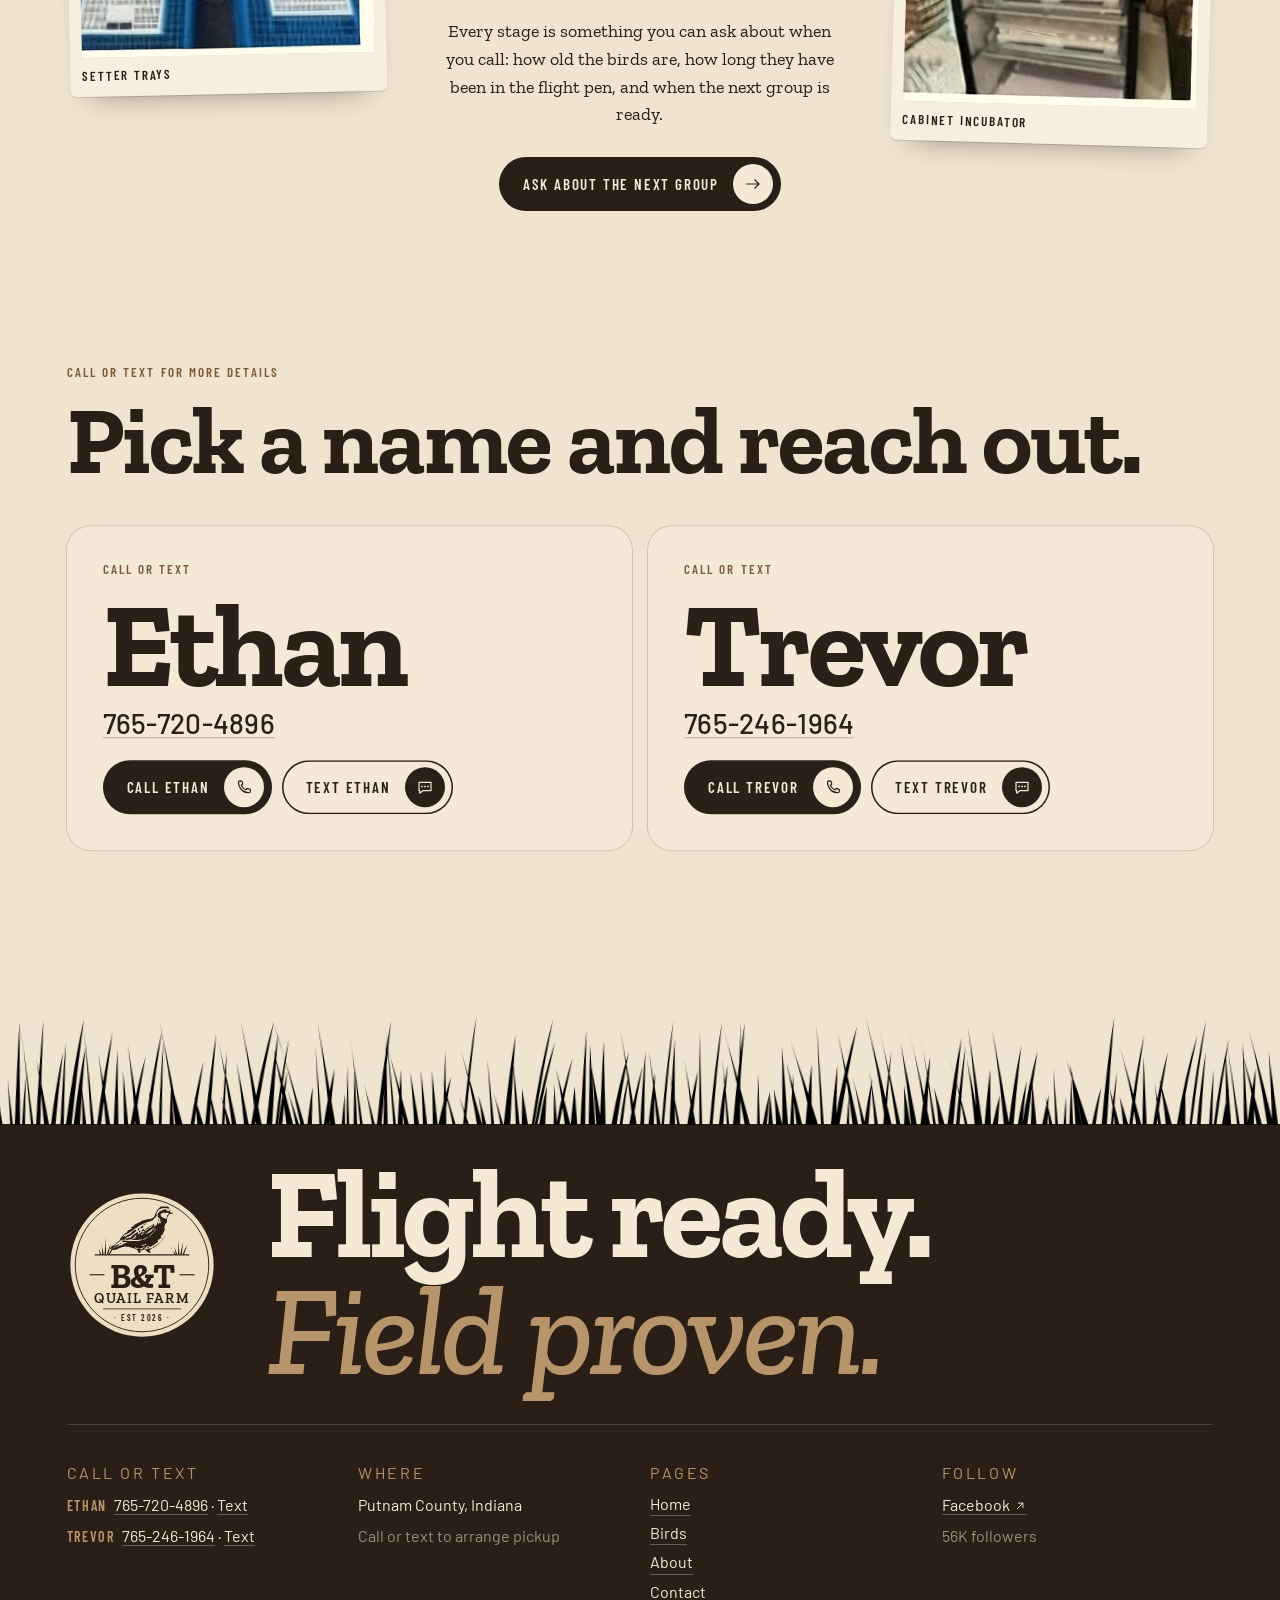
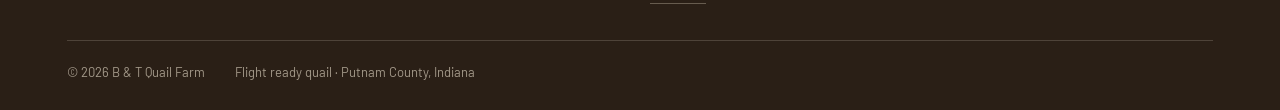
==== commit 05790498: "Remove Process and Gallery pages, finished-site copy, refined view-transition page changes" ====
--- a/about/index.html
+++ b/about/index.html
@@ -13,7 +13,7 @@
 <link rel="icon" href="../assets/img/favicon.png" type="image/png"><link rel="apple-touch-icon" href="../assets/img/apple-touch-icon.png">
 <link rel="preconnect" href="https://fonts.googleapis.com"><link rel="preconnect" href="https://fonts.gstatic.com" crossorigin>
 <link rel="stylesheet" href="https://fonts.googleapis.com/css2?family=Zilla+Slab:ital,wght@0,400;0,500;0,600;0,700;1,400;1,500;1,600&family=Barlow+Condensed:wght@500;600;700&family=Barlow:wght@400;500;600&display=swap">
-<link rel="stylesheet" href="../assets/css/site.css?v=20261109b">
+<link rel="stylesheet" href="../assets/css/site.css?v=20261109c">
 <script type="application/ld+json">{"@context":"https://schema.org","@type":"LocalBusiness","name":"B & T Quail Farm","description":"Flight ready quail for dog training or population purposes.","telephone":"+1-765-246-1964","areaServed":"Putnam County, Indiana","address":{"@type":"PostalAddress","addressRegion":"IN","addressCountry":"US"},"sameAs":["https://www.facebook.com/people/B-T-Quail-Farm/61564725734105/"]}</script>
 <script>(function(d,w){var h=d.documentElement;h.className=h.className.replace('no-js','js');var rm=w.matchMedia&&w.matchMedia('(prefers-reduced-motion: reduce)').matches;if(!rm){h.classList.add('motion');try{if(sessionStorage.getItem('bt-pt')==='1')h.classList.add('pt-in')}catch(e){}}else{h.classList.add('no-motion')}setTimeout(function(){if(!w.__btReady){h.classList.remove('motion','pt-in');h.classList.add('no-motion')}},4500)})(document,window)</script>
 </head>
@@ -46,11 +46,10 @@
 <symbol id="i-copy" viewBox="0 0 24 24"><rect x="8" y="8" width="12" height="12" rx="1.5" fill="none" stroke="currentColor" stroke-width="1.6"/><path d="M16 8V5.5A1.5 1.5 0 0014.5 4h-9A1.5 1.5 0 004 5.5v9A1.5 1.5 0 005.5 16H8" fill="none" stroke="currentColor" stroke-width="1.6"/></symbol>
 <symbol id="i-feather" viewBox="0 0 64 20"><path d="M2 14C14 4 40 0 62 6 46 8 30 12 14 14 22 16 30 17 40 16 28 20 12 20 2 14z" fill="currentColor"/><path d="M4 14C22 10 42 7 60 6" stroke="var(--paper,#EFE4CF)" stroke-width=".8" fill="none"/></symbol>
 </defs></svg>
-<div class="sweep" aria-hidden="true"><div class="sweep-b"><i style="--i:0"></i><i style="--i:1"></i><i style="--i:2"></i><i style="--i:3"></i><i style="--i:4"></i><i style="--i:5"></i><i style="--i:6"></i><i style="--i:7"></i><i style="--i:8"></i><i style="--i:9"></i><i style="--i:10"></i><i style="--i:11"></i><i style="--i:12"></i><i style="--i:13"></i><i style="--i:14"></i><i style="--i:15"></i><i style="--i:16"></i><i style="--i:17"></i><i style="--i:18"></i><i style="--i:19"></i><i style="--i:20"></i><i style="--i:21"></i></div><svg class="sweep-badge"><use href="#badge"/></svg></div>
 <a class="skip" href="#main">Skip to content</a>
 <header class="bar" data-bar>
   <a class="bar-home" href="../" aria-label="B &amp; T Quail Farm, home"><svg class="bar-badge" aria-hidden="true"><use href="#badge"/></svg><span class="bar-name"><b>B&amp;T</b> Quail Farm</span></a>
-  <nav class="bar-nav" aria-label="Primary"><a href="../birds/" data-navlink><span data-roll>Birds</span></a><a href="../process/" data-navlink><span data-roll>Process</span></a><a href="../gallery/" data-navlink><span data-roll>Gallery</span></a><a href="../about/" aria-current="page" data-navlink><span data-roll>About</span></a><span class="bar-runner" aria-hidden="true"><svg class="i" aria-hidden="true" focusable="false"><use href="#i-quail"/></svg></span></nav>
+  <nav class="bar-nav" aria-label="Primary"><a href="../birds/" data-navlink><span data-roll>Birds</span></a><a href="../about/" aria-current="page" data-navlink><span data-roll>About</span></a><span class="bar-runner" aria-hidden="true"><svg class="i" aria-hidden="true" focusable="false"><use href="#i-quail"/></svg></span></nav>
   <div class="bar-act">
     <button class="bar-call" type="button" aria-expanded="false" aria-controls="callpop" data-callbtn><svg class="i" aria-hidden="true" focusable="false"><use href="#i-phone"/></svg><span>Call or text</span></button>
     <a class="btn btn-ink btn-sm bar-cta" href="../contact/" data-magnetic><span class="btn-t" data-roll>Bird inquiry</span><span class="btn-o" aria-hidden="true"><svg class="i i-arr" aria-hidden="true" focusable="false"><use href="#i-arr"/></svg></span></a>
@@ -60,11 +59,11 @@
 <div class="callpop" id="callpop" role="dialog" aria-label="Call or text the farm" hidden>
   <p class="eb">Call or text for more details</p>
   <div class="pp "><span class="pp-n">Ethan</span><a class="pp-ph" href="tel:+17657204896">765-720-4896</a><span class="pp-a"><a class="chip-b" href="tel:+17657204896" aria-label="Call Ethan"><svg class="i" aria-hidden="true" focusable="false"><use href="#i-phone"/></svg><span>Call</span></a><a class="chip-b" href="sms:+17657204896" aria-label="Text Ethan"><svg class="i" aria-hidden="true" focusable="false"><use href="#i-sms"/></svg><span>Text</span></a></span></div><div class="pp "><span class="pp-n">Trevor</span><a class="pp-ph" href="tel:+17652461964">765-246-1964</a><span class="pp-a"><a class="chip-b" href="tel:+17652461964" aria-label="Call Trevor"><svg class="i" aria-hidden="true" focusable="false"><use href="#i-phone"/></svg><span>Call</span></a><a class="chip-b" href="sms:+17652461964" aria-label="Text Trevor"><svg class="i" aria-hidden="true" focusable="false"><use href="#i-sms"/></svg><span>Text</span></a></span></div>
-  <p class="callpop-note">Putnam County, Indiana · no storefront hours are posted, so a text is the easy way in.</p>
+  <p class="callpop-note">Putnam County, Indiana · a text is the quickest way to reach the farm.</p>
 </div>
 <div class="menu" id="menu" role="dialog" aria-modal="true" aria-label="Menu" hidden>
   <div class="menu-in">
-    <nav class="menu-nav" aria-label="Menu"><a href="../"><span class="menu-i">01</span><span class="menu-t">Home</span></a><a href="../birds/"><span class="menu-i">02</span><span class="menu-t">Birds</span></a><a href="../process/"><span class="menu-i">03</span><span class="menu-t">Process</span></a><a href="../gallery/"><span class="menu-i">04</span><span class="menu-t">Gallery</span></a><a href="../about/" aria-current="page"><span class="menu-i">05</span><span class="menu-t">About</span></a><a href="../contact/"><span class="menu-i">06</span><span class="menu-t">Contact</span></a></nav>
+    <nav class="menu-nav" aria-label="Menu"><a href="../"><span class="menu-i">01</span><span class="menu-t">Home</span></a><a href="../birds/"><span class="menu-i">02</span><span class="menu-t">Birds</span></a><a href="../about/" aria-current="page"><span class="menu-i">03</span><span class="menu-t">About</span></a><a href="../contact/"><span class="menu-i">04</span><span class="menu-t">Contact</span></a></nav>
     <div class="menu-ppl"><div class="pp pp-lg"><span class="pp-n">Ethan</span><a class="pp-ph" href="tel:+17657204896">765-720-4896</a><span class="pp-a"><a class="chip-b" href="tel:+17657204896" aria-label="Call Ethan"><svg class="i" aria-hidden="true" focusable="false"><use href="#i-phone"/></svg><span>Call</span></a><a class="chip-b" href="sms:+17657204896" aria-label="Text Ethan"><svg class="i" aria-hidden="true" focusable="false"><use href="#i-sms"/></svg><span>Text</span></a></span></div><div class="pp pp-lg"><span class="pp-n">Trevor</span><a class="pp-ph" href="tel:+17652461964">765-246-1964</a><span class="pp-a"><a class="chip-b" href="tel:+17652461964" aria-label="Call Trevor"><svg class="i" aria-hidden="true" focusable="false"><use href="#i-phone"/></svg><span>Call</span></a><a class="chip-b" href="sms:+17652461964" aria-label="Text Trevor"><svg class="i" aria-hidden="true" focusable="false"><use href="#i-sms"/></svg><span>Text</span></a></span></div></div>
   </div>
   <svg class="grass menu-grass" viewBox="0 0 800 120" preserveAspectRatio="none" aria-hidden="true"><path d="M0 120M-2.4 120Q-7.6 83.5 -16.6 53.7Q-6.3 86.8 2.4 120ZM12.7 120Q13.5 74.7 13.5 37.6Q15.5 78.8 17.3 120ZM19.2 120Q23.1 87.5 28.1 61.0Q25.2 90.5 23.1 120ZM25.5 120Q33.1 71.7 43.5 32.1Q35.9 76.1 29.9 120ZM36.8 120Q40.7 87.6 45.9 61.0Q42.4 90.5 39.7 120ZM46.0 120Q43.0 76.4 37.1 40.7Q44.8 80.3 51.3 120ZM52.3 120Q51.3 96.4 48.3 77.1Q53.9 98.5 58.8 120ZM63.3 120Q64.0 96.3 63.6 76.9Q66.6 98.5 69.4 120ZM74.9 120Q77.6 92.7 80.4 70.4Q80.1 95.2 80.0 120ZM84.8 120Q74.1 58.2 57.1 7.7Q74.5 63.8 88.9 120ZM90.7 120Q87.2 56.2 80.4 4.0Q89.5 62.0 97.3 120ZM95.7 120Q103.6 56.2 113.7 4.1Q107.2 62.0 102.2 120ZM110.5 120Q108.4 78.4 103.6 44.3Q110.8 82.2 117.0 120ZM118.6 120Q127.9 56.1 141.1 3.8Q130.1 61.9 121.2 120ZM123.5 120Q127.1 96.8 130.8 77.9Q130.4 98.9 130.4 120ZM137.5 120Q139.2 67.8 140.6 25.0Q141.6 72.5 142.7 120ZM146.0 120Q159.9 57.1 179.6 5.6Q163.6 62.8 150.6 120ZM150.9 120Q147.9 75.1 141.8 38.4Q150.2 79.2 157.4 120ZM159.0 120Q150.6 61.4 137.4 13.5Q150.7 66.7 161.7 120ZM168.8 120Q169.9 80.7 170.3 48.6Q172.2 84.3 174.0 120ZM176.3 120Q178.5 89.4 180.8 64.4Q180.6 92.2 180.7 120ZM187.0 120Q194.4 92.7 203.7 70.3Q198.3 95.2 194.1 120ZM199.4 120Q198.9 72.7 196.4 33.9Q201.4 77.0 205.8 120ZM207.7 120Q206.0 75.4 201.9 38.8Q208.1 79.4 213.4 120ZM215.2 120Q218.2 55.6 221.6 2.9Q220.1 61.5 219.0 120ZM227.1 120Q233.6 90.1 242.5 65.6Q235.7 92.8 230.3 120ZM234.1 120Q232.0 61.4 228.0 13.5Q233.4 66.8 238.0 120ZM243.8 120Q240.4 75.1 234.2 38.3Q242.0 79.2 248.7 120ZM246.4 120Q242.5 59.4 235.2 9.9Q244.8 64.9 252.8 120ZM261.1 120Q260.8 59.9 259.2 10.8Q262.4 65.4 265.3 120ZM265.4 120Q266.7 95.5 268.1 75.4Q268.0 97.7 268.0 120ZM274.4 120Q278.4 83.3 282.8 53.3Q281.6 86.6 280.9 120ZM289.0 120Q283.2 64.4 273.3 19.0Q284.5 69.5 294.0 120ZM295.5 120Q293.8 86.4 290.1 59.0Q295.7 89.5 300.5 120ZM303.0 120Q301.2 77.2 297.3 42.2Q303.3 81.1 308.6 120ZM312.1 120Q315.1 91.9 318.3 68.8Q317.5 94.4 317.1 120ZM323.3 120Q319.4 72.9 312.3 34.3Q321.0 77.2 328.3 120ZM332.2 120Q334.3 92.4 336.4 69.9Q336.4 94.9 336.6 120ZM338.8 120Q347.4 74.9 359.5 38.1Q350.0 79.0 342.3 120ZM347.8 120Q356.7 61.0 369.2 12.6Q359.2 66.3 351.1 120ZM358.9 120Q356.3 84.8 351.4 56.0Q357.5 88.0 362.6 120ZM363.1 120Q366.6 67.2 369.9 24.1Q369.9 72.0 370.2 120ZM373.8 120Q379.4 77.9 386.5 43.4Q382.2 81.7 378.9 120ZM379.1 120Q370.1 63.4 355.1 17.0Q371.7 68.5 385.5 120ZM394.2 120Q386.0 70.5 372.4 30.1Q387.0 75.0 399.1 120ZM402.3 120Q398.3 58.4 390.5 7.9Q400.9 64.0 409.7 120ZM407.9 120Q417.9 76.5 431.8 40.9Q420.9 80.5 412.3 120ZM420.7 120Q423.0 89.0 425.2 63.7Q425.2 91.8 425.5 120ZM427.2 120Q423.4 83.4 415.8 53.5Q426.0 86.7 434.7 120ZM435.2 120Q427.3 61.2 413.7 13.1Q429.4 66.5 442.5 120ZM445.5 120Q447.3 60.1 448.5 11.0Q450.1 65.5 451.6 120ZM454.2 120Q459.2 57.8 465.8 6.9Q461.2 63.4 457.6 120ZM460.6 120Q464.3 82.1 468.6 51.2Q466.9 85.6 465.8 120ZM475.8 120Q483.6 72.8 494.7 34.2Q485.7 77.1 478.4 120ZM482.6 120Q481.0 90.1 477.1 65.6Q483.4 92.8 488.9 120ZM491.0 120Q495.3 92.8 500.1 70.5Q498.5 95.2 497.4 120ZM501.6 120Q503.0 82.1 503.9 51.1Q504.9 85.6 506.0 120ZM506.6 120Q512.8 74.4 521.3 37.1Q514.7 78.5 509.5 120ZM520.0 120Q531.3 56.0 547.1 3.6Q534.9 61.8 525.1 120ZM523.6 120Q528.5 76.6 534.1 41.1Q532.0 80.6 530.6 120ZM534.9 120Q541.3 90.8 549.2 66.9Q544.9 93.4 541.6 120ZM540.3 120Q546.5 54.4 554.8 0.8Q549.0 60.4 544.4 120ZM554.6 120Q551.9 96.6 546.3 77.5Q554.2 98.7 561.0 120ZM562.4 120Q564.8 75.0 567.9 38.1Q566.2 79.1 564.9 120ZM570.0 120Q567.4 85.8 562.3 57.9Q569.1 88.9 575.0 120ZM581.9 120Q586.8 95.2 593.4 74.9Q588.7 97.4 585.0 120ZM586.0 120Q585.8 81.8 583.8 50.5Q588.7 85.3 593.1 120ZM600.0 120Q599.8 76.6 598.6 41.0Q601.4 80.5 603.8 120ZM602.8 120Q597.6 70.6 587.9 30.1Q600.0 75.1 610.1 120ZM614.4 120Q608.0 69.1 597.1 27.5Q609.5 73.8 620.0 120ZM621.6 120Q626.1 92.2 632.0 69.4Q627.9 94.7 624.7 120ZM634.7 120Q633.3 75.4 630.6 38.9Q634.2 79.5 637.3 120ZM640.7 120Q645.5 92.1 650.9 69.3Q649.1 94.6 648.0 120ZM651.7 120Q646.5 72.5 636.9 33.6Q648.5 76.8 658.4 120ZM657.0 120Q664.2 68.8 673.1 26.8Q668.2 73.4 664.4 120ZM669.4 120Q677.8 81.3 689.5 49.6Q680.5 84.8 673.3 120ZM677.3 120Q679.0 75.6 680.3 39.2Q681.5 79.6 682.7 120ZM687.4 120Q693.2 80.2 700.8 47.7Q695.5 83.9 691.4 120ZM691.6 120Q697.7 70.0 705.6 29.1Q700.4 74.6 696.4 120ZM703.1 120Q704.5 82.4 704.9 51.6Q707.3 85.8 709.5 120ZM716.3 120Q716.9 91.4 717.2 67.9Q718.3 94.0 719.4 120ZM720.2 120Q721.7 79.0 722.2 45.4Q724.6 82.7 726.8 120ZM730.8 120Q722.5 60.6 708.4 11.9Q724.0 66.0 737.0 120ZM736.5 120Q735.6 86.8 732.3 59.7Q738.4 89.8 743.6 120ZM743.8 120Q748.9 94.0 754.8 72.8Q752.3 96.4 750.6 120ZM756.0 120Q747.5 68.9 733.5 27.0Q748.3 73.5 760.7 120ZM768.8 120Q768.5 94.0 766.9 72.7Q770.3 96.4 773.3 120ZM775.7 120Q771.8 67.4 765.3 24.3Q772.5 72.1 778.6 120ZM782.3 120Q787.7 60.4 794.4 11.6Q790.8 65.8 788.1 120ZM790.5 120Q798.9 55.8 809.9 3.2Q802.6 61.6 797.0 120Z"/></svg>
@@ -72,9 +71,9 @@
 <main id="main">
 
 <section class="ph">
-  <div class="ph-meta"><span class="ph-n">04</span><span>About</span></div>
+  <div class="ph-meta"><span class="ph-n">02</span><span>About</span></div>
   <h1 class="ph-h" data-chars>Ethan <em>&amp;</em> Trevor</h1>
-  <div class="ph-foot"><p class="ph-lead" data-split>B &amp; T Quail Farm hatches and raises flight-ready quail in Putnam County, Indiana. The badge says Est. 2026.</p></div>
+  <div class="ph-foot"><p class="ph-lead" data-split>B &amp; T Quail Farm hatches and raises flight-ready quail in Putnam County, Indiana. Established 2026.</p></div>
 </section>
 
 <section class="ab">
@@ -87,22 +86,28 @@
 <section class="nums">
   <div class="num" data-reveal><span class="num-v" data-to="56" data-suf="K">56K</span><span class="num-l">Facebook followers</span></div>
   <div class="num" data-reveal><span class="num-v" data-to="4300" data-sep>4,300</span><span class="num-l">eggs to the hatchers on Oct 16, 2026</span></div>
-  <div class="num" data-reveal><span class="num-v">2026</span><span class="num-l">established, per the badge</span></div>
+  <div class="num" data-reveal><span class="num-v">2026</span><span class="num-l">established</span></div>
   <div class="num" data-reveal><span class="num-v" data-to="2">2</span><span class="num-l">people to call or text</span></div>
 </section>
 
 <section class="vals">
-  <div class="sec-h"><p class="eb ">What the seal says</p><h2 class="h2" data-split>Three words on the cover.</h2></div>
+  <div class="sec-h"><p class="eb ">On the seal</p><h2 class="h2" data-split>Healthy birds. Strong starts.</h2></div>
   <ol class="vals-l">
-    <li data-reveal><span class="vals-n">I</span><h3>Healthy birds</h3><p>The first words on the farm’s seal. Indiana also allows only healthy bobwhite to be released.</p></li>
-    <li data-reveal><span class="vals-n">II</span><h3>Raised with care</h3><p>“Hatched and raised with the upmost care,” in the farm’s own words.</p></li>
-    <li data-reveal><span class="vals-n">III</span><h3>Strong starts</h3><p>Setter trays, cabinet incubators and hatchers, all shown in the farm’s photos.</p></li>
+    <li data-reveal><span class="vals-n">I</span><h3>Healthy birds</h3><p>Healthy stock from the egg up. Indiana allows only healthy bobwhite to be released.</p></li>
+    <li data-reveal><span class="vals-n">II</span><h3>Raised with care</h3><p>Hatched and raised with the utmost care, from setter trays to the flight pen.</p></li>
+    <li data-reveal><span class="vals-n">III</span><h3>Strong starts</h3><p>Setter trays, a cabinet incubator and hatchers on site, and birds raised to be flight ready.</p></li>
   </ol>
 </section>
 
 <section class="thanks">
-  <figure class="print thanks-p" data-wipe><div class="print-im"><img src="../assets/img/c-thanks-50k.webp" alt="The farm’s thank-you graphic for 50,000 Facebook followers" width="424" height="424" loading="lazy" decoding="async"></div><figcaption>The farm’s thank-you post for 50,000 followers</figcaption></figure>
+  <figure class="print thanks-p" data-wipe><div class="print-im"><img src="../assets/img/c-thanks-50k.webp" alt="The farm’s thank-you graphic for 50,000 Facebook followers" width="424" height="424" loading="lazy" decoding="async"></div><figcaption>Thank you for 50,000 followers</figcaption></figure>
   <div class="thanks-t"><p class="eb ">Seen around</p><h2 class="h3">Listed with Indiana game bird sources.</h2><p>Crooked Creek Gun Club lists B&amp;T Quail Farm under “Places for game birds” on its news page.</p><a class="src" href="https://www.crookedcreekgunclub.org/news.html" target="_blank" rel="noopener">See the list<svg class="i" aria-hidden="true" focusable="false"><use href="#i-ext"/></svg></a></div>
+</section>
+
+<section class="pair">
+  <figure class="print pair-a" data-wipe><div class="print-im"><img src="../assets/img/c-trays.webp" alt="Blue and red setter trays full of eggs" width="424" height="424" loading="lazy" decoding="async"></div><figcaption>Setter trays</figcaption></figure>
+  <div class="pair-t"><h2 class="h2" data-split>Raised with <em>the utmost care.</em></h2><p data-reveal>Every stage is something you can ask about when you call: how old the birds are, how long they have been in the flight pen, and when the next group is ready.</p><a class="btn btn-ink" href="../contact/" data-magnetic ><span class="btn-t" data-roll>Ask about the next group</span><span class="btn-o" aria-hidden="true"><svg class="i i-arr" aria-hidden="true" focusable="false"><use href="#i-arr"/></svg></span></a></div>
+  <figure class="print pair-b" data-wipe><div class="print-im"><img src="../assets/img/c-hatcher.webp" alt="Inside a cabinet incubator with racks of trays" width="424" height="424" loading="lazy" decoding="async"></div><figcaption>Cabinet incubator</figcaption></figure>
 </section>
 
 <section class="talk">
@@ -125,11 +130,11 @@
     </div>
     <div class="ft-cols">
       <div><p class="eb">Call or text</p><p class="ft-p"><span>Ethan</span> <a href="tel:+17657204896">765-720-4896</a> · <a href="sms:+17657204896">Text</a></p><p class="ft-p"><span>Trevor</span> <a href="tel:+17652461964">765-246-1964</a> · <a href="sms:+17652461964">Text</a></p></div>
-      <div><p class="eb">Where</p><p>Putnam County, Indiana</p><p class="ft-dim">No street address is published</p></div>
-      <div><p class="eb">Pages</p><nav class="ft-nav" aria-label="Footer"><a href="../birds/">Birds</a><a href="../process/">Process</a><a href="../gallery/">Gallery</a><a href="../about/">About</a><a href="../contact/">Contact</a></nav></div>
+      <div><p class="eb">Where</p><p>Putnam County, Indiana</p><p class="ft-dim">Call or text to arrange pickup</p></div>
+      <div><p class="eb">Pages</p><nav class="ft-nav" aria-label="Footer"><a href="../">Home</a><a href="../birds/">Birds</a><a href="../about/">About</a><a href="../contact/">Contact</a></nav></div>
       <div><p class="eb">Follow</p><p><a href="https://www.facebook.com/people/B-T-Quail-Farm/61564725734105/" target="_blank" rel="noopener">Facebook<svg class="i" aria-hidden="true" focusable="false"><use href="#i-ext"/></svg></a></p><p class="ft-dim">56K followers</p></div>
     </div>
-    <div class="ft-base"><span>Concept site · details checked Nov 9, 2026</span><span>Photos &amp; artwork from the B &amp; T Quail Farm Facebook page</span><span>Messages open in your own phone app. This site sends nothing.</span></div>
+    <div class="ft-base"><span>© 2026 B &amp; T Quail Farm</span><span>Flight ready quail · Putnam County, Indiana</span></div>
   </div>
 </footer>
 <div class="cursor" aria-hidden="true"><span class="cursor-l"></span></div>
@@ -139,6 +144,6 @@
 <script src="../assets/vendor/MotionPathPlugin.min.js" defer></script>
 <script src="../assets/vendor/DrawSVGPlugin.min.js" defer></script>
 <script src="../assets/vendor/lenis.min.js" defer></script>
-<script src="../assets/js/site.js?v=20261109b" defer></script>
+<script src="../assets/js/site.js?v=20261109c" defer></script>
 </body>
 </html>
--- a/assets/css/site.css
+++ b/assets/css/site.css
@@ -113,17 +113,6 @@
 .menu-grass{display:block;width:100%;height:90px;color:var(--ink);margin-top:24px;flex:none}
 
 /* page transition: tall grass */
-.sweep{position:fixed;inset:0;z-index:150;pointer-events:none;visibility:hidden;overflow:hidden;contain:strict}
-.sweep-b{position:absolute;inset:0;display:flex}
-.sweep-b i{flex:1;margin:0 -10px;height:125%;background:var(--ink);clip-path:polygon(0 24%,58% 0,100% 20%,100% 100%,0 100%)}
-.sweep-b i:nth-child(2n){clip-path:polygon(0 18%,30% 0,100% 26%,100% 100%,0 100%)}
-.sweep-b i:nth-child(5n){clip-path:polygon(0 30%,72% 0,100% 16%,100% 100%,0 100%)}
-.sweep-b i:nth-child(3n){background:#3A2B1E}
-.sweep-b i:nth-child(4n+1){background:#4A4428}
-.sweep-badge{position:absolute;left:50%;top:50%;width:110px;height:110px;margin:-55px 0 0 -55px;opacity:0}
-.pt-in .sweep{visibility:visible}
-.no-js .sweep{display:none}
-.pt-in .sweep-badge{opacity:1}
 
 /* ============ hero ============ */
 .hero{padding:calc(var(--bar-h) + 8px) 10px 0}
@@ -298,51 +287,14 @@
 .cta-s{border-top:1px solid var(--line)}
 
 /* ============ process timeline ============ */
-.tl{padding:0 0 clamp(70px,9vw,120px)}
-.tl-pin{position:relative}
-.tl-ruler{display:none}
-.tl-track{list-style:none;margin:0;padding:0 var(--pad);display:grid;gap:0;position:relative}
-.tl-track::before{content:"";position:absolute;left:calc(var(--pad) + 17px);top:0;bottom:0;width:1.5px;background:var(--line-2)}
-.tl-c{display:grid;grid-template-columns:36px 1fr;gap:16px;padding:0 0 40px;position:relative}
-.tl-c::before{content:"";grid-column:1;grid-row:1;width:13px;height:13px;border-radius:50%;background:var(--paper);box-shadow:inset 0 0 0 2px var(--ink);margin:6px 0 0 11.5px;position:relative;z-index:1}
-.tl-im{grid-column:2;grid-row:2;width:120px;aspect-ratio:1;border-radius:10px;overflow:hidden;margin-top:16px;box-shadow:0 0 0 1px var(--line)}
-.tl-im img{width:100%;height:100%;object-fit:cover}
-.tl-b{grid-column:2;grid-row:1}
-.tl-d{display:flex;gap:10px;align-items:center;margin:0 0 6px;font:600 14px/1 var(--cond);letter-spacing:.14em;text-transform:uppercase;color:var(--sepia)}
-.tl-d span{color:var(--rust)}
-.tl-b h3{font:700 clamp(30px,6vw,52px)/1 var(--slab);margin:0 0 8px;letter-spacing:-.015em}
-.tl-b p{margin:0;max-width:40ch}
-.tl-who{margin-top:12px!important;display:inline-flex;font:600 11px/1 var(--cond)!important;letter-spacing:.16em;text-transform:uppercase;padding:6px 9px;border-radius:999px;box-shadow:inset 0 0 0 1px var(--line-2);color:var(--sepia)}
-.tl-farm{background:var(--olive);color:var(--cream);box-shadow:none}
-.tl-src{padding:0 var(--pad);max-width:var(--max);margin:10px auto 0;font:400 13px/1.6 var(--sans);color:var(--sepia)}
-.tl-c-im{margin-top:16px;width:120px;border-radius:10px;overflow:hidden}
 
 /* calc */
-.calc{padding:0 var(--pad) clamp(80px,10vw,140px);max-width:var(--max);margin:0 auto}
-.calc-in{display:grid;gap:30px;background:var(--ink);color:var(--cream);border-radius:28px;padding:clamp(28px,5vw,64px)}
-.calc .eb{color:var(--tan)}
-.calc-l p{margin:16px 0 22px;max-width:40ch}
 .fld{display:grid;gap:8px}
 .fld-l{font:600 13px/1 var(--cond);letter-spacing:.14em;text-transform:uppercase;color:var(--sepia)}
 .fld-l small{text-transform:none;letter-spacing:0;font:400 13px var(--sans)}
 .fld input,.fld select,.fld textarea{width:100%;min-height:54px;padding:14px 16px;border-radius:14px;border:0;background:var(--paper-3);box-shadow:inset 0 0 0 1.5px var(--line-2);font:500 17px/1.3 var(--sans);color:var(--ink);transition:box-shadow .3s}
 .fld textarea{resize:vertical;min-height:100px}
 .fld input:focus,.fld select:focus,.fld textarea:focus{outline:0;box-shadow:inset 0 0 0 2px var(--ink)}
-.calc .fld-l{color:var(--tan)}
-.calc-note{font:400 13px/1.5 var(--sans)!important;color:rgba(243,233,213,.6);margin:10px 0 0!important}
-.calc-r{display:grid;gap:26px;align-content:start}
-.calc-age{display:flex;flex-wrap:wrap;align-items:baseline;gap:8px 14px}
-.calc-big{font:700 clamp(96px,22vw,200px)/.8 var(--slab);letter-spacing:-.04em;font-variant-numeric:tabular-nums}
-.calc-u{font:500 26px/1 var(--slab)}
-.calc-days{width:100%;font:600 14px/1 var(--cond);letter-spacing:.14em;text-transform:uppercase;color:var(--tan)}
-.calc-bar{position:relative;height:10px;border-radius:99px;background:rgba(243,233,213,.14)}
-.calc-bar span{position:absolute;inset:0 auto 0 0;width:0;border-radius:inherit;background:var(--tan);transition:width .8s var(--ease)}
-.calc-bar i{position:absolute;top:-4px;bottom:-4px;left:var(--at);width:2px;background:var(--cream);opacity:.5}
-.calc-s{font:700 clamp(30px,5vw,44px)/1 var(--slab);margin:0}
-.calc-dates{display:grid;grid-template-columns:1fr 1fr;gap:12px;margin:0}
-.calc-dates div{padding:16px;border-radius:16px;box-shadow:inset 0 0 0 1px var(--dline)}
-.calc-dates dt{font:600 12px/1 var(--cond);letter-spacing:.14em;text-transform:uppercase;color:var(--tan);margin-bottom:8px}
-.calc-dates dd{margin:0;font:600 20px/1.2 var(--slab)}
 
 /* pair */
 .pair{display:grid;gap:30px;padding:0 var(--pad) clamp(90px,12vw,160px);max-width:var(--max);margin:0 auto;align-items:center}
@@ -352,47 +304,6 @@
 .pair-t p{margin:20px 0 28px;max-width:44ch;font-size:18px}
 
 /* ============ gallery ============ */
-.gal{padding:0 var(--pad) clamp(90px,12vw,160px);max-width:var(--max);margin:0 auto}
-.gal-bar{display:flex;flex-wrap:wrap;gap:14px;justify-content:space-between;align-items:center;margin-bottom:28px}
-.seg{display:flex;gap:4px;background:var(--paper-2);padding:5px;border-radius:999px;overflow-x:auto;max-width:100%;scrollbar-width:none}
-.seg button{height:40px;padding:0 14px;border-radius:999px;font:600 14px/1 var(--cond);letter-spacing:.12em;text-transform:uppercase;white-space:nowrap;transition:background .3s,color .3s}
-.seg sup{font-size:10px;margin-left:3px;opacity:.6}
-.seg button[aria-pressed=true]{background:var(--ink);color:var(--cream)}
-.tog{display:inline-flex;align-items:center;gap:12px;cursor:pointer;font:600 14px/1 var(--cond);letter-spacing:.12em;text-transform:uppercase}
-.tog input{position:absolute;opacity:0}
-.tog-s{position:relative;width:52px;height:30px;border-radius:99px;background:var(--paper-2);box-shadow:inset 0 0 0 1.5px var(--ink);transition:background .3s}
-.tog-s::after{content:"";position:absolute;top:4px;left:4px;width:22px;height:22px;border-radius:50%;background:var(--ink);transition:transform .45s var(--ease),background .3s}
-.tog input:checked~.tog-s{background:var(--rust)}
-.tog input:checked~.tog-s::after{transform:translateX(22px);background:var(--cream)}
-.tog input:focus-visible~.tog-s{outline:2px solid var(--rust);outline-offset:3px}
-.gal-g{list-style:none;margin:0;padding:0;display:grid;grid-template-columns:1fr 1fr;gap:12px;grid-auto-flow:dense}
-.gi{min-width:0}
-.gi[hidden]{display:none}
-.gi-wide{grid-column:span 2}
-.gi-b{display:block;width:100%;text-align:left;background:var(--paper-3);padding:8px 8px 10px;border-radius:8px;box-shadow:0 0 0 1px var(--line);transition:transform .5s var(--ease),box-shadow .5s}
-.gi-b:hover{transform:translateY(-3px);box-shadow:0 0 0 1px var(--line-2),0 24px 40px -28px rgba(42,31,22,.6)}
-.gi-im{position:relative;display:block;aspect-ratio:1;overflow:hidden;border-radius:3px;background:var(--paper-2)}
-.gi-wide .gi-im{aspect-ratio:2.2/1}
-.gi-tall .gi-im{aspect-ratio:1}
-.gi-im img{position:absolute;inset:0;width:100%;height:100%;object-fit:cover;transition:opacity .6s,transform 1.2s var(--ease)}
-.gi-c{opacity:0}
-.gal.is-color .gi-c{opacity:1}
-.gi-b:hover .gi-im img{transform:scale(1.04)}
-.gi-cap{display:flex;gap:10px;margin-top:10px;font:600 12px/1.2 var(--cond);letter-spacing:.12em;text-transform:uppercase}
-.gi-cap span{color:var(--rust)}
-.gal-note{margin:26px 0 0;font:400 14px/1.5 var(--sans);color:var(--sepia)}
-.lb{position:fixed;inset:0;z-index:120;background:rgba(30,22,15,.94);display:grid;place-items:center;padding:70px 14px 90px}
-.lb[hidden]{display:none}
-.lb-f{margin:0;display:grid;gap:14px;justify-items:center;max-width:min(92vw,980px)}
-.lb-im{background:var(--paper-3);padding:10px;border-radius:6px}
-.lb-im img{max-height:68vh;max-height:68dvh;width:auto;max-width:100%;border-radius:2px}
-.lb-f figcaption{display:flex;gap:12px;color:var(--cream);font:600 14px/1.2 var(--cond);letter-spacing:.14em;text-transform:uppercase}
-.lb-f figcaption span:first-child{color:var(--tan)}
-.lb-x,.lb-n{position:absolute;display:grid;place-items:center;width:52px;height:52px;border-radius:50%;background:var(--cream);color:var(--ink)}
-.lb-x{top:14px;right:14px}
-.lb-n{bottom:20px}
-.lb-prev{left:calc(50% - 62px)}.lb-prev .i{transform:rotate(180deg)}
-.lb-next{left:calc(50% + 10px)}
 
 /* ============ about ============ */
 .ab{display:grid;gap:30px;padding:0 var(--pad) clamp(70px,9vw,120px);max-width:var(--max);margin:0 auto;align-items:center}
@@ -545,15 +456,10 @@
   .num{border-right:1px solid var(--line);padding:28px 18px 30px!important}
   .num:last-child{border-right:0}
   .vals-l{grid-template-columns:repeat(3,1fr)}
-  .gal-g{grid-template-columns:repeat(3,1fr);gap:16px}
-  .gi-tall{grid-row:span 2}
-  .gi-tall .gi-im{aspect-ratio:auto;height:calc(100% - 22px);min-height:200px}
-  .gi-tall .gi-b{height:100%}
   .ft-cols{grid-template-columns:repeat(4,1fr)}
   .opts-big{grid-template-columns:repeat(3,1fr)}
   .flds{grid-template-columns:1fr 1fr}
   .fld-w{grid-column:span 2}
-  .calc-in{grid-template-columns:1fr 1fr;gap:50px}
   .print{width:300px}
 }
 
@@ -606,21 +512,10 @@
   .pick-list{padding:34px 34px}
   .spec-g{grid-template-columns:5fr 6fr;gap:80px;align-items:center}
   /* horizontal timeline */
-  .tl-pin{height:100svh;display:flex;flex-direction:column;justify-content:center;overflow:hidden}
-  .tl-ruler{display:block;position:relative;height:2px;background:var(--line-2);margin:0 var(--pad) 40px}
-  .tl-fill{position:absolute;inset:0 auto 0 0;width:0;background:var(--rust)}
-  .tl-track{display:flex;gap:28px;width:max-content;padding:0 var(--pad)}
-  .tl-track::before{display:none}
-  .tl-c{display:block;width:min(26vw,340px);padding:0}
-  .tl-c::before{display:none}
-  .tl-im{display:block;width:auto;margin-top:0;aspect-ratio:1;border-radius:10px;overflow:hidden;background:var(--paper-3);padding:10px;box-shadow:0 0 0 1px var(--line);margin-bottom:22px}
-  .tl-im img{width:100%;height:100%;object-fit:cover;border-radius:4px}
-  .tl-c:nth-child(even){margin-top:70px}
   .pair{grid-template-columns:1fr 1.3fr 1fr;gap:50px}
   .pair-b{display:block;transform:rotate(1.6deg) translateY(50px)!important}
   .pair-t{text-align:center;display:grid;justify-items:center}
   .pair-t p{margin-inline:auto}
-  .gal-g{grid-template-columns:repeat(4,1fr);gap:20px}
   .ab{grid-template-columns:auto 1fr;gap:80px}
   .ab-badge{width:360px}
   .vals-l li{padding:36px 34px;min-height:300px;display:flex;flex-direction:column}
@@ -636,8 +531,6 @@
   .ft-base{grid-template-columns:auto auto 1fr;gap:30px}
   .ft-base span:last-child{text-align:right}
   .cursor{display:grid}
-  .lb-n{top:50%;bottom:auto;margin-top:-26px}
-  .lb-prev{left:24px}.lb-next{left:auto;right:24px}
 }
 @media (min-width:1200px){
   .uses-g{gap:24px}
@@ -661,9 +554,6 @@
 .is-touch .bar.is-solid{background:rgba(239,228,207,.97);-webkit-backdrop-filter:none;backdrop-filter:none}
 .is-touch .cursor{display:none}
 @media (hover:none),(pointer:coarse){body::after{display:none}.cursor{display:none}}
-/* if a transition never completes, the sweep hides itself */
-.pt-in .sweep{animation:pt-safe 0s 2.8s forwards}
-@keyframes pt-safe{to{visibility:hidden}}
 /* if JS stalls before reveals are wired, content shows anyway */
 html.motion:not(.rv-ready) [data-split],html.motion:not(.rv-ready) [data-chars]{animation:rv-v 0s 3.5s forwards}
 html.motion:not(.rv-ready) [data-reveal]{animation:rv-o .6s 3.5s forwards}
@@ -671,3 +561,22 @@
 @keyframes rv-v{to{visibility:visible}}
 @keyframes rv-o{to{opacity:1;transform:none}}
 @keyframes rv-c{to{clip-path:none}}
+
+/* ===== page transitions ===== */
+@view-transition{navigation:auto}
+.bar{view-transition-name:bar}
+::view-transition-old(root){animation:pt-out .28s cubic-bezier(.7,0,.3,1) both}
+::view-transition-new(root){animation:pt-up .46s cubic-bezier(.16,1,.3,1) .16s both}
+::view-transition-old(bar),::view-transition-new(bar){animation-duration:.22s}
+::view-transition-group(bar){animation-duration:.4s;animation-timing-function:cubic-bezier(.7,0,.3,1)}
+@keyframes pt-out{to{opacity:0;transform:translateY(-14px)}}
+@keyframes pt-up{from{opacity:0;transform:translateY(18px)}}
+/* fallback for browsers without cross-document view transitions */
+main,.ft,.menu{transition:opacity .26s cubic-bezier(.7,0,.3,1),transform .26s cubic-bezier(.7,0,.3,1)}
+.is-leaving main,.is-leaving .ft,.is-leaving .menu{opacity:0;transform:translateY(-14px)}
+.pt-in main,.pt-in .ft{animation:pt-up .5s cubic-bezier(.16,1,.3,1) both}
+@media (prefers-reduced-motion:reduce){
+  @view-transition{navigation:none}
+  main,.ft,.menu{transition:none}
+  .pt-in main,.pt-in .ft{animation:none}
+}
